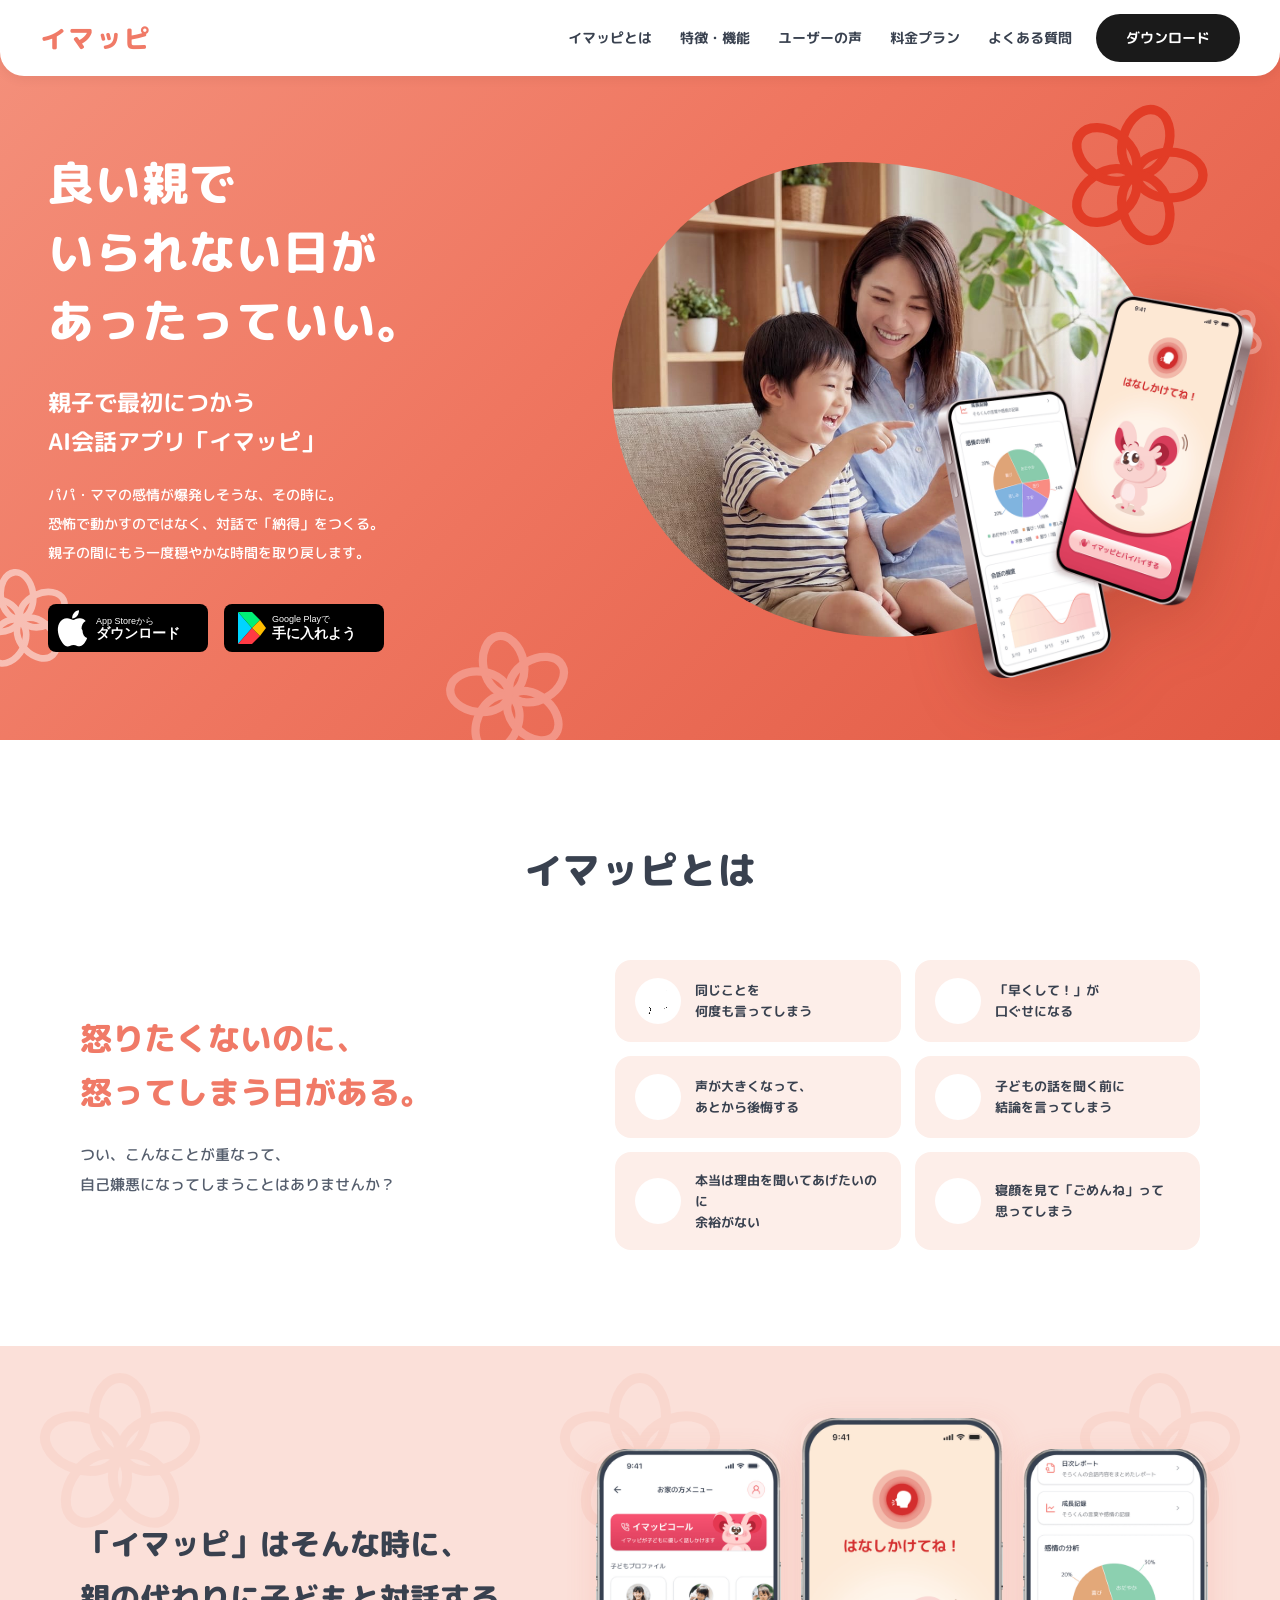
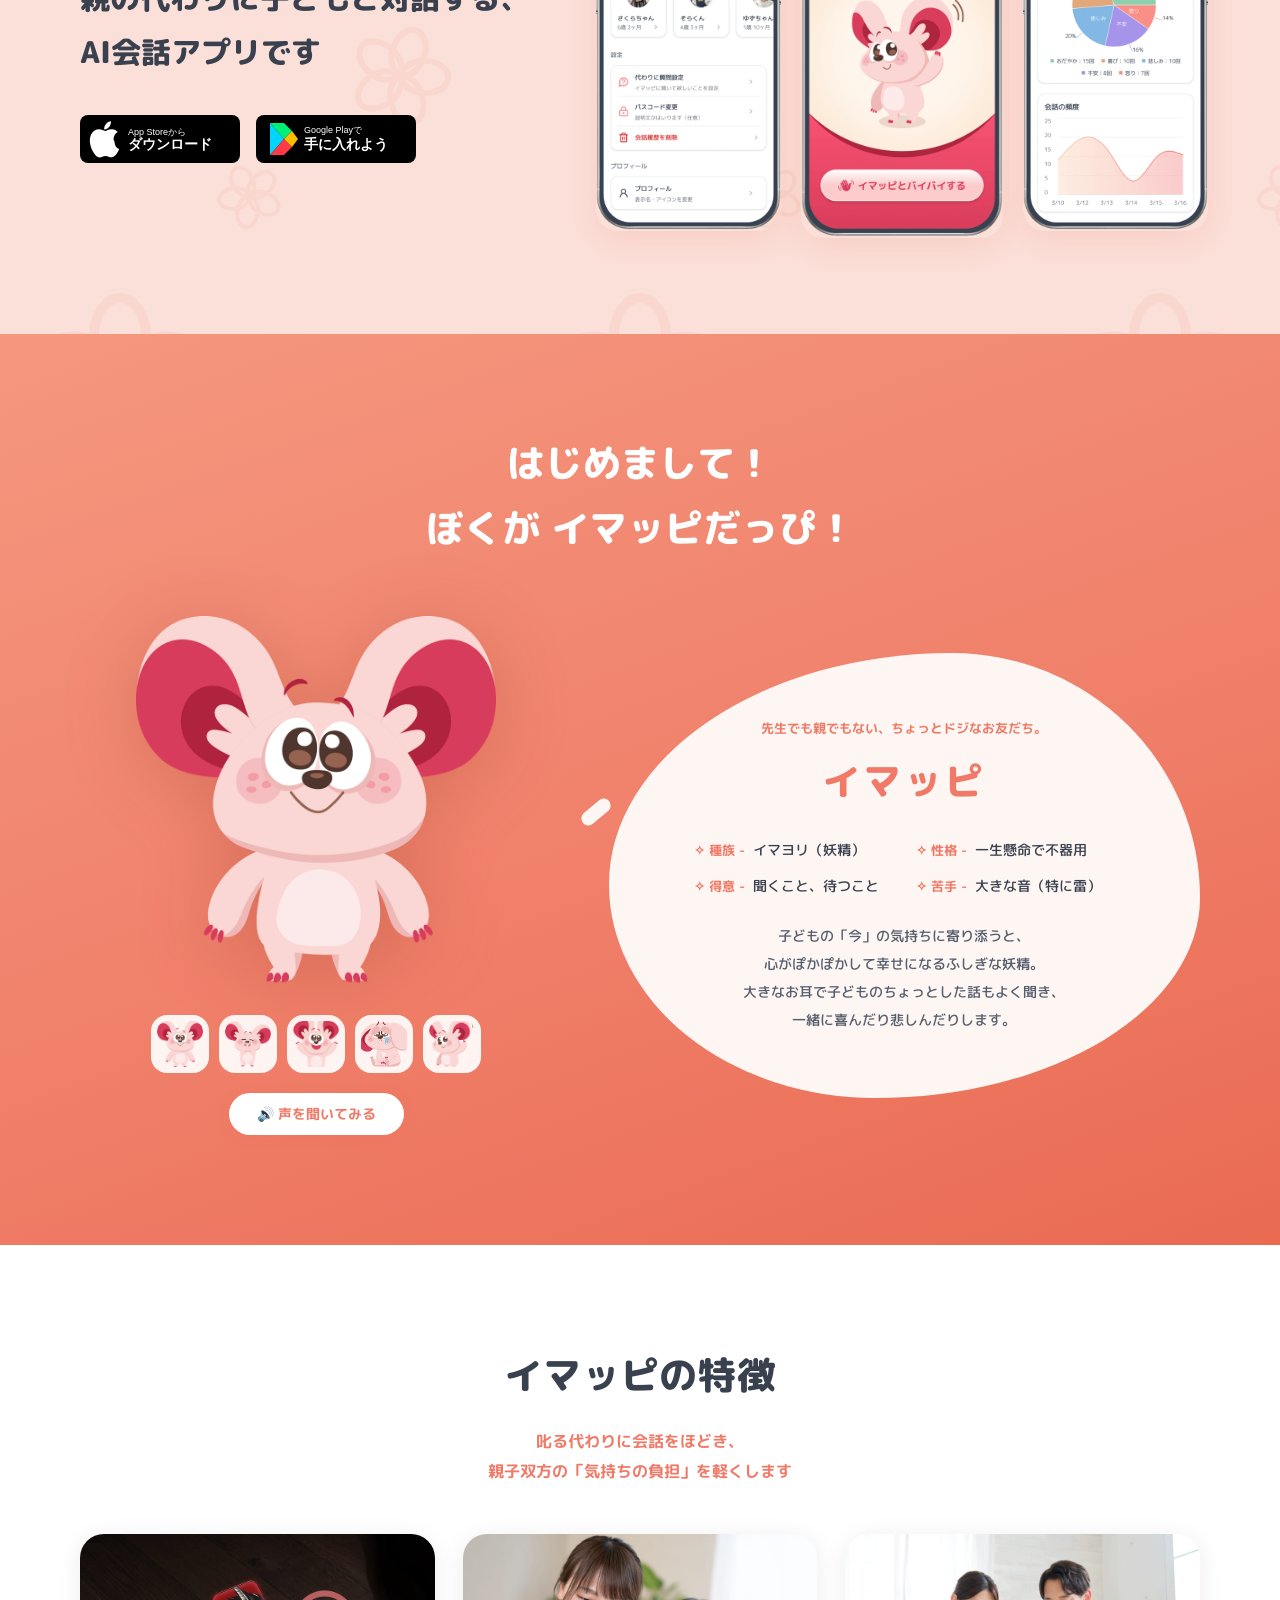
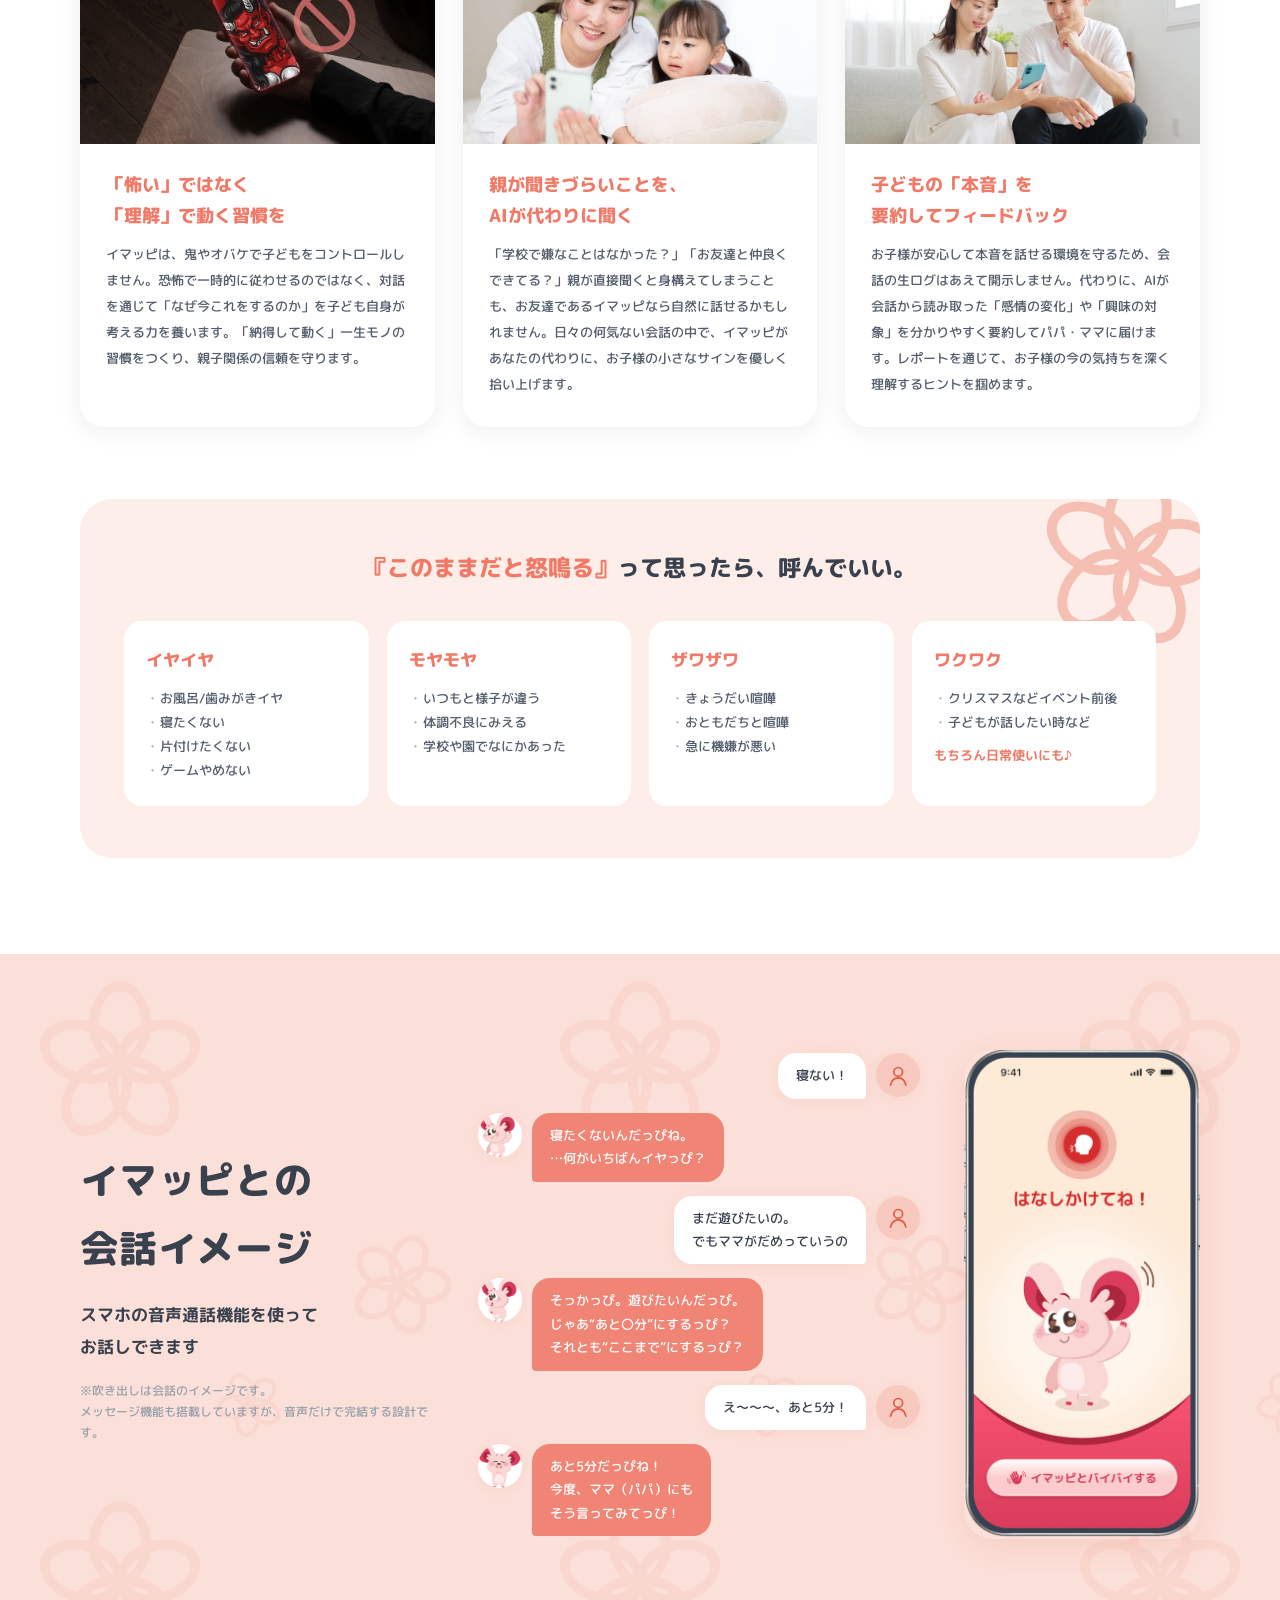
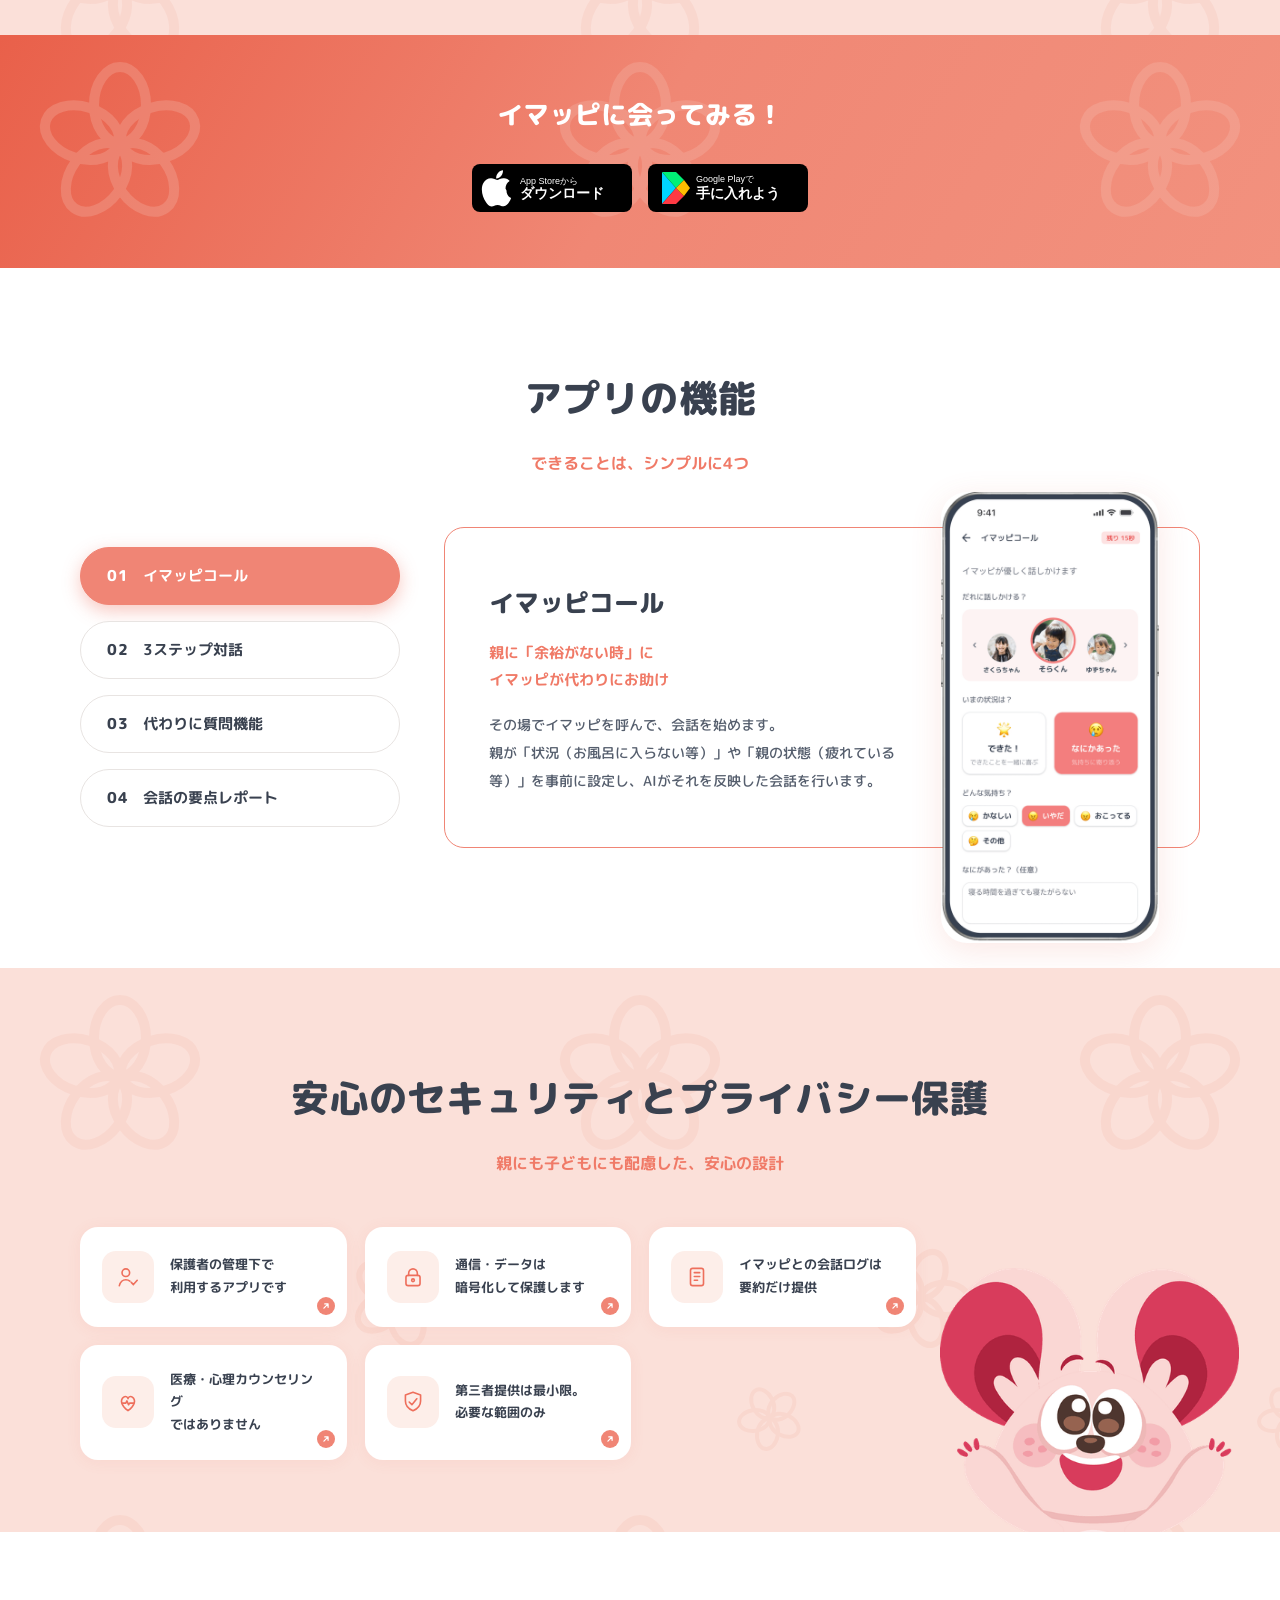
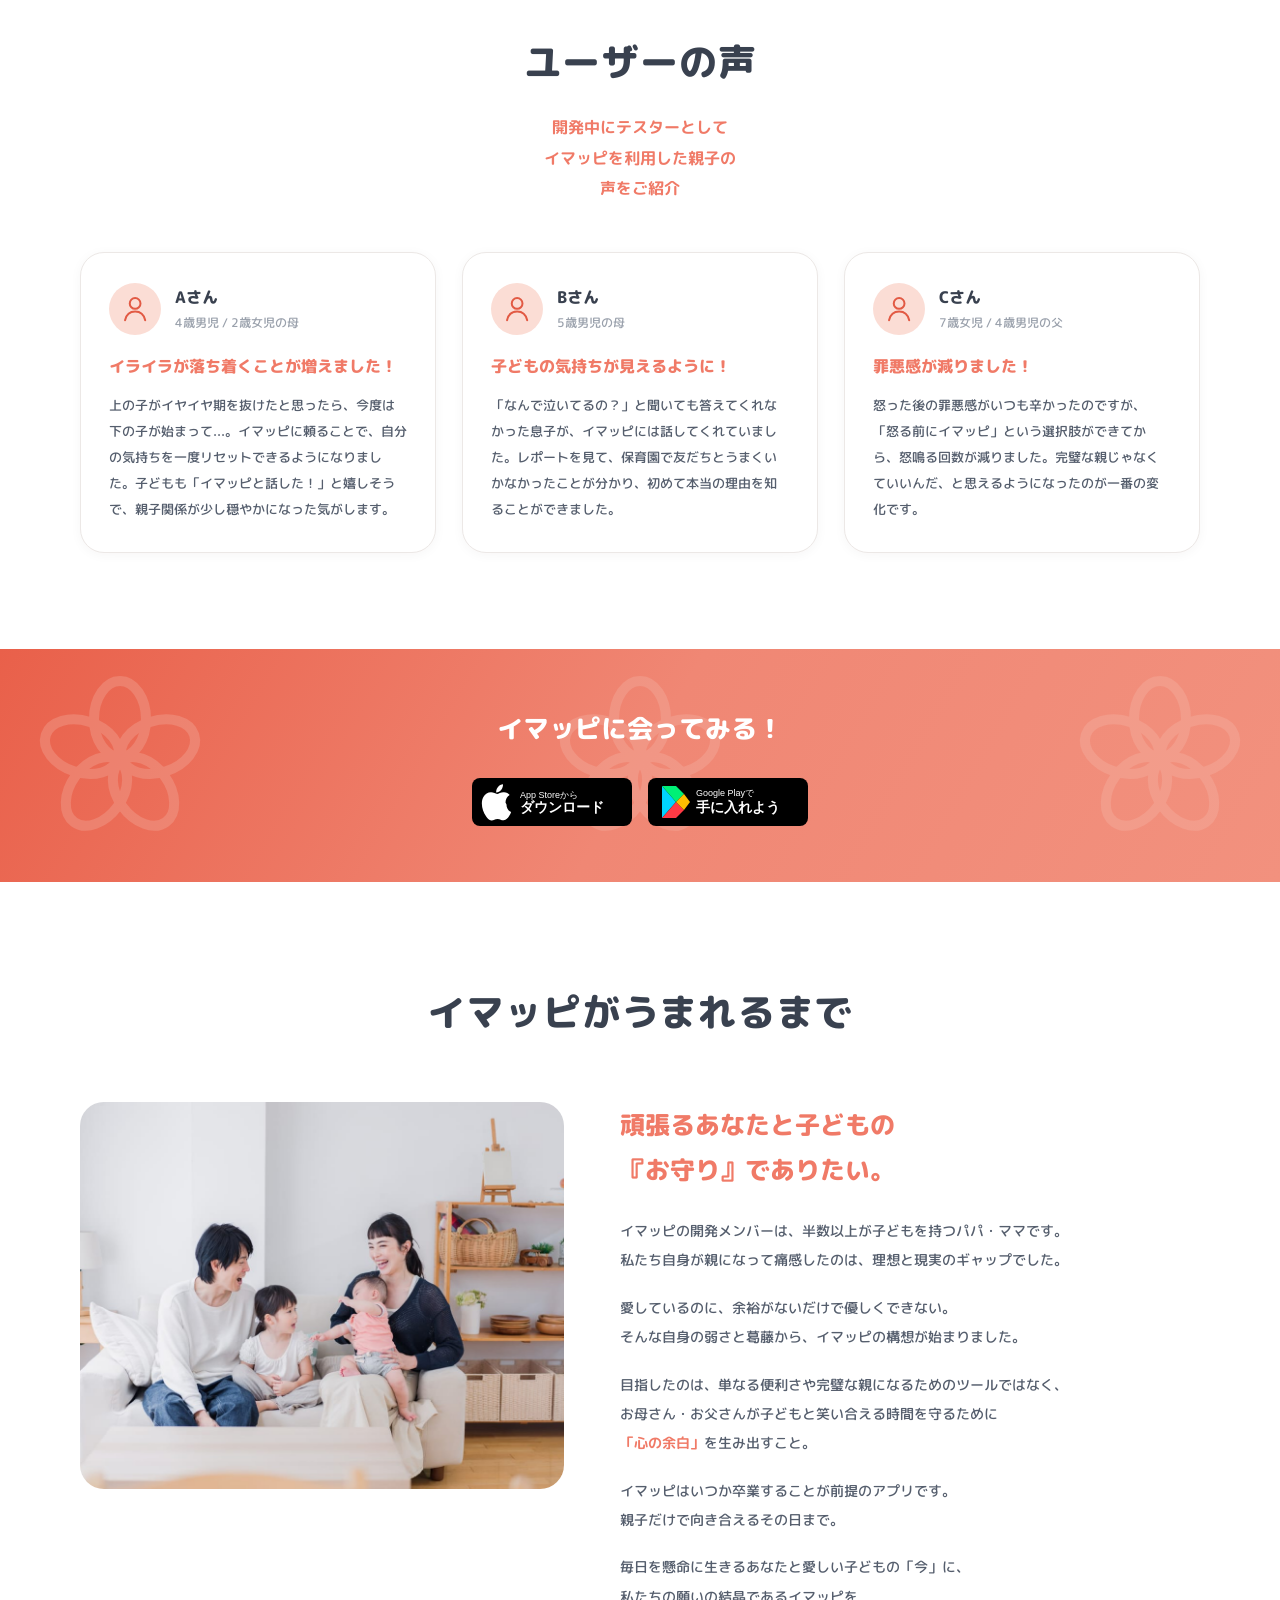
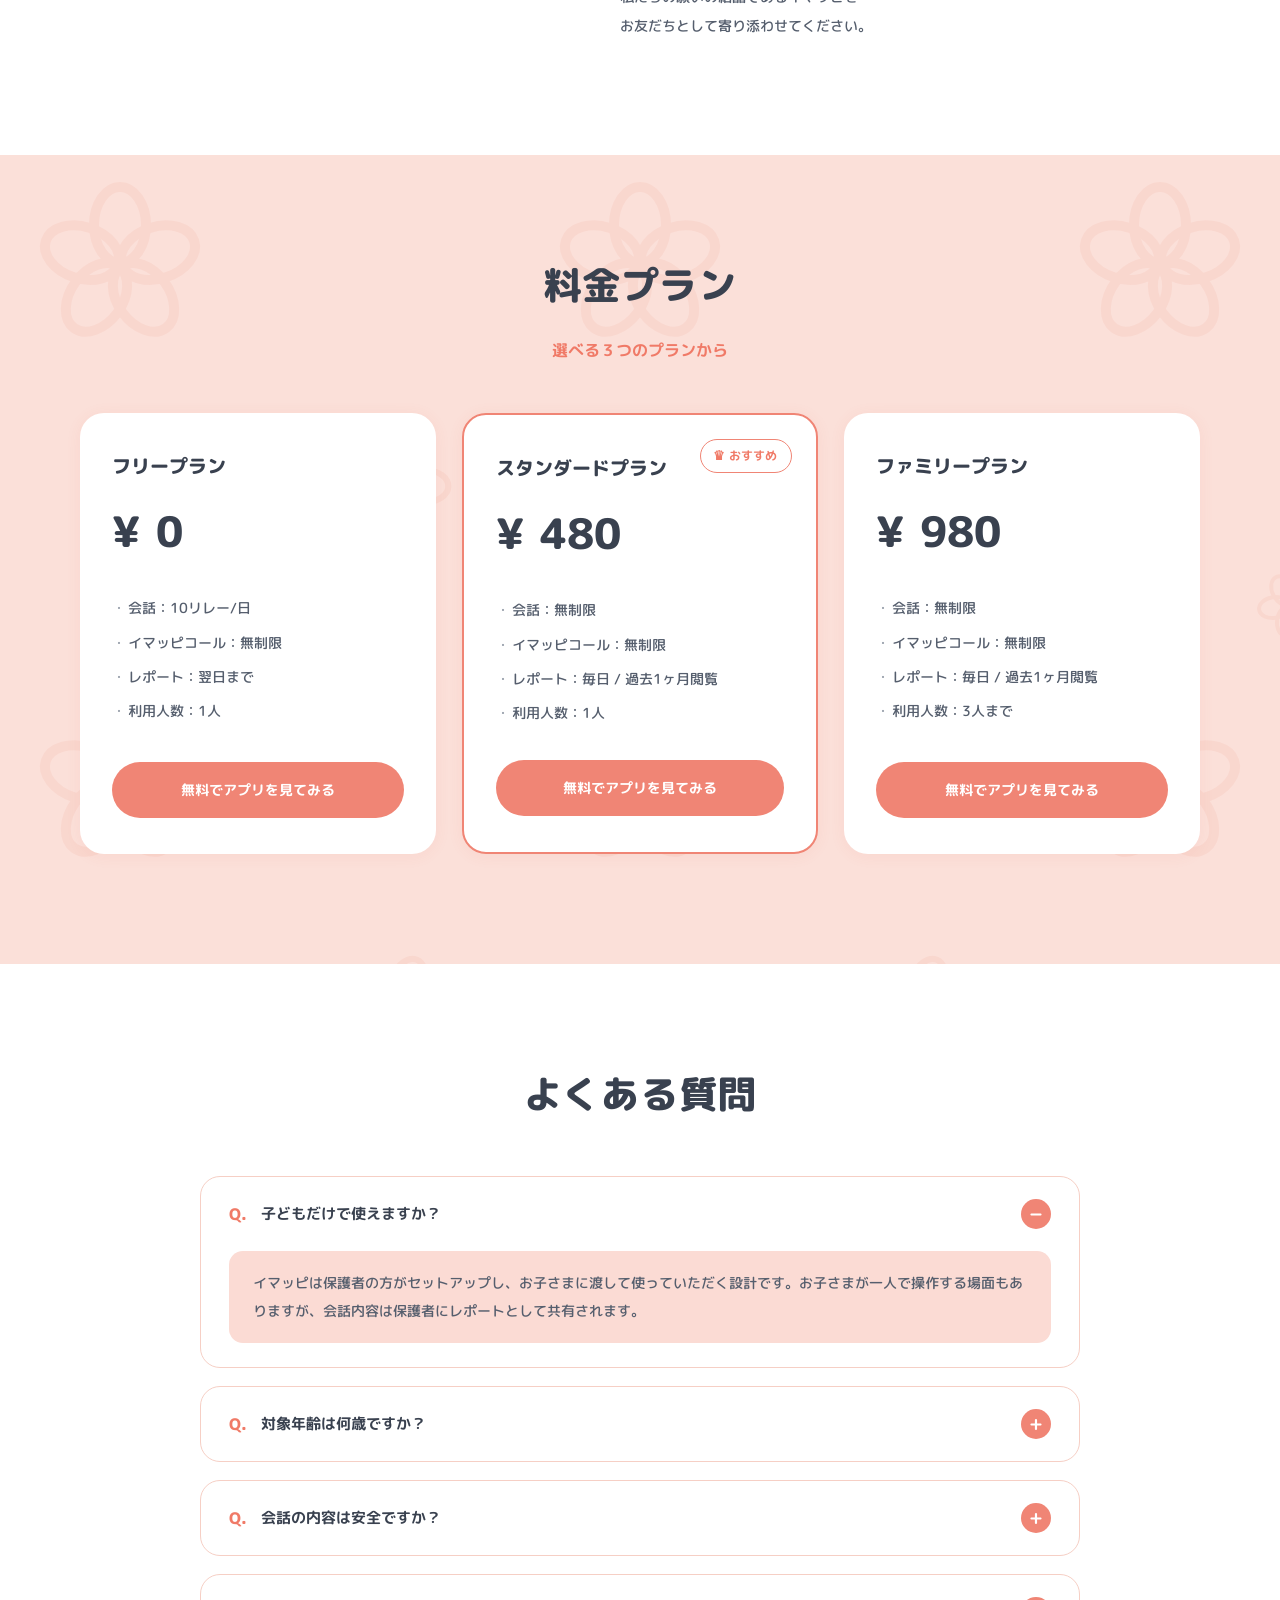
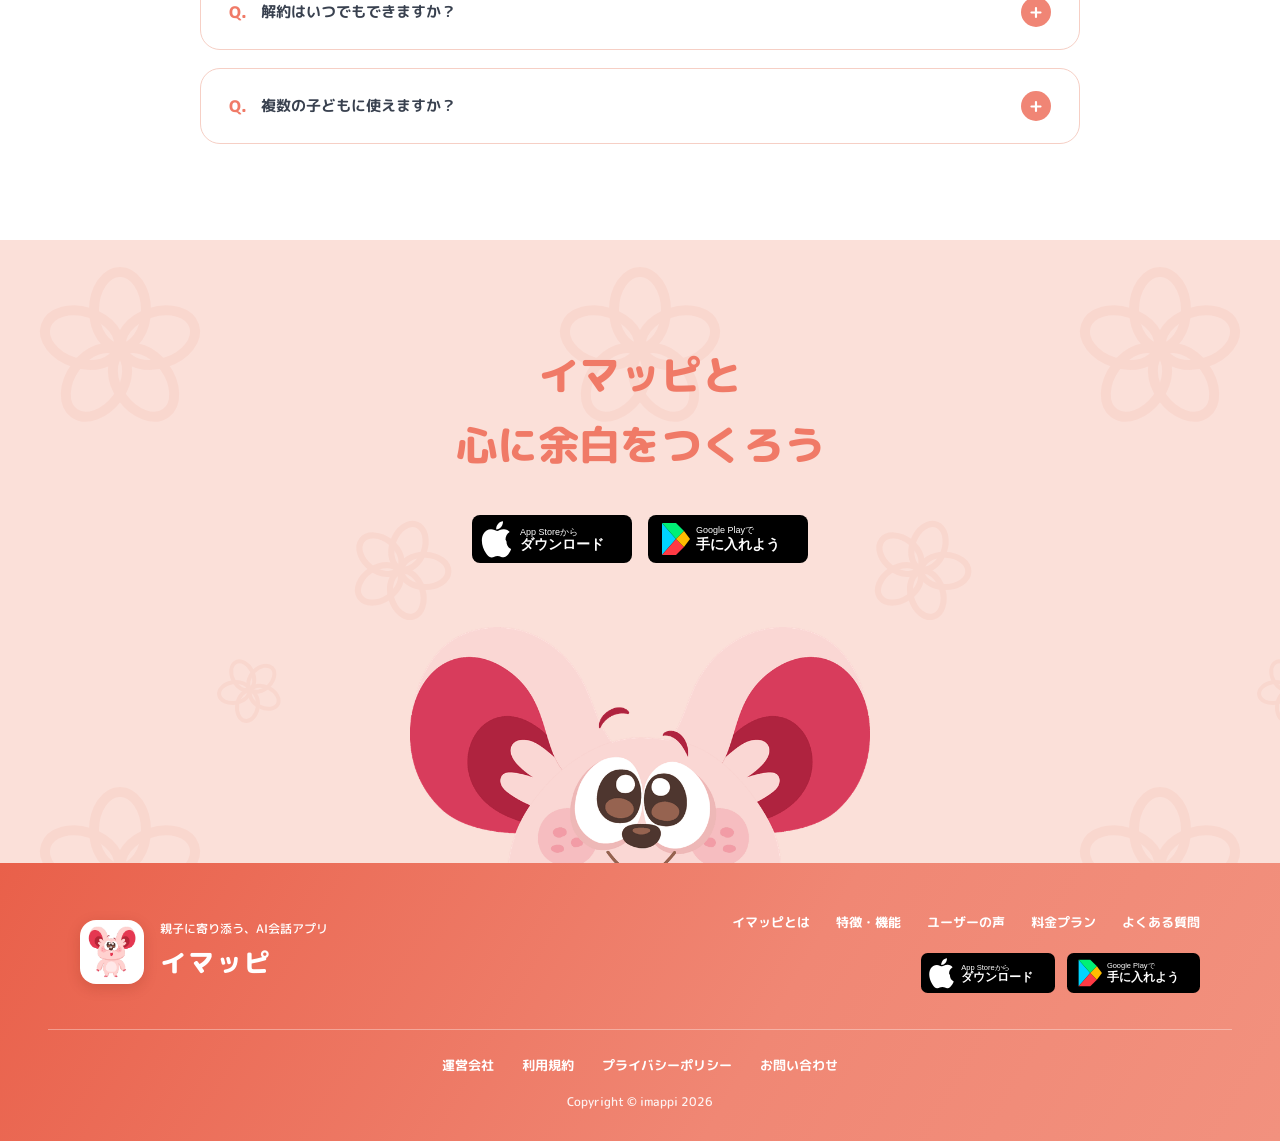
==== index.html @ b6dce4d8 "feat: FigmaデザインどおりにLPを全面再構築 + Drive「LP」素材フォルダを追加 - Drive共有のLP素材一式を LP/ フォルダとして追加（mock 13枚・favicon/OG" ====
<!DOCTYPE html>
<html lang="ja">
<head>
  <meta charset="UTF-8">
  <meta name="viewport" content="width=device-width, initial-scale=1.0">
  <title>イマッピ - 親子のためのAI会話アプリ</title>
  <meta name="description" content="良い親でいられない日があったっていい。イマッピは、親の代わりに子どもと対話するAI会話アプリ。恐怖で動かすのではなく、対話で「納得」をつくり、親子の間に穏やかな時間を取り戻します。">
  <meta name="theme-color" content="#EE6F5C">
  <link rel="canonical" href="https://imappi-prd.web.app/">
  <meta property="og:type" content="website">
  <meta property="og:site_name" content="イマッピ">
  <meta property="og:title" content="イマッピ - 親子のためのAI会話アプリ">
  <meta property="og:description" content="良い親でいられない日があったっていい。イマッピは、親の代わりに子どもと対話するAI会話アプリです。">
  <meta property="og:url" content="https://imappi-prd.web.app/">
  <meta property="og:image" content="https://imappi-prd.web.app/images/ogp.jpg">
  <meta property="og:locale" content="ja_JP">
  <meta name="twitter:card" content="summary_large_image">
  <link rel="icon" href="favicon.ico">
  <link rel="apple-touch-icon" href="images/apple-touch-icon.png">
  <link rel="preconnect" href="https://fonts.googleapis.com">
  <link rel="preconnect" href="https://fonts.gstatic.com" crossorigin>
  <link href="https://fonts.googleapis.com/css2?family=M+PLUS+Rounded+1c:wght@400;500;700;800&display=swap" rel="stylesheet">
  <link rel="stylesheet" href="styles.css">
</head>
<body>

  <!-- ===== HEADER ===== -->
  <header class="header" id="top">
    <div class="header__bar">
      <div class="header__inner">
        <a href="#top" class="logo">イマッピ</a>
        <nav class="nav" id="global-nav">
          <a href="#about">イマッピとは</a>
          <a href="#features">特徴・機能</a>
          <a href="#voices">ユーザーの声</a>
          <a href="#pricing">料金プラン</a>
          <a href="#faq">よくある質問</a>
        </nav>
        <a href="#download" class="btn-download">ダウンロード</a>
        <button class="menu-toggle" aria-label="メニューを開く" aria-expanded="false" aria-controls="global-nav">
          <span></span><span></span><span></span>
        </button>
      </div>
    </div>
  </header>

  <!-- ===== HERO ===== -->
  <section class="hero" id="download">
    <div class="hero-flower hero-flower--1">
      <svg viewBox="0 0 200 200"><g fill="none" stroke="#E23A24" stroke-width="11" transform="translate(100 100) rotate(18)"><ellipse rx="27" ry="39" transform="rotate(0) translate(0 -41)"/><ellipse rx="27" ry="39" transform="rotate(72) translate(0 -41)"/><ellipse rx="27" ry="39" transform="rotate(144) translate(0 -41)"/><ellipse rx="27" ry="39" transform="rotate(216) translate(0 -41)"/><ellipse rx="27" ry="39" transform="rotate(288) translate(0 -41)"/></g></svg>
    </div>
    <div class="hero-flower hero-flower--2">
      <svg viewBox="0 0 200 200"><g fill="none" stroke="#F6AB9E" stroke-width="14" transform="translate(100 100) rotate(40)"><ellipse rx="27" ry="39" transform="rotate(0) translate(0 -41)"/><ellipse rx="27" ry="39" transform="rotate(72) translate(0 -41)"/><ellipse rx="27" ry="39" transform="rotate(144) translate(0 -41)"/><ellipse rx="27" ry="39" transform="rotate(216) translate(0 -41)"/><ellipse rx="27" ry="39" transform="rotate(288) translate(0 -41)"/></g></svg>
    </div>
    <div class="hero-flower hero-flower--3">
      <svg viewBox="0 0 200 200"><g fill="none" stroke="#F5A093" stroke-width="11" transform="translate(100 100) rotate(-12)"><ellipse rx="27" ry="39" transform="rotate(0) translate(0 -41)"/><ellipse rx="27" ry="39" transform="rotate(72) translate(0 -41)"/><ellipse rx="27" ry="39" transform="rotate(144) translate(0 -41)"/><ellipse rx="27" ry="39" transform="rotate(216) translate(0 -41)"/><ellipse rx="27" ry="39" transform="rotate(288) translate(0 -41)"/></g></svg>
    </div>
    <div class="hero-flower hero-flower--4">
      <svg viewBox="0 0 200 200"><g fill="none" stroke="#FFFFFF" stroke-width="11" transform="translate(100 100) rotate(65)"><ellipse rx="27" ry="39" transform="rotate(0) translate(0 -41)"/><ellipse rx="27" ry="39" transform="rotate(72) translate(0 -41)"/><ellipse rx="27" ry="39" transform="rotate(144) translate(0 -41)"/><ellipse rx="27" ry="39" transform="rotate(216) translate(0 -41)"/><ellipse rx="27" ry="39" transform="rotate(288) translate(0 -41)"/></g></svg>
    </div>
    <div class="hero__inner">
      <div class="hero__text">
        <h1 class="hero__catch">良い親で<br>いられない日が<br>あったっていい。</h1>
        <p class="hero__sub-catch">親子で最初につかう<br>AI会話アプリ「イマッピ」</p>
        <p class="hero__desc">パパ・ママの感情が爆発しそうな、その時に。<br>恐怖で動かすのではなく、対話で「納得」をつくる。<br>親子の間にもう一度穏やかな時間を取り戻します。</p>
        <div class="store-badges">
          <a href="#" class="store-badge"><img src="images/appstore.svg" alt="App Storeからダウンロード"></a>
          <a href="#" class="store-badge"><img src="images/googleplay.svg" alt="Google Playで手に入れよう"></a>
        </div>
      </div>
      <div class="hero__visual">
        <img src="images/hero-photo.jpg" alt="スマホを見ながら笑い合う親子" class="hero__photo">
        <img src="images/imappi_hero_mock.png" alt="イマッピのアプリ画面" class="hero__mockup">
      </div>
    </div>
  </section>

  <!-- ===== ABOUT ===== -->
  <section class="about-section" id="about">
    <div class="container">
      <h2 class="section-title">イマッピとは</h2>
      <div class="about-grid">
        <div class="about-left">
          <h3 class="about-catch">怒りたくないのに、<br>怒ってしまう日がある。</h3>
          <p class="about-desc">つい、こんなことが重なって、<br>自己嫌悪になってしまうことはありませんか？</p>
        </div>
        <div class="about-right">
          <div class="pain-cards">
            <div class="pain-card">
              <span class="pain-icon">&#128172;</span>
              <p>同じことを<br>何度も言ってしまう</p>
            </div>
            <div class="pain-card">
              <span class="pain-icon">&#128548;</span>
              <p>「早くして！」が<br>口ぐせになる</p>
            </div>
            <div class="pain-card">
              <span class="pain-icon">&#128557;</span>
              <p>声が大きくなって、<br>あとから後悔する</p>
            </div>
            <div class="pain-card">
              <span class="pain-icon">&#128566;</span>
              <p>子どもの話を聞く前に<br>結論を言ってしまう</p>
            </div>
            <div class="pain-card">
              <span class="pain-icon">&#128546;</span>
              <p>本当は理由を聞いてあげたいのに<br>余裕がない</p>
            </div>
            <div class="pain-card">
              <span class="pain-icon">&#128542;</span>
              <p>寝顔を見て「ごめんね」って<br>思ってしまう</p>
            </div>
          </div>
        </div>
      </div>
    </div>
  </section>

  <!-- ===== APP INTRO ===== -->
  <section class="app-intro flower-bg">
    <div class="container">
      <div class="app-intro__inner">
        <div class="app-intro__text">
          <h3 class="app-intro__catch">「イマッピ」はそんな時に、<br>親の代わりに子どもと対話する、<br>AI会話アプリです</h3>
          <div class="store-badges">
            <a href="#" class="store-badge"><img src="images/appstore.svg" alt="App Storeからダウンロード"></a>
            <a href="#" class="store-badge"><img src="images/googleplay.svg" alt="Google Playで手に入れよう"></a>
          </div>
        </div>
        <div class="app-intro__screens">
          <img src="images/mock-parent-home.png" alt="保護者用ホーム画面" class="app-screen" loading="lazy">
          <img src="images/mock-call-main.png" alt="イマッピとの会話画面" class="app-screen app-screen--mid" loading="lazy">
          <img src="images/mock-report-home.png" alt="レポート一覧画面" class="app-screen" loading="lazy">
        </div>
      </div>
    </div>
  </section>

  <!-- ===== MASCOT ===== -->
  <section class="mascot-section">
    <div class="container">
      <h2 class="mascot-title">はじめまして！<br>ぼくが イマッピだっぴ！</h2>
      <div class="mascot-grid">
        <div class="mascot-left">
          <div class="mascot-image">
            <img src="images/character-large.png" alt="イマッピ" loading="lazy">
          </div>
          <div class="mascot-expressions">
            <img src="images/imappi-illust_default-001.png" alt="いつものイマッピ" loading="lazy">
            <img src="images/imappi-illust_smile_001.png" alt="うれしいイマッピ" loading="lazy">
            <img src="images/imappi-illust_laugh_001.png" alt="大笑いのイマッピ" loading="lazy">
            <img src="images/imappi-illust_sadness_001.png" alt="かなしいイマッピ" loading="lazy">
            <img src="images/imappi-illust_listening_001.png" alt="お話を聞くイマッピ" loading="lazy">
          </div>
          <button class="btn-voice" type="button">&#128266; 声を聞いてみる</button>
        </div>
        <div class="mascot-bubble">
          <p class="mascot-subtitle">先生でも親でもない、ちょっとドジなお友だち。</p>
          <h3 class="mascot-name">イマッピ</h3>
          <div class="mascot-specs">
            <p><span class="spec-label">種族</span> イマヨリ（妖精）</p>
            <p><span class="spec-label">性格</span> 一生懸命で不器用</p>
            <p><span class="spec-label">得意</span> 聞くこと、待つこと</p>
            <p><span class="spec-label">苦手</span> 大きな音（特に雷）</p>
          </div>
          <p class="mascot-desc">子どもの「今」の気持ちに寄り添うと、<br>心がぽかぽかして幸せになるふしぎな妖精。<br>大きなお耳で子どものちょっとした話もよく聞き、<br>一緒に喜んだり悲しんだりします。</p>
        </div>
      </div>
    </div>
  </section>

  <!-- ===== FEATURES ===== -->
  <section class="features-section" id="features">
    <div class="container">
      <h2 class="section-title">イマッピの特徴</h2>
      <p class="section-sub">叱る代わりに会話をほどき、<br>親子双方の「気持ちの負担」を軽くします</p>
      <div class="feature-cards">
        <div class="feature-card">
          <div class="feature-card__img">
            <img src="images/feature-oni-phone.jpg" alt="鬼のアプリ画面に禁止マーク" loading="lazy">
          </div>
          <h3 class="feature-card__title">「怖い」ではなく<br>「理解」で動く習慣を</h3>
          <p class="feature-card__desc">イマッピは、鬼やオバケで子どもをコントロールしません。恐怖で一時的に従わせるのではなく、対話を通じて「なぜ今これをするのか」を子ども自身が考える力を養います。「納得して動く」一生モノの習慣をつくり、親子関係の信頼を守ります。</p>
        </div>
        <div class="feature-card">
          <div class="feature-card__img">
            <img src="images/feature-family.jpg" alt="スマホを一緒に見る親子" loading="lazy">
          </div>
          <h3 class="feature-card__title">親が聞きづらいことを、<br>AIが代わりに聞く</h3>
          <p class="feature-card__desc">「学校で嫌なことはなかった？」「お友達と仲良くできてる？」親が直接聞くと身構えてしまうことも、お友達であるイマッピなら自然に話せるかもしれません。日々の何気ない会話の中で、イマッピがあなたの代わりに、お子様の小さなサインを優しく拾い上げます。</p>
        </div>
        <div class="feature-card">
          <div class="feature-card__img">
            <img src="images/feature-couple.jpg" alt="レポートを確認する夫婦" loading="lazy">
          </div>
          <h3 class="feature-card__title">子どもの「本音」を<br>要約してフィードバック</h3>
          <p class="feature-card__desc">お子様が安心して本音を話せる環境を守るため、会話の生ログはあえて開示しません。代わりに、AIが会話から読み取った「感情の変化」や「興味の対象」を分かりやすく要約してパパ・ママに届けます。レポートを通じて、お子様の今の気持ちを深く理解するヒントを掴めます。</p>
        </div>
      </div>

      <div class="emotions-panel">
        <p class="emotions-lead"><em>『このままだと怒鳴る』</em>って思ったら、呼んでいい。</p>
        <div class="emotion-cards">
          <div class="emotion-card">
            <h4>イヤイヤ</h4>
            <ul>
              <li>お風呂/歯みがきイヤ</li>
              <li>寝たくない</li>
              <li>片付けたくない</li>
              <li>ゲームやめない</li>
            </ul>
          </div>
          <div class="emotion-card">
            <h4>モヤモヤ</h4>
            <ul>
              <li>いつもと様子が違う</li>
              <li>体調不良にみえる</li>
              <li>学校や園でなにかあった</li>
            </ul>
          </div>
          <div class="emotion-card">
            <h4>ザワザワ</h4>
            <ul>
              <li>きょうだい喧嘩</li>
              <li>おともだちと喧嘩</li>
              <li>急に機嫌が悪い</li>
            </ul>
          </div>
          <div class="emotion-card">
            <h4>ワクワク</h4>
            <ul>
              <li>クリスマスなどイベント前後</li>
              <li>子どもが話したい時など</li>
            </ul>
            <p class="emotion-note">もちろん日常使いにも♪</p>
          </div>
        </div>
      </div>
    </div>
  </section>

  <!-- ===== CONVERSATION ===== -->
  <section class="conversation-section flower-bg">
    <div class="container">
      <div class="conversation-grid">
        <div class="conversation-text">
          <h2 class="section-title">イマッピとの<br>会話イメージ</h2>
          <p class="conversation-desc">スマホの音声通話機能を使って<br>お話しできます</p>
          <p class="conversation-note">※吹き出しは会話のイメージです。<br>メッセージ機能も搭載していますが、音声だけで完結する設計です。</p>
        </div>
        <div class="chat" aria-label="イマッピと子どもの会話例">
          <div class="chat-row chat-row--child">
            <p class="chat-bubble chat-bubble--child">寝ない！</p>
            <span class="chat-avatar chat-avatar--child" aria-hidden="true"><svg viewBox="0 0 48 48" fill="none" stroke="#E25A44" stroke-width="3" stroke-linecap="round"><circle cx="24" cy="18" r="8"/><path d="M10 42c2-9 7.5-13 14-13s12 4 14 13"/></svg></span>
          </div>
          <div class="chat-row chat-row--imappi">
            <img class="chat-avatar" src="images/imappi-illust_listening_001.png" alt="" loading="lazy">
            <p class="chat-bubble chat-bubble--imappi">寝たくないんだっぴね。<br>…何がいちばんイヤっぴ？</p>
          </div>
          <div class="chat-row chat-row--child">
            <p class="chat-bubble chat-bubble--child">まだ遊びたいの。<br>でもママがだめっていうの</p>
            <span class="chat-avatar chat-avatar--child" aria-hidden="true"><svg viewBox="0 0 48 48" fill="none" stroke="#E25A44" stroke-width="3" stroke-linecap="round"><circle cx="24" cy="18" r="8"/><path d="M10 42c2-9 7.5-13 14-13s12 4 14 13"/></svg></span>
          </div>
          <div class="chat-row chat-row--imappi">
            <img class="chat-avatar" src="images/imappi-illust_thinking_001.png" alt="" loading="lazy">
            <p class="chat-bubble chat-bubble--imappi">そっかっぴ。遊びたいんだっぴ。<br>じゃあ&ldquo;あと&#12295;分&rdquo;にするっぴ？<br>それとも&ldquo;ここまで&rdquo;にするっぴ？</p>
          </div>
          <div class="chat-row chat-row--child">
            <p class="chat-bubble chat-bubble--child">え〜〜〜、あと5分！</p>
            <span class="chat-avatar chat-avatar--child" aria-hidden="true"><svg viewBox="0 0 48 48" fill="none" stroke="#E25A44" stroke-width="3" stroke-linecap="round"><circle cx="24" cy="18" r="8"/><path d="M10 42c2-9 7.5-13 14-13s12 4 14 13"/></svg></span>
          </div>
          <div class="chat-row chat-row--imappi">
            <img class="chat-avatar" src="images/imappi-illust_smile_001.png" alt="" loading="lazy">
            <p class="chat-bubble chat-bubble--imappi">あと5分だっぴね！<br>今度、ママ（パパ）にも<br>そう言ってみてっぴ！</p>
          </div>
        </div>
        <div class="conversation-phone">
          <img src="images/mock-call-main.png" alt="イマッピとの通話画面" loading="lazy">
        </div>
      </div>
    </div>
  </section>

  <!-- ===== CTA 1 ===== -->
  <section class="cta-section flower-bg">
    <div class="container">
      <h2 class="cta-title">イマッピに会ってみる！</h2>
      <div class="store-badges store-badges--center">
        <a href="#" class="store-badge"><img src="images/appstore.svg" alt="App Storeからダウンロード"></a>
        <a href="#" class="store-badge"><img src="images/googleplay.svg" alt="Google Playで手に入れよう"></a>
      </div>
    </div>
  </section>

  <!-- ===== APP FUNCTIONS ===== -->
  <section class="functions-section">
    <div class="container">
      <h2 class="section-title">アプリの機能</h2>
      <p class="section-sub">できることは、シンプルに4つ</p>
      <div class="functions-grid">
        <div class="functions-nav" role="tablist">
          <button class="function-tab active" data-tab="1"><span class="tab-num">01</span> イマッピコール</button>
          <button class="function-tab" data-tab="2"><span class="tab-num">02</span> 3ステップ対話</button>
          <button class="function-tab" data-tab="3"><span class="tab-num">03</span> 代わりに質問機能</button>
          <button class="function-tab" data-tab="4"><span class="tab-num">04</span> 会話の要点レポート</button>
        </div>
        <div class="functions-content">
          <div class="function-panel active" id="panel-1">
            <h3 class="function-title">イマッピコール</h3>
            <p class="function-subtitle">親に「余裕がない時」に<br>イマッピが代わりにお助け</p>
            <p class="function-desc">その場でイマッピを呼んで、会話を始めます。<br>親が「状況（お風呂に入らない等）」や「親の状態（疲れている等）」を事前に設定し、AIがそれを反映した会話を行います。</p>
          </div>
          <div class="function-panel" id="panel-2">
            <h3 class="function-title">3ステップ対話</h3>
            <p class="function-subtitle">聞く→共感→提案の<br>シンプルな流れ</p>
            <p class="function-desc">イマッピは子どもの話を「聞く」ことから始め、気持ちに「共感」し、最後に穏やかな「提案」をします。無理強いはせず、子どもが自分で考えるきっかけを作ります。</p>
          </div>
          <div class="function-panel" id="panel-3">
            <h3 class="function-title">代わりに質問機能</h3>
            <p class="function-subtitle">親が聞きにくいことも<br>イマッピが代わりに聞く</p>
            <p class="function-desc">「学校で何があったの？」「なんで泣いてるの？」など、親が直接聞くと子どもが構えてしまう質問も、イマッピが友だち感覚で代わりに聞きます。</p>
          </div>
          <div class="function-panel" id="panel-4">
            <h3 class="function-title">会話の要点レポート</h3>
            <p class="function-subtitle">会話のあとに<br>お子さんの気持ちを共有</p>
            <p class="function-desc">イマッピとの会話が終わると、お子さんがどんな気持ちだったか、何を話したかの要点レポートが親に届きます。感情の分析グラフつきで見える化します。</p>
          </div>
          <div class="function-phone">
            <img src="images/mock-call-setting.png" alt="イマッピコールの設定画面" data-panel="1" class="active">
            <img src="images/mock-call-talking.png" alt="イマッピとの対話画面" data-panel="2" loading="lazy">
            <img src="images/mock-question.png" alt="代わりに質問機能の画面" data-panel="3" loading="lazy">
            <img src="images/mock-report-home.png" alt="会話の要点レポート画面" data-panel="4" loading="lazy">
          </div>
        </div>
      </div>
    </div>
  </section>

  <!-- ===== SECURITY ===== -->
  <section class="security-section flower-bg">
    <div class="container">
      <h2 class="section-title">安心のセキュリティとプライバシー保護</h2>
      <p class="section-sub">親にも子どもにも配慮した、安心の設計</p>
      <div class="security-grid">
        <div class="security-cards">
          <div class="security-card">
            <div class="security-icon"><svg viewBox="0 0 48 48" fill="none" stroke="currentColor" stroke-width="3" stroke-linecap="round" stroke-linejoin="round"><circle cx="20" cy="16" r="7"/><path d="M8 40c2-8 6.5-11 12-11 3 0 5.5.9 7.5 2.6"/><path d="M30 34l4 4 7-8"/></svg></div>
            <p>保護者の管理下で<br>利用するアプリです</p>
          </div>
          <div class="security-card">
            <div class="security-icon"><svg viewBox="0 0 48 48" fill="none" stroke="currentColor" stroke-width="3" stroke-linecap="round" stroke-linejoin="round"><rect x="11" y="21" width="26" height="19" rx="4"/><path d="M16 21v-4a8 8 0 0 1 16 0v4"/><circle cx="24" cy="30" r="2.5"/></svg></div>
            <p>通信・データは<br>暗号化して保護します</p>
          </div>
          <div class="security-card">
            <div class="security-icon"><svg viewBox="0 0 48 48" fill="none" stroke="currentColor" stroke-width="3" stroke-linecap="round" stroke-linejoin="round"><rect x="12" y="8" width="24" height="32" rx="4"/><path d="M19 16h10M19 23h10M19 30h6"/></svg></div>
            <p>イマッピとの会話ログは<br>要約だけ提供</p>
          </div>
          <div class="security-card">
            <div class="security-icon"><svg viewBox="0 0 48 48" fill="none" stroke="currentColor" stroke-width="3" stroke-linecap="round" stroke-linejoin="round"><path d="M24 40C11 31 9 20 16 15c4.5-3 8 1 8 3 0-2 3.5-6 8-3 7 5 5 16-8 25Z"/><path d="M14 26h6l2-4 3 7 2-3h7"/></svg></div>
            <p>医療・心理カウンセリング<br>ではありません</p>
          </div>
          <div class="security-card">
            <div class="security-icon"><svg viewBox="0 0 48 48" fill="none" stroke="currentColor" stroke-width="3" stroke-linecap="round" stroke-linejoin="round"><path d="M24 6l14 5v11c0 9-5.5 14.5-14 18-8.5-3.5-14-9-14-18V11Z"/><path d="M17 24l5 5 9-11"/></svg></div>
            <p>第三者提供は最小限。<br>必要な範囲のみ</p>
          </div>
        </div>
        <div class="security-character">
          <img src="images/imappi-illust_laugh_001.png" alt="笑っているイマッピ" loading="lazy">
        </div>
      </div>
    </div>
  </section>

  <!-- ===== USER VOICES ===== -->
  <section class="voices-section" id="voices">
    <div class="container">
      <h2 class="section-title">ユーザーの声</h2>
      <p class="section-sub">開発中にテスターとして<br>イマッピを利用した親子の<br>声をご紹介</p>
      <div class="voice-cards">
        <div class="voice-card">
          <div class="voice-card__header">
            <div class="voice-avatar" aria-hidden="true"><svg viewBox="0 0 48 48" fill="none" stroke="#E25A44" stroke-width="3" stroke-linecap="round"><circle cx="24" cy="17" r="8"/><path d="M9 42c2-9 8-13 15-13s13 4 15 13"/></svg></div>
            <div>
              <p class="voice-name">Aさん</p>
              <p class="voice-role">4歳男児 / 2歳女児の母</p>
            </div>
          </div>
          <h4 class="voice-card__title">イライラが落ち着くことが増えました！</h4>
          <p class="voice-card__text">上の子がイヤイヤ期を抜けたと思ったら、今度は下の子が始まって...。イマッピに頼ることで、自分の気持ちを一度リセットできるようになりました。子どもも「イマッピと話した！」と嬉しそうで、親子関係が少し穏やかになった気がします。</p>
        </div>
        <div class="voice-card">
          <div class="voice-card__header">
            <div class="voice-avatar" aria-hidden="true"><svg viewBox="0 0 48 48" fill="none" stroke="#E25A44" stroke-width="3" stroke-linecap="round"><circle cx="24" cy="17" r="8"/><path d="M9 42c2-9 8-13 15-13s13 4 15 13"/></svg></div>
            <div>
              <p class="voice-name">Bさん</p>
              <p class="voice-role">5歳男児の母</p>
            </div>
          </div>
          <h4 class="voice-card__title">子どもの気持ちが見えるように！</h4>
          <p class="voice-card__text">「なんで泣いてるの？」と聞いても答えてくれなかった息子が、イマッピには話してくれていました。レポートを見て、保育園で友だちとうまくいかなかったことが分かり、初めて本当の理由を知ることができました。</p>
        </div>
        <div class="voice-card">
          <div class="voice-card__header">
            <div class="voice-avatar" aria-hidden="true"><svg viewBox="0 0 48 48" fill="none" stroke="#E25A44" stroke-width="3" stroke-linecap="round"><circle cx="24" cy="17" r="8"/><path d="M9 42c2-9 8-13 15-13s13 4 15 13"/></svg></div>
            <div>
              <p class="voice-name">Cさん</p>
              <p class="voice-role">7歳女児 / 4歳男児の父</p>
            </div>
          </div>
          <h4 class="voice-card__title">罪悪感が減りました！</h4>
          <p class="voice-card__text">怒った後の罪悪感がいつも辛かったのですが、「怒る前にイマッピ」という選択肢ができてから、怒鳴る回数が減りました。完璧な親じゃなくていいんだ、と思えるようになったのが一番の変化です。</p>
        </div>
      </div>
    </div>
  </section>

  <!-- ===== CTA 2 ===== -->
  <section class="cta-section flower-bg">
    <div class="container">
      <h2 class="cta-title">イマッピに会ってみる！</h2>
      <div class="store-badges store-badges--center">
        <a href="#" class="store-badge"><img src="images/appstore.svg" alt="App Storeからダウンロード"></a>
        <a href="#" class="store-badge"><img src="images/googleplay.svg" alt="Google Playで手に入れよう"></a>
      </div>
    </div>
  </section>

  <!-- ===== STORY ===== -->
  <section class="story-section">
    <div class="container">
      <h2 class="section-title">イマッピがうまれるまで</h2>
      <div class="story-grid">
        <div class="story-image">
          <img src="images/story-sofa.jpg" alt="ソファでくつろぐ家族" loading="lazy">
        </div>
        <div class="story-text">
          <h3 class="story-catch">頑張るあなたと子どもの<br>『お守り』でありたい。</h3>
          <p>イマッピの開発メンバーは、半数以上が子どもを持つパパ・ママです。<br>私たち自身が親になって痛感したのは、理想と現実のギャップでした。</p>
          <p>愛しているのに、余裕がないだけで優しくできない。<br>そんな自身の弱さと葛藤から、イマッピの構想が始まりました。</p>
          <p>目指したのは、単なる便利さや完璧な親になるためのツールではなく、<br>お母さん・お父さんが子どもと笑い合える時間を守るために<br><em>「心の余白」</em>を生み出すこと。</p>
          <p>イマッピはいつか卒業することが前提のアプリです。<br>親子だけで向き合えるその日まで。</p>
          <p>毎日を懸命に生きるあなたと愛しい子どもの「今」に、<br>私たちの願いの結晶であるイマッピを<br>お友だちとして寄り添わせてください。</p>
        </div>
      </div>
    </div>
  </section>

  <!-- ===== PRICING ===== -->
  <section class="pricing-section flower-bg" id="pricing">
    <div class="container">
      <h2 class="section-title">料金プラン</h2>
      <p class="section-sub">選べる３つのプランから</p>
      <div class="pricing-cards">
        <div class="pricing-card">
          <h3 class="pricing-card__name">フリープラン</h3>
          <p class="pricing-card__price">&yen; 0</p>
          <ul class="pricing-card__features">
            <li>会話：10リレー/日</li>
            <li>イマッピコール：無制限</li>
            <li>レポート：翌日まで</li>
            <li>利用人数：1人</li>
          </ul>
          <a href="#download" class="pricing-card__btn">無料でアプリを見てみる</a>
        </div>
        <div class="pricing-card pricing-card--popular">
          <span class="pricing-badge">おすすめ</span>
          <h3 class="pricing-card__name">スタンダードプラン</h3>
          <p class="pricing-card__price">&yen; 480</p>
          <ul class="pricing-card__features">
            <li>会話：無制限</li>
            <li>イマッピコール：無制限</li>
            <li>レポート：毎日 / 過去1ヶ月閲覧</li>
            <li>利用人数：1人</li>
          </ul>
          <a href="#download" class="pricing-card__btn">無料でアプリを見てみる</a>
        </div>
        <div class="pricing-card">
          <h3 class="pricing-card__name">ファミリープラン</h3>
          <p class="pricing-card__price">&yen; 980</p>
          <ul class="pricing-card__features">
            <li>会話：無制限</li>
            <li>イマッピコール：無制限</li>
            <li>レポート：毎日 / 過去1ヶ月閲覧</li>
            <li>利用人数：3人まで</li>
          </ul>
          <a href="#download" class="pricing-card__btn">無料でアプリを見てみる</a>
        </div>
      </div>
    </div>
  </section>

  <!-- ===== FAQ ===== -->
  <section class="faq-section" id="faq">
    <div class="container">
      <h2 class="section-title">よくある質問</h2>
      <div class="faq-list">
        <details class="faq-item" open>
          <summary class="faq-question"><span class="faq-q">Q.</span> 子どもだけで使えますか？</summary>
          <p class="faq-answer">イマッピは保護者の方がセットアップし、お子さまに渡して使っていただく設計です。お子さまが一人で操作する場面もありますが、会話内容は保護者にレポートとして共有されます。</p>
        </details>
        <details class="faq-item">
          <summary class="faq-question"><span class="faq-q">Q.</span> 対象年齢は何歳ですか？</summary>
          <p class="faq-answer">主に3歳〜10歳程度のお子さまを想定しています。音声での会話が中心のため、ある程度の会話ができるお子さまであればご利用いただけます。</p>
        </details>
        <details class="faq-item">
          <summary class="faq-question"><span class="faq-q">Q.</span> 会話の内容は安全ですか？</summary>
          <p class="faq-answer">はい。イマッピのAIは子ども向けに特化した安全設計がされており、不適切な内容が含まれないよう厳重にフィルタリングされています。また、すべての会話データは暗号化して保護されます。</p>
        </details>
        <details class="faq-item">
          <summary class="faq-question"><span class="faq-q">Q.</span> 解約はいつでもできますか？</summary>
          <p class="faq-answer">はい、いつでも解約可能です。アプリ内の設定画面から簡単に手続きできます。解約後もフリープランとしてご利用いただけます。</p>
        </details>
        <details class="faq-item">
          <summary class="faq-question"><span class="faq-q">Q.</span> 複数の子どもに使えますか？</summary>
          <p class="faq-answer">ファミリープランでは、3人までのお子さまを同時に登録できます。それぞれのお子さまに合わせた対話を行い、個別のレポートをお届けします。</p>
        </details>
      </div>
    </div>
  </section>

  <!-- ===== FINAL CTA ===== -->
  <section class="final-cta flower-bg">
    <div class="container">
      <h2 class="final-cta__title">イマッピと<br>心に余白をつくろう</h2>
      <div class="store-badges store-badges--center">
        <a href="#" class="store-badge"><img src="images/appstore.svg" alt="App Storeからダウンロード"></a>
        <a href="#" class="store-badge"><img src="images/googleplay.svg" alt="Google Playで手に入れよう"></a>
      </div>
      <div class="final-cta__character">
        <img src="images/character-large.png" alt="イマッピ">
      </div>
    </div>
  </section>

  <!-- ===== FOOTER ===== -->
  <footer class="footer">
    <div class="footer__inner">
      <div class="footer__logo">
        <img src="images/character-main.png" alt="イマッピのアプリアイコン" class="footer__logo-icon">
        <div>
          <p class="footer__tagline">親子に寄り添う、AI会話アプリ</p>
          <p class="footer__brand">イマッピ</p>
        </div>
      </div>
      <div class="footer__right">
        <nav class="footer__nav">
          <a href="#about">イマッピとは</a>
          <a href="#features">特徴・機能</a>
          <a href="#voices">ユーザーの声</a>
          <a href="#pricing">料金プラン</a>
          <a href="#faq">よくある質問</a>
        </nav>
        <div class="footer__badges">
          <a href="#" class="store-badge store-badge--small"><img src="images/appstore.svg" alt="App Storeからダウンロード"></a>
          <a href="#" class="store-badge store-badge--small"><img src="images/googleplay.svg" alt="Google Playで手に入れよう"></a>
        </div>
      </div>
    </div>
    <div class="footer__bottom">
      <div class="footer__links">
        <a href="company.html">運営会社</a>
        <a href="terms.html">利用規約</a>
        <a href="privacy.html">プライバシーポリシー</a>
        <a href="mailto:info@hikaso.com">お問い合わせ</a>
      </div>
      <p class="footer__copyright">Copyright &copy; imappi 2026</p>
    </div>
  </footer>

  <script src="script.js"></script>
</body>
</html>
---- styles.css ----
/* ===== RESET & BASE ===== */
*, *::before, *::after { box-sizing: border-box; margin: 0; padding: 0; }
html { scroll-behavior: smooth; }
body {
  font-family: 'M PLUS Rounded 1c', 'Hiragino Maru Gothic ProN', 'Hiragino Kaku Gothic ProN', 'Noto Sans JP', sans-serif;
  color: var(--navy);
  background: #fff;
  line-height: 1.8;
  overflow-x: hidden;
  font-weight: 500;
}
img { max-width: 100%; height: auto; display: block; }
a { text-decoration: none; color: inherit; }
ul { list-style: none; }
button { cursor: pointer; border: none; background: none; font-family: inherit; }

/* ===== VARIABLES ===== */
:root {
  --coral: #F08575;
  --coral-strong: #EE6F5C;
  --coral-deep: #E25A44;
  --coral-text: #F07A67;
  --navy: #39414F;
  --body-text: #555E6D;
  --gray-text: #9AA1AC;
  --pink-bg: #FBE0D9;
  --pink-panel: #FDEEE9;
  --pink-soft: #FEF6F3;
  --pink-answer: #FBDBD4;
  --pink-border: #F6CFC5;
  --radius: 24px;
  --radius-sm: 12px;
  --shadow: 0 2px 16px rgba(226, 90, 68, .07);
  --shadow-lg: 0 8px 32px rgba(226, 90, 68, .14);
}

/* ===== FLOWER DECORATION ===== */
.flower-bg {
  position: relative;
}
.flower-bg > * { position: relative; z-index: 1; }
.flower-bg::before {
  content: '';
  position: absolute;
  inset: 0;
  z-index: 0;
  background-image: url("data:image/svg+xml,%3Csvg xmlns='http://www.w3.org/2000/svg' width='520' height='520' viewBox='0 0 520 520'%3E%3Cg fill='none' stroke='%23F5BFB2' stroke-width='10' opacity='.55'%3E%3Cg transform='translate(120 110)'%3E%3Cellipse rx='26' ry='38' transform='rotate(0) translate(0 -40)'/%3E%3Cellipse rx='26' ry='38' transform='rotate(72) translate(0 -40)'/%3E%3Cellipse rx='26' ry='38' transform='rotate(144) translate(0 -40)'/%3E%3Cellipse rx='26' ry='38' transform='rotate(216) translate(0 -40)'/%3E%3Cellipse rx='26' ry='38' transform='rotate(288) translate(0 -40)'/%3E%3C/g%3E%3Cg transform='translate(400 330) scale(.62)'%3E%3Cellipse rx='26' ry='38' transform='rotate(20) translate(0 -40)'/%3E%3Cellipse rx='26' ry='38' transform='rotate(92) translate(0 -40)'/%3E%3Cellipse rx='26' ry='38' transform='rotate(164) translate(0 -40)'/%3E%3Cellipse rx='26' ry='38' transform='rotate(236) translate(0 -40)'/%3E%3Cellipse rx='26' ry='38' transform='rotate(308) translate(0 -40)'/%3E%3C/g%3E%3Cg transform='translate(250 450) scale(.4)'%3E%3Cellipse rx='26' ry='38' transform='rotate(45) translate(0 -40)'/%3E%3Cellipse rx='26' ry='38' transform='rotate(117) translate(0 -40)'/%3E%3Cellipse rx='26' ry='38' transform='rotate(189) translate(0 -40)'/%3E%3Cellipse rx='26' ry='38' transform='rotate(261) translate(0 -40)'/%3E%3Cellipse rx='26' ry='38' transform='rotate(333) translate(0 -40)'/%3E%3C/g%3E%3C/g%3E%3C/svg%3E");
  background-size: 520px;
  opacity: .5;
  pointer-events: none;
}

/* ===== UTILITY ===== */
.container {
  max-width: 1184px;
  margin: 0 auto;
  padding: 0 32px;
}

.section-title {
  font-size: clamp(26px, 3vw, 38px);
  font-weight: 800;
  text-align: center;
  color: var(--navy);
  margin-bottom: 16px;
  letter-spacing: .02em;
}

.section-sub {
  font-size: clamp(14px, 1.5vw, 16px);
  font-weight: 700;
  text-align: center;
  color: var(--coral-text);
  margin-bottom: 48px;
  line-height: 1.9;
}

.store-badges {
  display: flex;
  gap: 16px;
  align-items: center;
  flex-wrap: wrap;
}
.store-badges--center { justify-content: center; }
.store-badge img {
  height: 48px;
  width: auto;
}
.store-badge--small img {
  height: 40px;
}
.store-badge {
  transition: transform .2s;
}
.store-badge:hover { transform: translateY(-2px); }

/* ===== HEADER ===== */
.header {
  position: sticky;
  top: 0;
  z-index: 100;
  background: transparent;
}
.header__bar {
  background: #fff;
  border-radius: 0 0 24px 24px;
  box-shadow: 0 2px 12px rgba(60, 30, 20, .08);
}
.header__inner {
  display: flex;
  align-items: center;
  justify-content: space-between;
  height: 76px;
  padding: 0 40px;
  max-width: 1440px;
  margin: 0 auto;
  gap: 24px;
}
.logo {
  font-size: 26px;
  font-weight: 800;
  color: var(--coral-text);
  letter-spacing: .08em;
}
.nav {
  display: flex;
  gap: 28px;
  margin-left: auto;
}
.nav a {
  font-size: 14px;
  font-weight: 700;
  color: var(--navy);
  transition: color .2s;
}
.nav a:hover { color: var(--coral-text); }
.btn-download {
  display: inline-block;
  background: #1A1A1A;
  color: #fff;
  border-radius: 999px;
  padding: 11px 30px;
  font-size: 14px;
  font-weight: 700;
  transition: opacity .2s;
}
.btn-download:hover { opacity: .8; }
.menu-toggle {
  display: none;
  flex-direction: column;
  justify-content: center;
  gap: 5px;
  width: 40px;
  height: 40px;
  padding: 8px;
}
.menu-toggle span {
  display: block;
  width: 100%;
  height: 2px;
  background: var(--navy);
  border-radius: 2px;
  transition: transform .25s, opacity .25s;
}
.menu-toggle--open span:nth-child(1) { transform: translateY(7px) rotate(45deg); }
.menu-toggle--open span:nth-child(2) { opacity: 0; }
.menu-toggle--open span:nth-child(3) { transform: translateY(-7px) rotate(-45deg); }

/* ===== HERO ===== */
.hero {
  background: linear-gradient(135deg, #F4917C 0%, #EF7660 45%, #E25A44 100%);
  position: relative;
  overflow: hidden;
  margin-top: -76px;
  padding-top: 76px;
}
.hero__inner {
  display: grid;
  grid-template-columns: 1fr 1.15fr;
  gap: 24px;
  align-items: center;
  max-width: 1280px;
  margin: 0 auto;
  padding: 72px 48px 88px;
  position: relative;
  z-index: 1;
}
.hero__text { color: #fff; }
.hero__catch {
  font-size: clamp(30px, 3.6vw, 50px);
  font-weight: 800;
  line-height: 1.5;
  margin-bottom: 28px;
  letter-spacing: .02em;
}
.hero__sub-catch {
  font-size: clamp(17px, 1.8vw, 23px);
  font-weight: 700;
  margin-bottom: 18px;
  line-height: 1.7;
}
.hero__desc {
  font-size: 14px;
  line-height: 2.1;
  margin-bottom: 36px;
  font-weight: 500;
}
.hero__visual {
  position: relative;
  min-height: 420px;
}
.hero__photo {
  width: 88%;
  aspect-ratio: 1.15;
  object-fit: cover;
  border-radius: 43% 57% 49% 51% / 47% 46% 54% 53%;
}
.hero__mockup {
  position: absolute;
  right: -4%;
  bottom: -10%;
  width: 52%;
  filter: drop-shadow(0 12px 32px rgba(120, 30, 15, .28));
}
.hero-flower {
  position: absolute;
  pointer-events: none;
}
.hero-flower svg { display: block; width: 100%; height: 100%; }
.hero-flower--1 { top: 90px; right: 60px; width: 170px; opacity: .95; }
.hero-flower--2 { top: 300px; right: 12px; width: 72px; opacity: .8; }
.hero-flower--3 { bottom: -30px; left: 34%; width: 150px; opacity: .8; }
.hero-flower--4 { bottom: 60px; left: -40px; width: 120px; opacity: .5; }

/* ===== ABOUT ===== */
.about-section {
  padding: 96px 0;
  background: #fff;
}
.about-grid {
  display: grid;
  grid-template-columns: 1fr 1.2fr;
  gap: 48px;
  align-items: center;
  margin-top: 56px;
}
.about-catch {
  font-size: clamp(22px, 2.5vw, 32px);
  font-weight: 800;
  color: var(--coral-text);
  line-height: 1.7;
  margin-bottom: 20px;
}
.about-desc {
  font-size: 15px;
  color: var(--body-text);
  line-height: 2;
}
.pain-cards {
  display: grid;
  grid-template-columns: 1fr 1fr;
  gap: 14px;
}
.pain-card {
  display: flex;
  align-items: center;
  gap: 14px;
  background: var(--pink-panel);
  border-radius: 16px;
  padding: 18px 20px;
}
.pain-icon {
  font-size: 24px;
  flex-shrink: 0;
  width: 46px;
  height: 46px;
  background: var(--coral);
  border-radius: 50%;
  display: flex;
  align-items: center;
  justify-content: center;
  filter: grayscale(1) brightness(10);
}
.pain-card p {
  font-size: 13px;
  font-weight: 700;
  color: var(--navy);
  line-height: 1.6;
}

/* ===== APP INTRO ===== */
.app-intro {
  padding: 96px 0;
  background: var(--pink-bg);
}
.app-intro__inner {
  display: grid;
  grid-template-columns: 1fr 1.25fr;
  gap: 48px;
  align-items: center;
}
.app-intro__catch {
  font-size: clamp(21px, 2.4vw, 30px);
  font-weight: 800;
  line-height: 1.8;
  margin-bottom: 36px;
  color: var(--navy);
}
.app-intro__screens {
  display: flex;
  gap: 20px;
  align-items: center;
  justify-content: center;
}
.app-screen {
  width: 31%;
  border-radius: 22px;
  box-shadow: var(--shadow-lg);
}
.app-screen--mid {
  width: 34%;
  margin-top: -24px;
}

/* ===== MASCOT ===== */
.mascot-section {
  padding: 96px 0 110px;
  background: linear-gradient(160deg, #F5977F 0%, #F0806A 55%, #EA6A52 100%);
  color: #fff;
  overflow: hidden;
}
.mascot-title {
  font-size: clamp(25px, 3vw, 40px);
  font-weight: 800;
  margin-bottom: 56px;
  line-height: 1.7;
  text-align: center;
}
.mascot-grid {
  display: grid;
  grid-template-columns: 1fr 1.25fr;
  gap: 56px;
  align-items: center;
}
.mascot-left {
  text-align: center;
}
.mascot-image img {
  max-width: min(360px, 88%);
  margin: 0 auto;
  filter: drop-shadow(0 10px 36px rgba(120, 30, 15, .2));
}
.mascot-expressions {
  display: flex;
  gap: 10px;
  margin-top: 28px;
  justify-content: center;
  flex-wrap: wrap;
}
.mascot-expressions img {
  width: 58px;
  height: 58px;
  border-radius: 16px;
  object-fit: cover;
  background: rgba(255, 255, 255, .92);
  padding: 6px;
}
.btn-voice {
  margin-top: 20px;
  background: #fff;
  color: var(--coral-text);
  font-weight: 700;
  font-size: 14px;
  padding: 11px 28px;
  border-radius: 999px;
  box-shadow: var(--shadow);
  transition: transform .2s;
}
.btn-voice:hover { transform: translateY(-2px); }
.mascot-bubble {
  background: var(--pink-soft);
  border-radius: 58% 42% 55% 45% / 52% 55% 45% 48%;
  padding: 64px 60px;
  color: var(--navy);
  position: relative;
  text-align: center;
}
.mascot-bubble::before {
  content: '';
  position: absolute;
  left: -30px;
  top: 34%;
  width: 34px;
  height: 14px;
  background: var(--pink-soft);
  border-radius: 999px;
  transform: rotate(-40deg);
}
.mascot-subtitle {
  font-size: 13px;
  font-weight: 700;
  color: var(--coral-text);
  margin-bottom: 6px;
}
.mascot-name {
  font-size: 38px;
  font-weight: 800;
  color: var(--coral-text);
  margin-bottom: 22px;
  letter-spacing: .08em;
}
.mascot-specs {
  display: grid;
  grid-template-columns: 1fr 1fr;
  gap: 10px 24px;
  margin-bottom: 24px;
  font-size: 14px;
  text-align: left;
  max-width: 420px;
  margin-left: auto;
  margin-right: auto;
}
.mascot-specs p { white-space: nowrap; }
.spec-label {
  display: inline-block;
  font-weight: 700;
  color: var(--coral-text);
  margin-right: 4px;
  font-size: 13px;
}
.spec-label::before {
  content: '✧ ';
}
.spec-label::after {
  content: ' -';
}
.mascot-desc {
  font-size: 14px;
  line-height: 2;
  color: var(--body-text);
}

/* ===== FEATURES ===== */
.features-section {
  padding: 96px 0;
  background: #fff;
}
.feature-cards {
  display: grid;
  grid-template-columns: repeat(3, 1fr);
  gap: 28px;
  margin-bottom: 72px;
}
.feature-card {
  background: #fff;
  border-radius: var(--radius);
  overflow: hidden;
  box-shadow: 0 4px 24px rgba(60, 30, 20, .08);
}
.feature-card__img {
  height: 210px;
  overflow: hidden;
}
.feature-card__img img {
  width: 100%;
  height: 100%;
  object-fit: cover;
}
.feature-card__title {
  font-size: 18px;
  font-weight: 800;
  color: var(--coral-text);
  padding: 26px 26px 10px;
  line-height: 1.7;
}
.feature-card__desc {
  font-size: 13px;
  color: var(--body-text);
  padding: 0 26px 30px;
  line-height: 2;
}
.emotions-panel {
  background: var(--pink-panel);
  border-radius: 32px;
  padding: 48px 44px 52px;
  position: relative;
  overflow: hidden;
}
.emotions-panel > * { position: relative; z-index: 1; }
.emotions-panel::after {
  content: '';
  position: absolute;
  right: -40px;
  top: -50px;
  width: 220px;
  height: 220px;
  background-image: url("data:image/svg+xml,%3Csvg xmlns='http://www.w3.org/2000/svg' viewBox='0 0 200 200'%3E%3Cg fill='none' stroke='%23F1A091' stroke-width='9' transform='translate(100 100)'%3E%3Cellipse rx='26' ry='38' transform='rotate(10) translate(0 -40)'/%3E%3Cellipse rx='26' ry='38' transform='rotate(82) translate(0 -40)'/%3E%3Cellipse rx='26' ry='38' transform='rotate(154) translate(0 -40)'/%3E%3Cellipse rx='26' ry='38' transform='rotate(226) translate(0 -40)'/%3E%3Cellipse rx='26' ry='38' transform='rotate(298) translate(0 -40)'/%3E%3C/g%3E%3C/svg%3E");
  background-size: contain;
  background-repeat: no-repeat;
  opacity: .6;
}
.emotions-lead {
  text-align: center;
  font-size: clamp(17px, 2vw, 23px);
  font-weight: 800;
  color: var(--navy);
  margin-bottom: 32px;
}
.emotions-lead em {
  font-style: normal;
  color: var(--coral-text);
}
.emotion-cards {
  display: grid;
  grid-template-columns: repeat(4, 1fr);
  gap: 18px;
}
.emotion-card {
  background: #fff;
  border-radius: 18px;
  padding: 24px 22px;
}
.emotion-card h4 {
  font-size: 17px;
  font-weight: 800;
  color: var(--coral-text);
  margin-bottom: 12px;
}
.emotion-card li {
  font-size: 12.5px;
  line-height: 1.9;
  position: relative;
  padding-left: 14px;
  color: var(--body-text);
}
.emotion-card li::before {
  content: '・';
  position: absolute;
  left: 0;
  color: var(--gray-text);
}
.emotion-note {
  font-size: 12.5px;
  font-weight: 700;
  color: var(--coral-text);
  margin-top: 10px;
}

/* ===== CONVERSATION ===== */
.conversation-section {
  padding: 96px 0;
  background: var(--pink-bg);
}
.conversation-grid {
  display: grid;
  grid-template-columns: 1fr 1.25fr auto;
  gap: 44px;
  align-items: center;
}
.conversation-text .section-title {
  text-align: left;
}
.conversation-desc {
  font-size: 17px;
  font-weight: 700;
  margin-top: 12px;
  margin-bottom: 18px;
  line-height: 1.9;
  color: var(--navy);
}
.conversation-note {
  font-size: 11.5px;
  color: var(--gray-text);
  line-height: 1.8;
}

/* Chat bubbles */
.chat {
  display: flex;
  flex-direction: column;
  gap: 14px;
}
.chat-row {
  display: flex;
  align-items: flex-start;
  gap: 10px;
}
.chat-row--child {
  justify-content: flex-end;
}
.chat-avatar {
  width: 44px;
  height: 44px;
  border-radius: 50%;
  background: #fff;
  object-fit: contain;
  flex-shrink: 0;
  box-shadow: var(--shadow);
}
.chat-avatar--child {
  display: flex;
  align-items: center;
  justify-content: center;
  background: #F8C9BE;
  overflow: hidden;
}
.chat-avatar--child svg { width: 60%; height: 60%; }
.chat-bubble {
  padding: 11px 18px;
  font-size: 13px;
  line-height: 1.8;
  max-width: 330px;
  font-weight: 500;
}
.chat-bubble--child {
  background: #fff;
  border-radius: 18px 18px 4px 18px;
  box-shadow: var(--shadow);
  color: var(--navy);
}
.chat-bubble--imappi {
  background: var(--coral);
  color: #fff;
  border-radius: 18px 18px 18px 4px;
}
.conversation-phone {
  width: 236px;
  margin: 0 auto;
}
.conversation-phone img {
  border-radius: 28px;
  box-shadow: var(--shadow-lg);
}

/* ===== CTA BAND ===== */
.cta-section {
  padding: 56px 0;
  background: linear-gradient(120deg, #E9604A 0%, #F08774 50%, #F2917E 100%);
  text-align: center;
  position: relative;
  overflow: hidden;
}
.cta-section .container { position: relative; z-index: 1; }
.cta-title {
  font-size: clamp(19px, 2.2vw, 26px);
  font-weight: 800;
  color: #fff;
  margin-bottom: 26px;
}

/* ===== FUNCTIONS ===== */
.functions-section {
  padding: 96px 0 120px;
  background: #fff;
}
.functions-grid {
  display: grid;
  grid-template-columns: 320px 1fr;
  gap: 44px;
  align-items: center;
  margin-top: 8px;
}
.functions-nav {
  display: flex;
  flex-direction: column;
  gap: 16px;
}
.function-tab {
  display: flex;
  align-items: center;
  gap: 14px;
  padding: 17px 26px;
  font-size: 15px;
  font-weight: 700;
  color: var(--navy);
  text-align: left;
  background: #fff;
  border: 1px solid #E8E4E2;
  border-radius: 999px;
  transition: all .25s;
}
.function-tab:hover {
  border-color: var(--coral);
  color: var(--coral-text);
}
.function-tab.active {
  color: #fff;
  background: var(--coral);
  border-color: var(--coral);
  box-shadow: 0 6px 18px rgba(240, 133, 117, .45);
}
.tab-num {
  font-weight: 800;
  letter-spacing: .05em;
}
.functions-content {
  position: relative;
  background: #fff;
  border: 1.5px solid var(--coral);
  border-radius: 20px;
  padding: 52px 300px 52px 44px;
  min-height: 300px;
}
.function-panel {
  display: none;
}
.function-panel.active {
  display: block;
}
.function-title {
  font-size: 25px;
  font-weight: 800;
  color: var(--navy);
  margin-bottom: 14px;
}
.function-subtitle {
  font-size: 15px;
  font-weight: 700;
  color: var(--coral-text);
  margin-bottom: 18px;
  line-height: 1.8;
}
.function-desc {
  font-size: 14px;
  color: var(--body-text);
  line-height: 2;
}
.function-phone {
  position: absolute;
  right: 40px;
  top: -36px;
  width: 218px;
}
.function-phone img {
  border-radius: 26px;
  box-shadow: var(--shadow-lg);
  display: none;
}
.function-phone img.active { display: block; }

/* ===== SECURITY ===== */
.security-section {
  padding: 96px 0 0;
  background: var(--pink-bg);
  overflow: hidden;
}
.security-grid {
  display: grid;
  grid-template-columns: 1fr 260px;
  gap: 24px;
  align-items: end;
}
.security-cards {
  display: grid;
  grid-template-columns: repeat(3, 1fr);
  gap: 18px;
  padding-bottom: 72px;
}
.security-card {
  position: relative;
  display: flex;
  align-items: center;
  gap: 16px;
  background: #fff;
  border-radius: 18px;
  padding: 24px 22px;
  box-shadow: var(--shadow);
}
.security-icon {
  width: 52px;
  height: 52px;
  border-radius: 14px;
  background: var(--pink-panel);
  display: flex;
  align-items: center;
  justify-content: center;
  flex-shrink: 0;
  color: var(--coral-strong);
}
.security-icon svg { width: 26px; height: 26px; }
.security-card p {
  font-size: 12.5px;
  font-weight: 700;
  line-height: 1.8;
  color: var(--navy);
}
.security-card::after {
  content: '';
  position: absolute;
  right: 12px;
  bottom: 12px;
  width: 18px;
  height: 18px;
  border-radius: 50%;
  background: var(--coral) url("data:image/svg+xml,%3Csvg xmlns='http://www.w3.org/2000/svg' viewBox='0 0 24 24' fill='none' stroke='white' stroke-width='3' stroke-linecap='round' stroke-linejoin='round'%3E%3Cpath d='M7 17L17 7M9 7h8v8'/%3E%3C/svg%3E") center/10px no-repeat;
}
.security-character {
  align-self: end;
}
.security-character img {
  width: 115%;
  max-width: none;
  display: block;
  margin-bottom: -110px;
}

/* ===== VOICES ===== */
.voices-section {
  padding: 96px 0;
  background: #fff;
}
.voice-cards {
  display: grid;
  grid-template-columns: repeat(3, 1fr);
  gap: 26px;
}
.voice-card {
  background: #fff;
  border: 1px solid #ECE8E6;
  border-radius: var(--radius);
  padding: 30px 28px;
  box-shadow: 0 2px 12px rgba(60, 30, 20, .04);
}
.voice-card__header {
  display: flex;
  align-items: center;
  gap: 14px;
  margin-bottom: 18px;
}
.voice-avatar {
  width: 52px;
  height: 52px;
  border-radius: 50%;
  background: #FBDDD5;
  display: flex;
  align-items: center;
  justify-content: center;
  overflow: hidden;
  flex-shrink: 0;
}
.voice-avatar svg { width: 62%; height: 62%; }
.voice-name {
  font-size: 16px;
  font-weight: 800;
  color: var(--navy);
}
.voice-role {
  font-size: 12px;
  color: var(--gray-text);
}
.voice-card__title {
  font-size: 16px;
  font-weight: 800;
  color: var(--coral-text);
  margin-bottom: 12px;
  line-height: 1.7;
}
.voice-card__text {
  font-size: 13px;
  color: var(--body-text);
  line-height: 2;
}

/* ===== STORY ===== */
.story-section {
  padding: 96px 0;
  background: #fff;
  position: relative;
  overflow: hidden;
}
.story-grid {
  display: grid;
  grid-template-columns: 1fr 1.2fr;
  gap: 56px;
  align-items: start;
  margin-top: 56px;
  position: relative;
  z-index: 1;
}
.story-image img {
  border-radius: var(--radius);
  width: 100%;
  object-fit: cover;
  aspect-ratio: 1.25;
}
.story-catch {
  font-size: clamp(19px, 2.1vw, 25px);
  font-weight: 800;
  color: var(--coral-text);
  margin-bottom: 24px;
  line-height: 1.8;
}
.story-text p {
  font-size: 14px;
  color: var(--body-text);
  line-height: 2.1;
  margin-bottom: 18px;
}
.story-text em {
  font-style: normal;
  font-weight: 700;
  color: var(--coral-text);
}

/* ===== PRICING ===== */
.pricing-section {
  padding: 96px 0 110px;
  background: var(--pink-bg);
}
.pricing-cards {
  display: grid;
  grid-template-columns: repeat(3, 1fr);
  gap: 26px;
}
.pricing-card {
  background: #fff;
  border-radius: var(--radius);
  padding: 36px 32px;
  position: relative;
  box-shadow: var(--shadow);
  display: flex;
  flex-direction: column;
}
.pricing-card--popular {
  border: 2px solid var(--coral);
}
.pricing-badge {
  position: absolute;
  top: 24px;
  right: 24px;
  background: #fff;
  border: 1.5px solid var(--coral);
  color: var(--coral-text);
  font-size: 12px;
  font-weight: 700;
  padding: 4px 14px 4px 12px;
  border-radius: 999px;
  display: flex;
  align-items: center;
  gap: 4px;
}
.pricing-badge::before {
  content: '♛';
  font-size: 13px;
}
.pricing-card__name {
  font-size: 19px;
  font-weight: 800;
  color: var(--navy);
  margin-bottom: 10px;
}
.pricing-card__price {
  font-size: 42px;
  font-weight: 800;
  color: var(--navy);
  margin-bottom: 22px;
  font-variant-numeric: tabular-nums;
}
.pricing-card__price::first-letter {
  margin-right: 4px;
}
.pricing-card__features {
  text-align: left;
  margin-bottom: 30px;
  flex-grow: 1;
}
.pricing-card__features li {
  font-size: 13.5px;
  padding: 5px 0 5px 16px;
  position: relative;
  color: var(--body-text);
}
.pricing-card__features li::before {
  content: '・';
  position: absolute;
  left: 0;
  color: var(--gray-text);
}
.pricing-card__btn {
  display: block;
  background: var(--coral);
  color: #fff;
  font-size: 14px;
  font-weight: 700;
  padding: 15px 20px;
  border-radius: 999px;
  text-align: center;
  transition: opacity .2s, transform .2s;
}
.pricing-card__btn:hover { opacity: .9; transform: translateY(-2px); }

/* ===== FAQ ===== */
.faq-section {
  padding: 96px 0;
  background: #fff;
}
.faq-list {
  max-width: 880px;
  margin: 48px auto 0;
  display: flex;
  flex-direction: column;
  gap: 18px;
}
.faq-item {
  background: #fff;
  border: 1.5px solid var(--pink-border);
  border-radius: 20px;
  padding: 0 28px;
}
.faq-question {
  display: flex;
  align-items: center;
  gap: 14px;
  padding: 22px 0;
  font-size: 15px;
  font-weight: 700;
  color: var(--navy);
  cursor: pointer;
  list-style: none;
}
.faq-question::-webkit-details-marker { display: none; }
.faq-q {
  color: var(--coral-text);
  font-size: 16px;
  font-weight: 800;
  flex-shrink: 0;
}
.faq-question::after {
  content: '+';
  margin-left: auto;
  width: 30px;
  height: 30px;
  border-radius: 50%;
  background: var(--coral);
  flex-shrink: 0;
  display: flex;
  align-items: center;
  justify-content: center;
  color: #fff;
  font-size: 19px;
  font-weight: 700;
  line-height: 1;
}
details[open] .faq-question::after {
  content: '−';
}
.faq-answer {
  font-size: 14px;
  color: var(--body-text);
  line-height: 2;
  background: var(--pink-answer);
  padding: 18px 24px;
  border-radius: 14px;
  margin-bottom: 24px;
}

/* ===== FINAL CTA ===== */
.final-cta {
  padding: 100px 0 0;
  background: var(--pink-bg);
  text-align: center;
  overflow: hidden;
}
.final-cta__title {
  font-size: clamp(26px, 3.2vw, 42px);
  font-weight: 800;
  color: var(--coral-text);
  margin-bottom: 36px;
  line-height: 1.7;
}
.final-cta__character {
  margin: 64px auto -4px;
  max-width: 460px;
  height: 240px;
  overflow: hidden;
  display: flex;
  justify-content: center;
}
.final-cta__character img {
  width: 100%;
  object-fit: cover;
  object-position: top;
}

/* ===== FOOTER ===== */
.footer {
  background: linear-gradient(120deg, #E9604A 0%, #F08774 60%, #F2917E 100%);
  color: #fff;
  padding: 48px 0 0;
}
.footer__inner {
  max-width: 1184px;
  margin: 0 auto;
  padding: 0 32px 36px;
  display: flex;
  align-items: center;
  justify-content: space-between;
  flex-wrap: wrap;
  gap: 28px;
}
.footer__logo {
  display: flex;
  align-items: center;
  gap: 16px;
}
.footer__logo-icon {
  width: 64px;
  height: 64px;
  border-radius: 16px;
  background: #fff;
  padding: 6px;
  box-shadow: 0 4px 14px rgba(120, 30, 15, .2);
}
.footer__tagline {
  font-size: 12px;
  font-weight: 500;
}
.footer__brand {
  font-size: 26px;
  font-weight: 800;
  letter-spacing: .08em;
}
.footer__right {
  display: flex;
  flex-direction: column;
  align-items: flex-end;
  gap: 18px;
}
.footer__nav {
  display: flex;
  gap: 26px;
  flex-wrap: wrap;
}
.footer__nav a {
  font-size: 13px;
  font-weight: 700;
  transition: opacity .2s;
}
.footer__nav a:hover { opacity: .8; }
.footer__badges {
  display: flex;
  gap: 12px;
}
.footer__bottom {
  border-top: 1px solid rgba(255, 255, 255, .35);
  max-width: 1184px;
  margin: 0 auto;
  padding: 24px 32px 28px;
  text-align: center;
  font-size: 12px;
}
.footer__links {
  display: flex;
  gap: 28px;
  justify-content: center;
  margin-bottom: 14px;
  flex-wrap: wrap;
}
.footer__links a {
  font-weight: 700;
  font-size: 13px;
  transition: opacity .2s;
}
.footer__links a:hover { opacity: .8; }
.footer__copyright {
  opacity: .9;
}

/* ===== SCROLL REVEAL ===== */
.reveal {
  opacity: 0;
  transform: translateY(24px);
  transition: opacity .6s ease, transform .6s ease;
}
.reveal--visible {
  opacity: 1;
  transform: none;
}
@media (prefers-reduced-motion: reduce) {
  .reveal {
    opacity: 1;
    transform: none;
    transition: none;
  }
}

/* ===== RESPONSIVE ===== */
@media (max-width: 1024px) {
  .hero__inner {
    grid-template-columns: 1fr;
    text-align: center;
    padding: 56px 40px 72px;
    gap: 48px;
  }
  .hero__visual { justify-content: center; max-width: 560px; margin: 0 auto; width: 100%; }
  .hero__photo { width: 82%; margin: 0 auto; }
  .hero__mockup { right: 0; }
  .store-badges { justify-content: center; }
  .about-grid { grid-template-columns: 1fr; }
  .app-intro__inner { grid-template-columns: 1fr; text-align: center; }
  .mascot-grid { grid-template-columns: 1fr; }
  .mascot-bubble { border-radius: 40px; padding: 48px 36px; }
  .mascot-bubble::before { display: none; }
  .conversation-grid { grid-template-columns: 1fr; }
  .conversation-text { text-align: center; }
  .conversation-text .section-title { text-align: center; }
  .chat { max-width: 500px; margin: 0 auto; width: 100%; }
  .functions-grid { grid-template-columns: 1fr; }
  .functions-content { padding: 44px 36px; }
  .function-phone { position: static; width: 218px; margin: 32px auto 0; }
  .security-grid { grid-template-columns: 1fr; }
  .security-cards { grid-template-columns: repeat(2, 1fr); padding-bottom: 0; }
  .security-character { margin: 24px auto 0; width: 220px; }
  .story-grid { grid-template-columns: 1fr; }
  .contact-grid { grid-template-columns: 1fr; }
}

@media (max-width: 768px) {
  .nav {
    display: none;
    position: absolute;
    top: 76px;
    left: 12px;
    right: 12px;
    flex-direction: column;
    gap: 0;
    background: #fff;
    border-radius: 20px;
    box-shadow: var(--shadow-lg);
    padding: 8px 0;
    margin-left: 0;
  }
  .nav.nav--open { display: flex; }
  .nav a {
    padding: 14px 26px;
    font-size: 15px;
    border-bottom: 1px solid var(--pink-panel);
  }
  .nav a:last-child { border-bottom: none; }
  .menu-toggle { display: flex; }
  .btn-download {
    margin-left: auto;
    padding: 9px 20px;
    font-size: 13px;
  }
  .header__inner { padding: 0 20px; gap: 12px; }
  .hero__inner { padding: 40px 24px 64px; }
  .hero-flower--1 { width: 110px; top: 40px; right: 20px; }
  .hero-flower--3 { width: 100px; }
  .feature-cards { grid-template-columns: 1fr; }
  .emotions-panel { padding: 36px 24px; border-radius: 24px; }
  .emotion-cards { grid-template-columns: 1fr 1fr; }
  .voice-cards { grid-template-columns: 1fr; }
  .pricing-cards { grid-template-columns: 1fr; }
  .faq-item { padding: 0 20px; }
  .footer__inner { flex-direction: column; text-align: center; }
  .footer__right { align-items: center; }
  .footer__nav { justify-content: center; }
}

@media (max-width: 480px) {
  .pain-cards { grid-template-columns: 1fr; }
  .emotion-cards { grid-template-columns: 1fr; }
  .security-cards { grid-template-columns: 1fr; }
  .app-intro__screens { flex-wrap: wrap; }
  .app-screen { width: 46%; }
  .app-screen--mid { width: 54%; margin-top: 0; }
  .conversation-phone { width: 200px; }
}
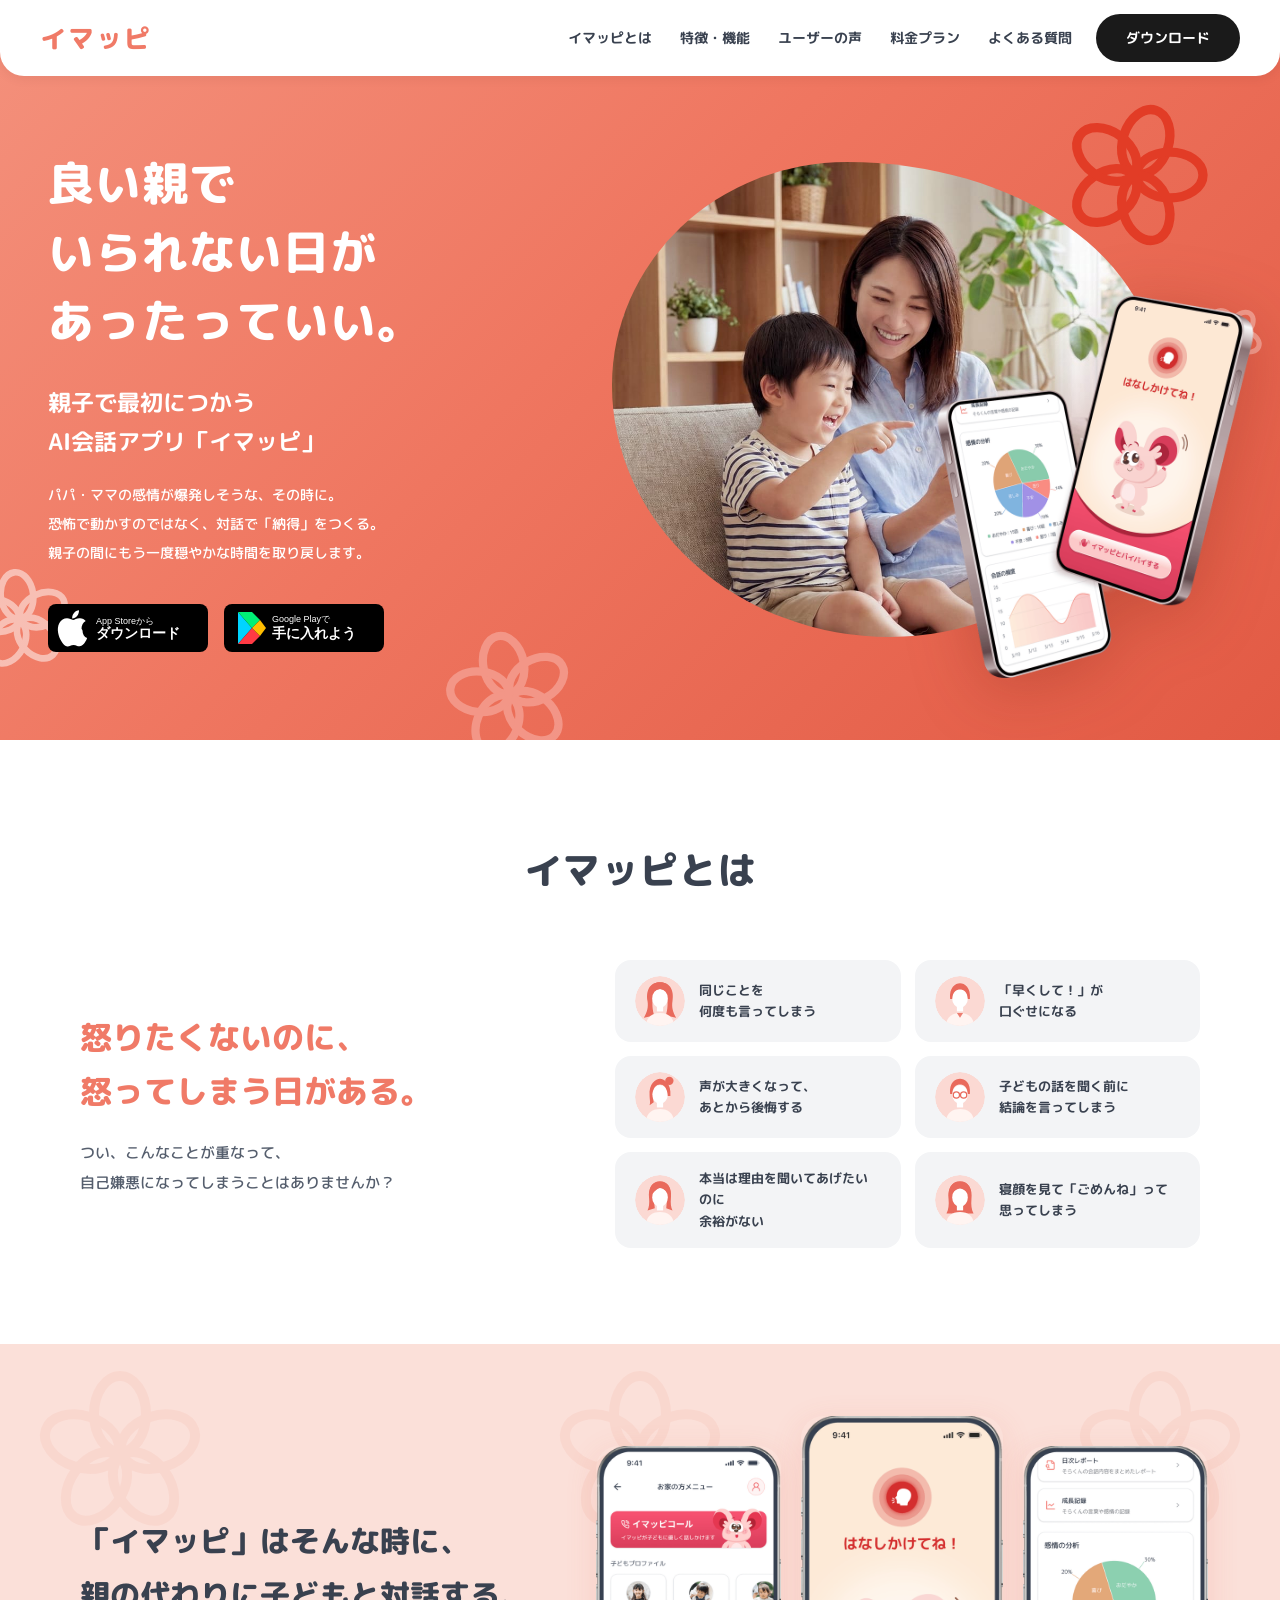
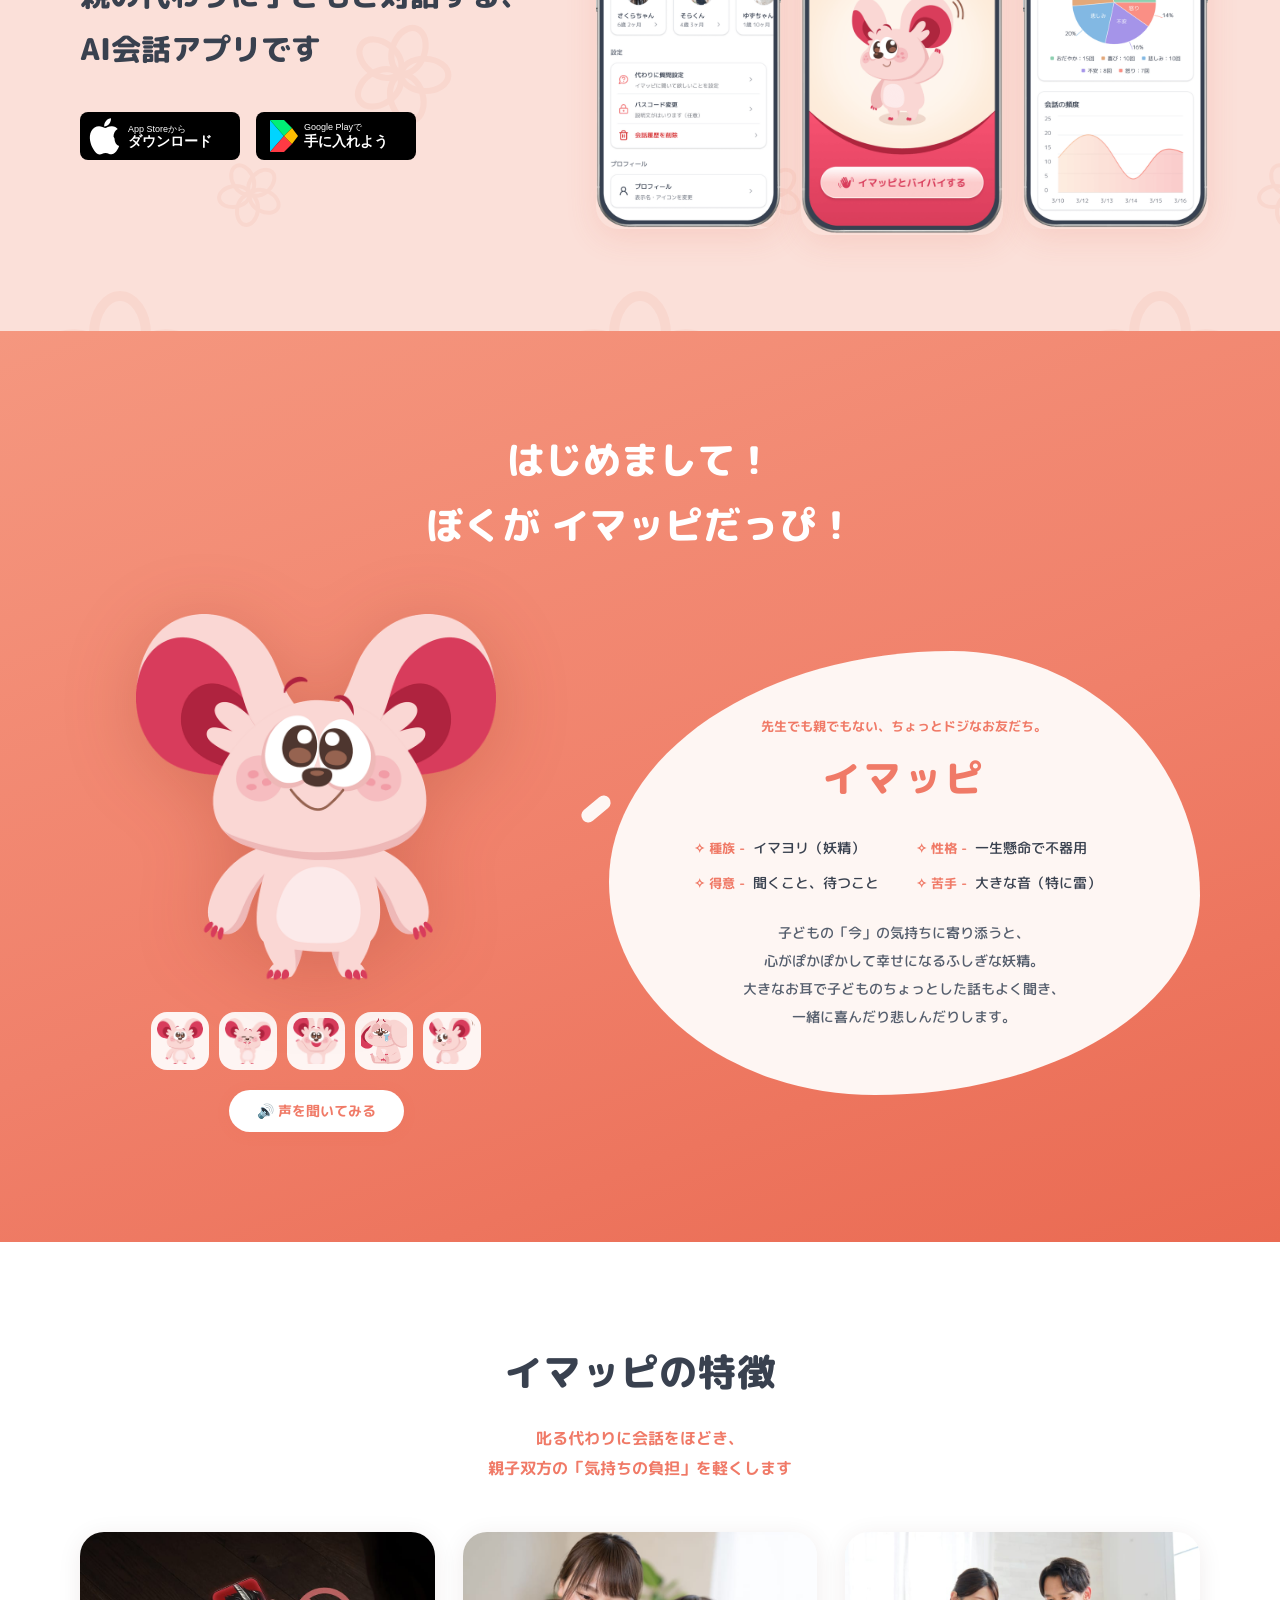
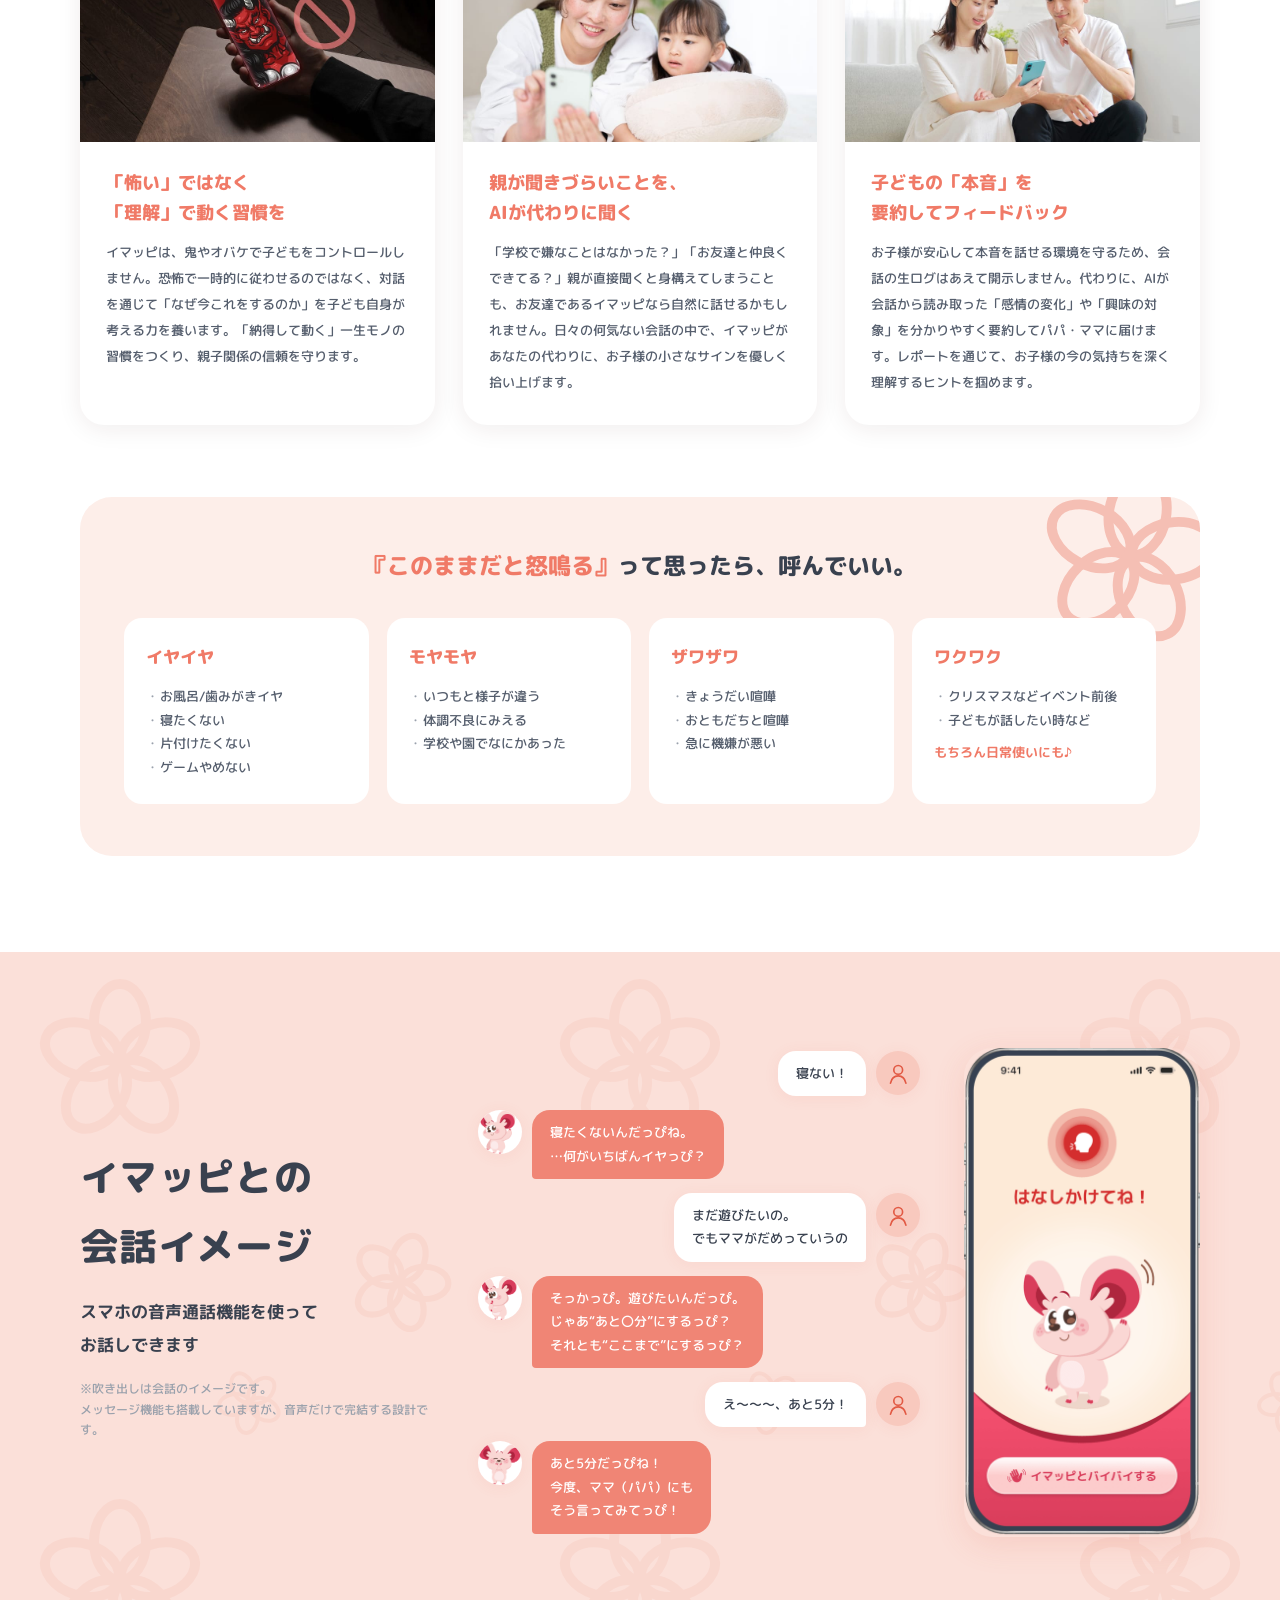
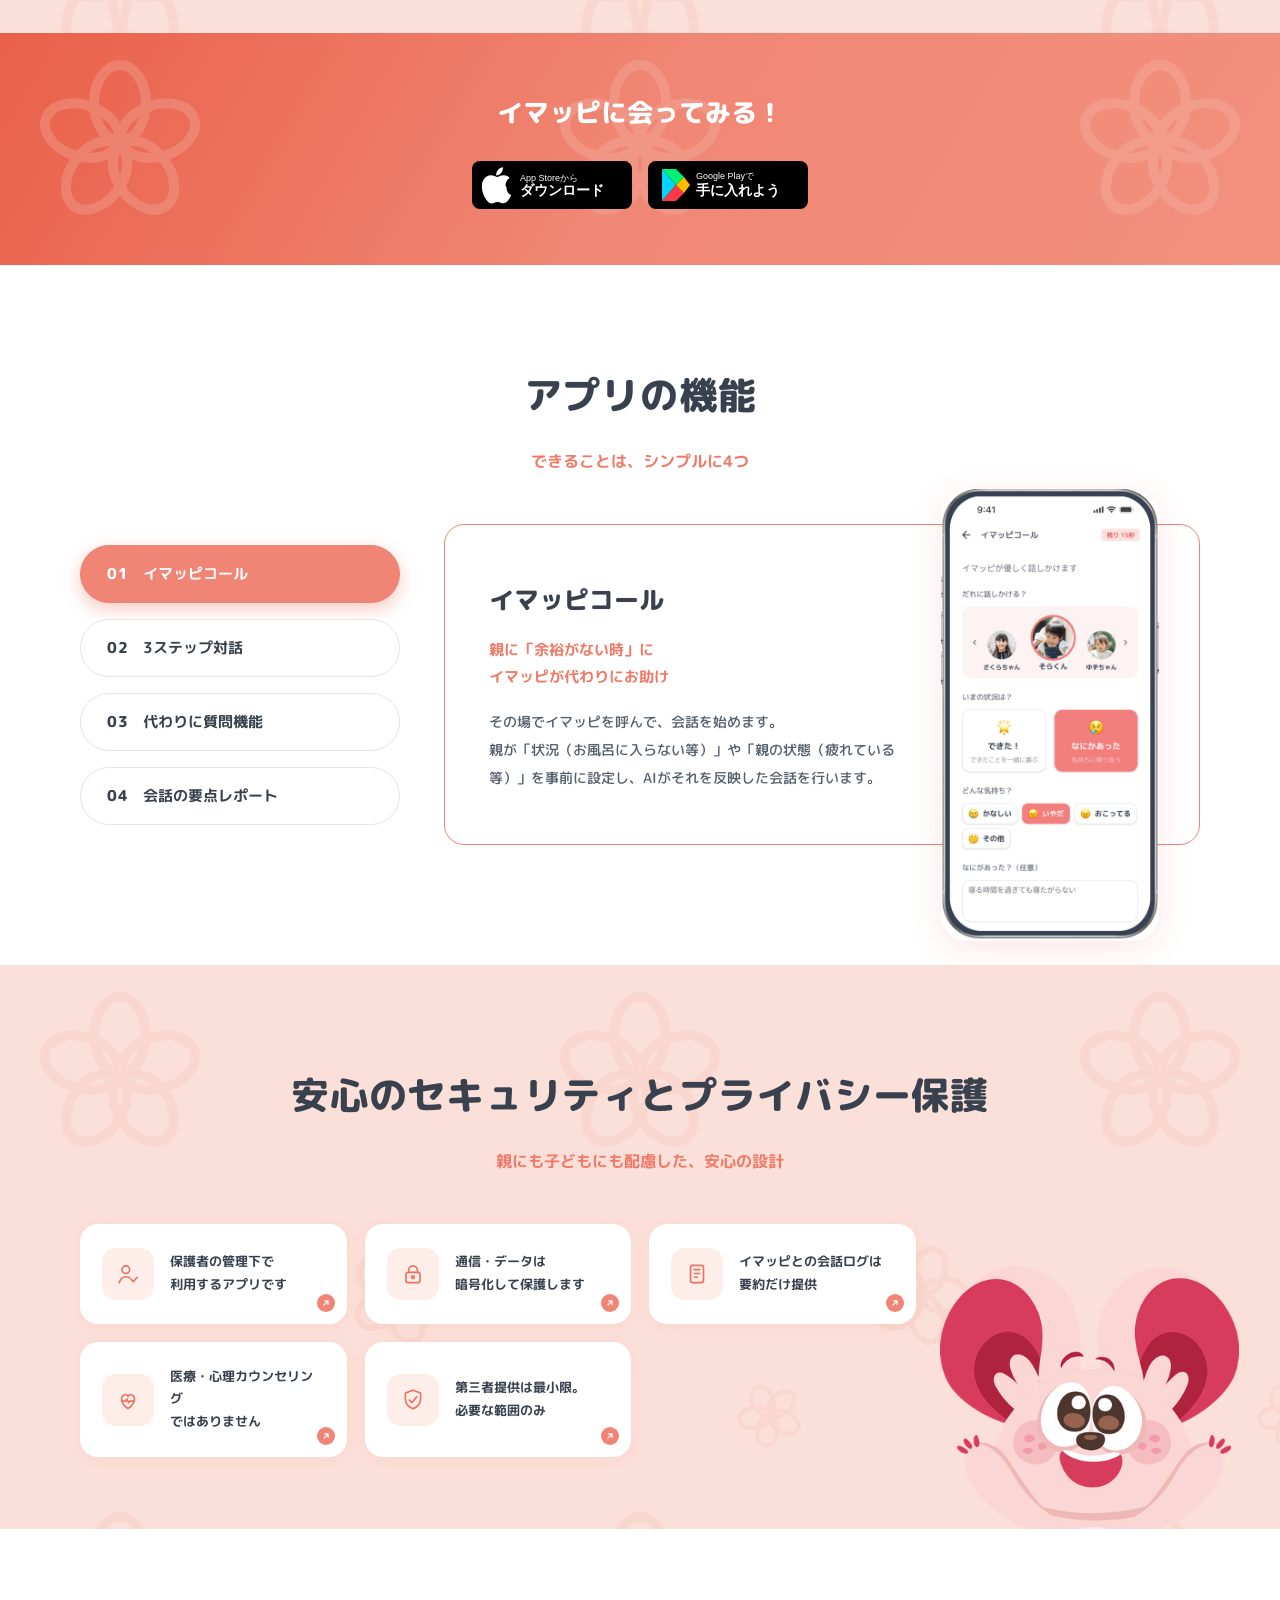
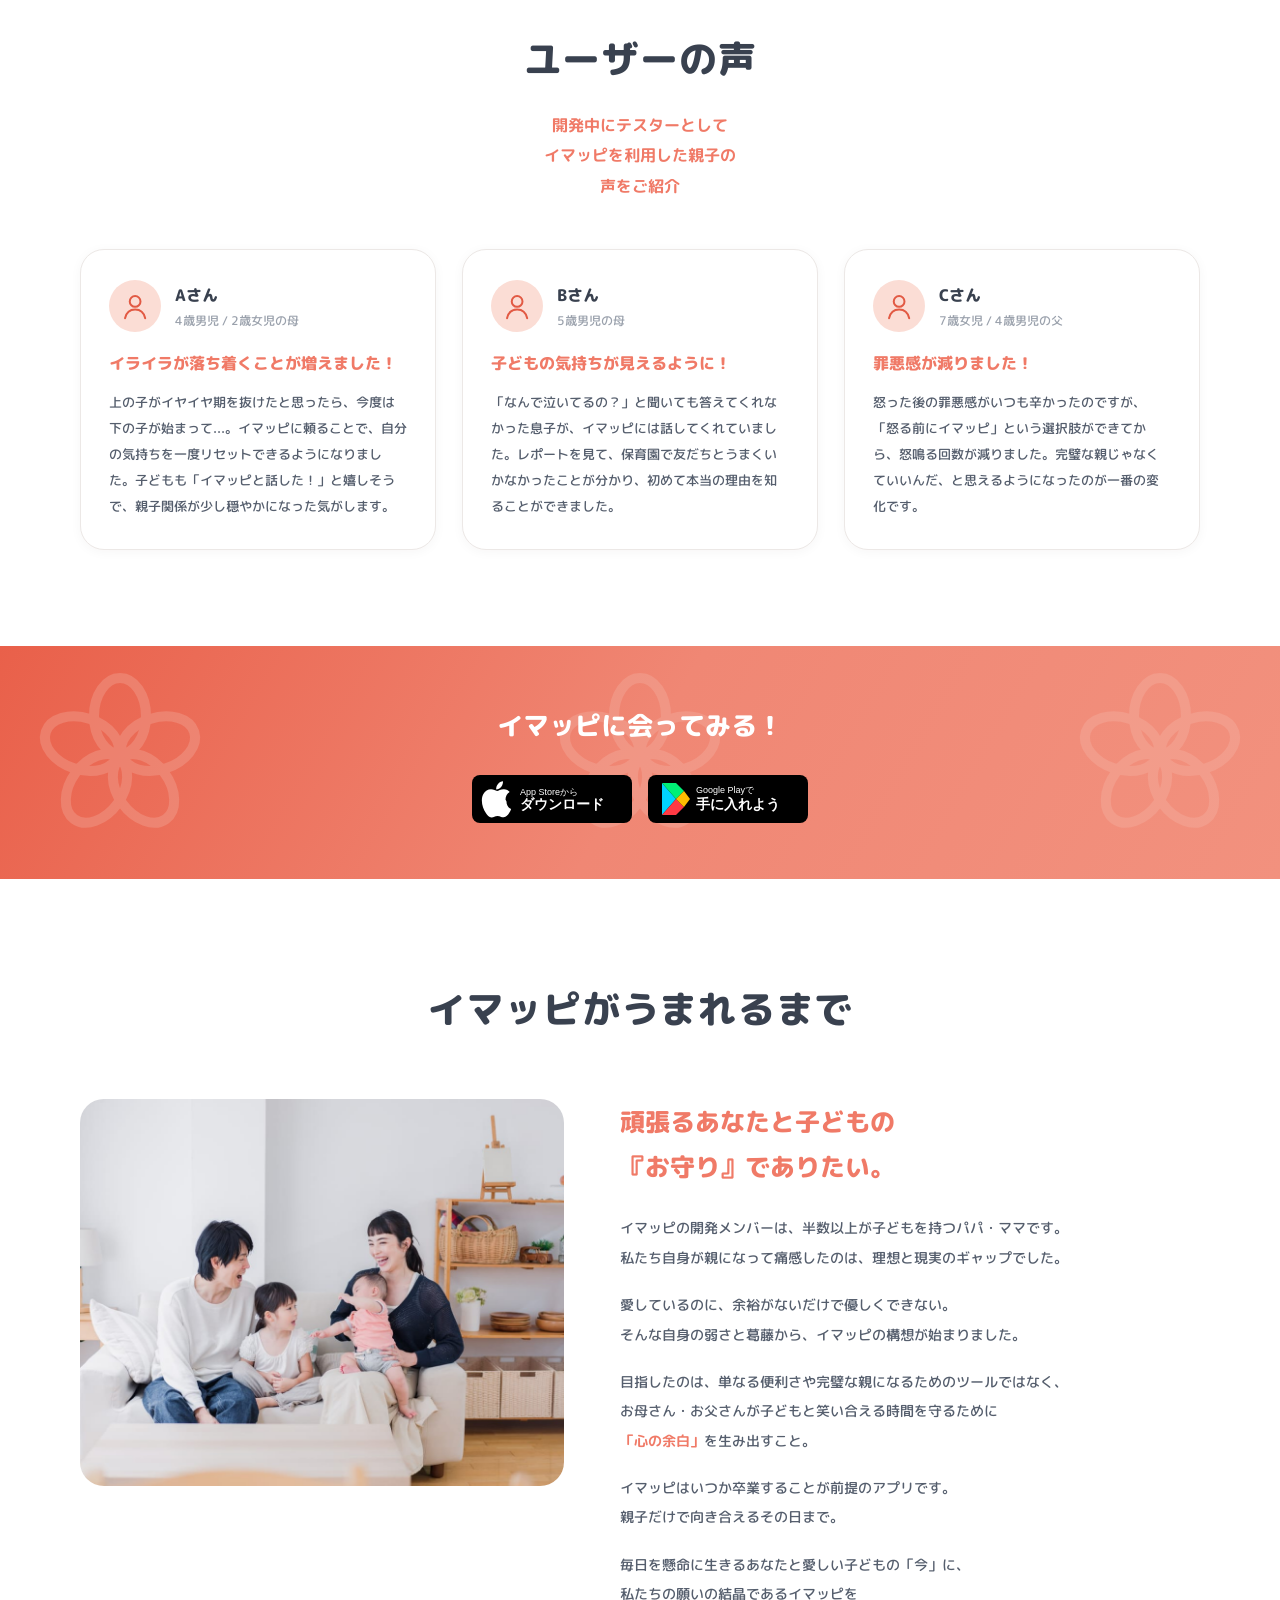
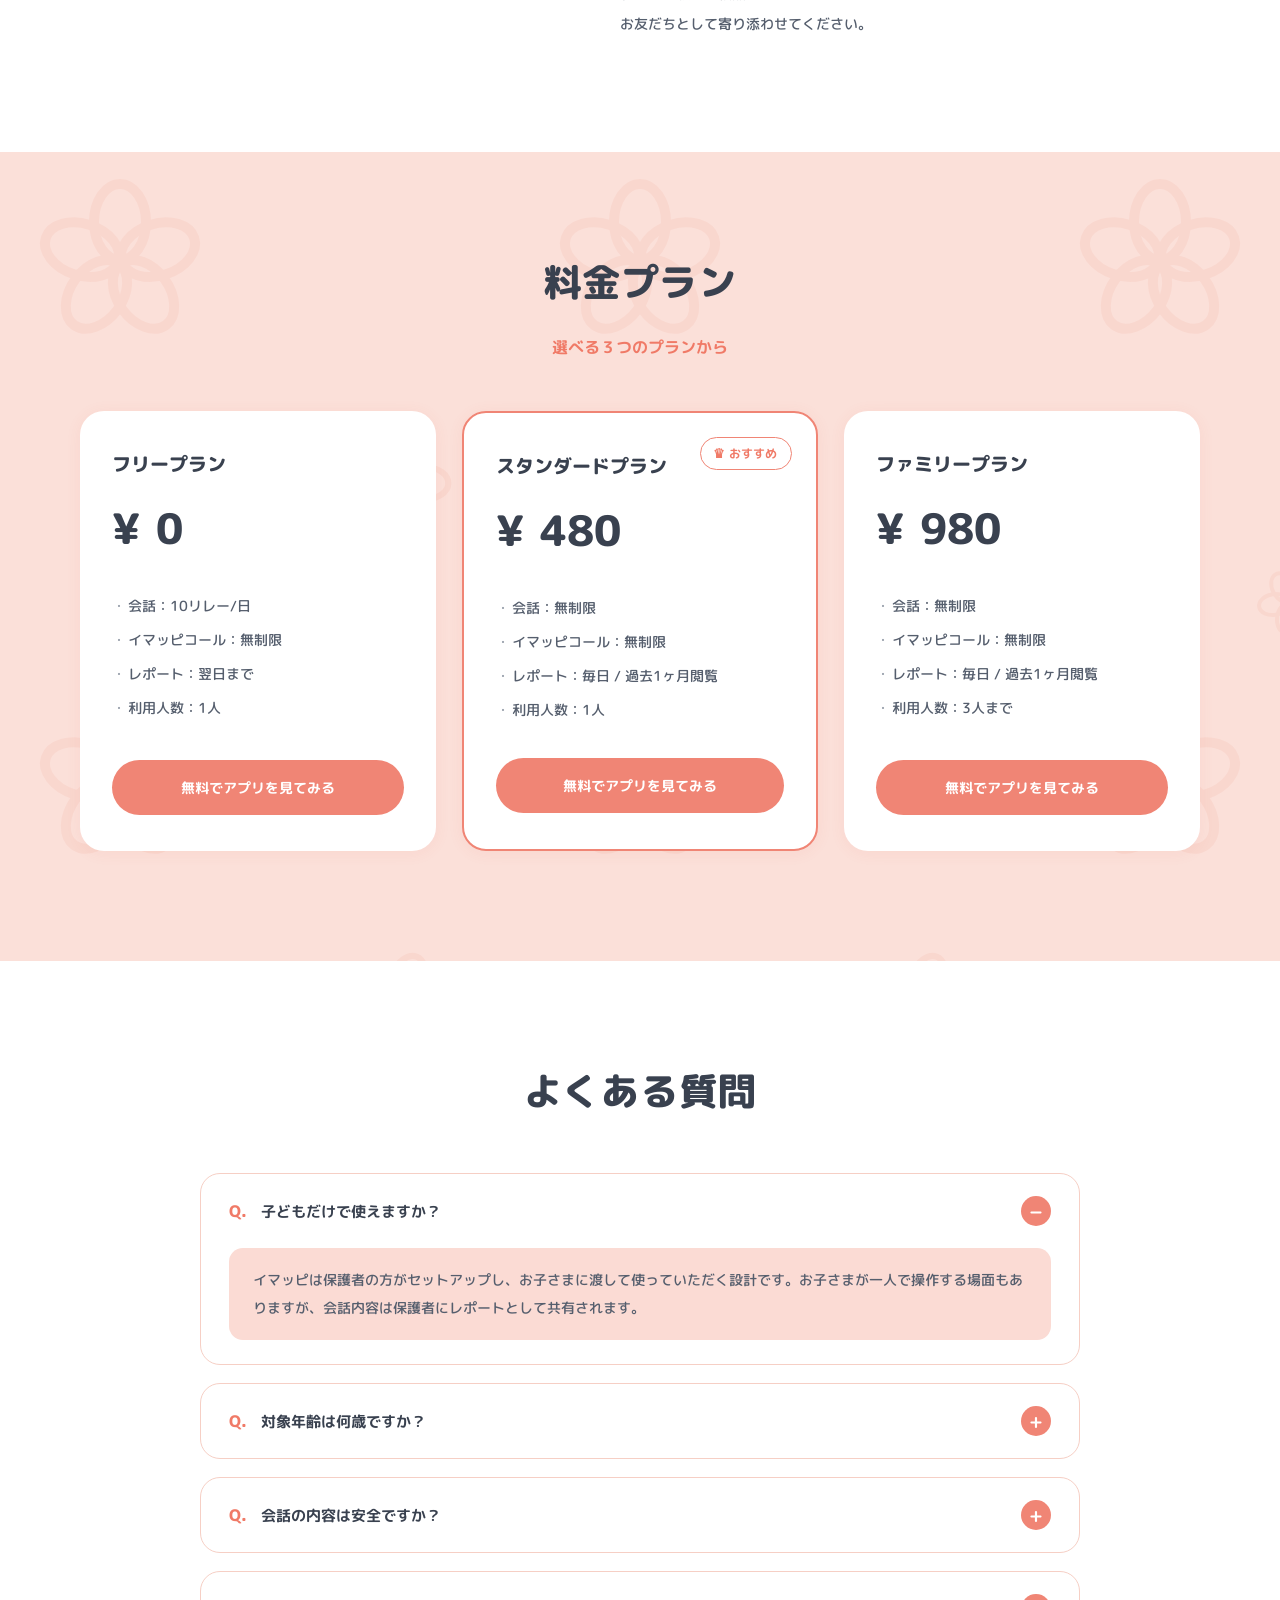
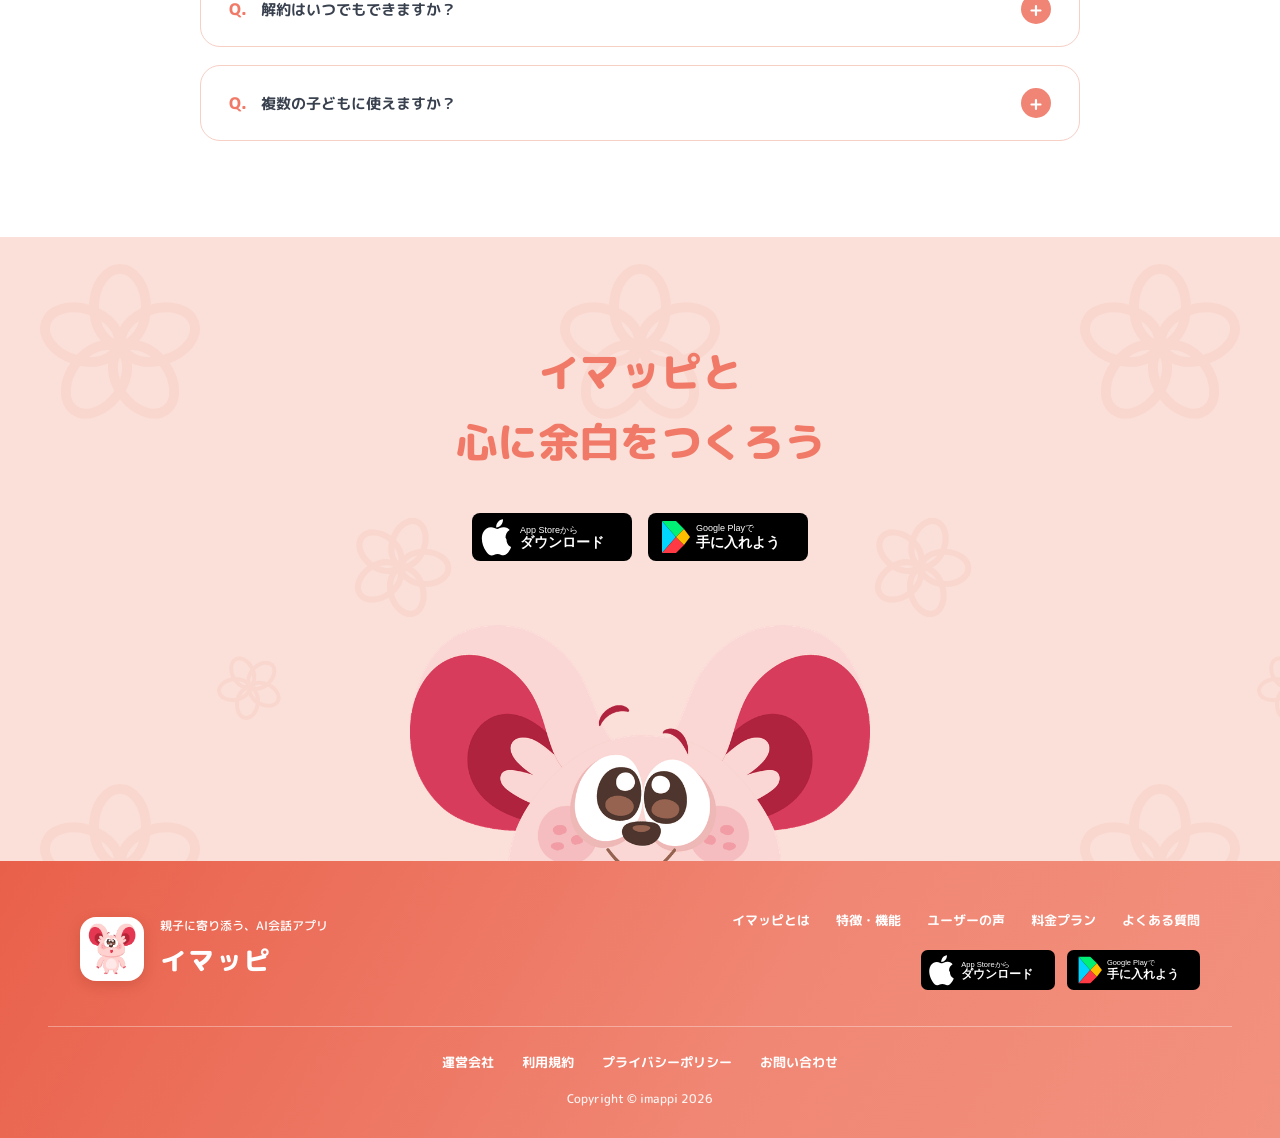
==== commit f7edef11: "feat: 「イマッピとは」の6カードにデザイン準拠のアバターアイコンを追加 - Figmaデザインのフラットな親アバター（ピンク円+コーラルの髪）に合わせたSVGアイコンを6種生成 - カード背景を" ====
--- a/index.html
+++ b/index.html
@@ -87,27 +87,27 @@
         <div class="about-right">
           <div class="pain-cards">
             <div class="pain-card">
-              <span class="pain-icon">&#128172;</span>
+              <img class="pain-icon" src="images/avatar-1.svg" alt="">
               <p>同じことを<br>何度も言ってしまう</p>
             </div>
             <div class="pain-card">
-              <span class="pain-icon">&#128548;</span>
+              <img class="pain-icon" src="images/avatar-2.svg" alt="">
               <p>「早くして！」が<br>口ぐせになる</p>
             </div>
             <div class="pain-card">
-              <span class="pain-icon">&#128557;</span>
+              <img class="pain-icon" src="images/avatar-3.svg" alt="">
               <p>声が大きくなって、<br>あとから後悔する</p>
             </div>
             <div class="pain-card">
-              <span class="pain-icon">&#128566;</span>
+              <img class="pain-icon" src="images/avatar-4.svg" alt="">
               <p>子どもの話を聞く前に<br>結論を言ってしまう</p>
             </div>
             <div class="pain-card">
-              <span class="pain-icon">&#128546;</span>
+              <img class="pain-icon" src="images/avatar-5.svg" alt="">
               <p>本当は理由を聞いてあげたいのに<br>余裕がない</p>
             </div>
             <div class="pain-card">
-              <span class="pain-icon">&#128542;</span>
+              <img class="pain-icon" src="images/avatar-6.svg" alt="">
               <p>寝顔を見て「ごめんね」って<br>思ってしまう</p>
             </div>
           </div>
--- a/styles.css
+++ b/styles.css
@@ -265,27 +265,21 @@
   display: flex;
   align-items: center;
   gap: 14px;
-  background: var(--pink-panel);
+  background: #F3F4F6;
   border-radius: 16px;
-  padding: 18px 20px;
+  padding: 16px 20px;
 }
 .pain-icon {
-  font-size: 24px;
   flex-shrink: 0;
-  width: 46px;
-  height: 46px;
-  background: var(--coral);
+  width: 50px;
+  height: 50px;
   border-radius: 50%;
-  display: flex;
-  align-items: center;
-  justify-content: center;
-  filter: grayscale(1) brightness(10);
 }
 .pain-card p {
-  font-size: 13px;
-  font-weight: 700;
-  color: var(--navy);
-  line-height: 1.6;
+  font-size: 12.5px;
+  font-weight: 700;
+  color: var(--navy);
+  line-height: 1.7;
 }
 
 /* ===== APP INTRO ===== */
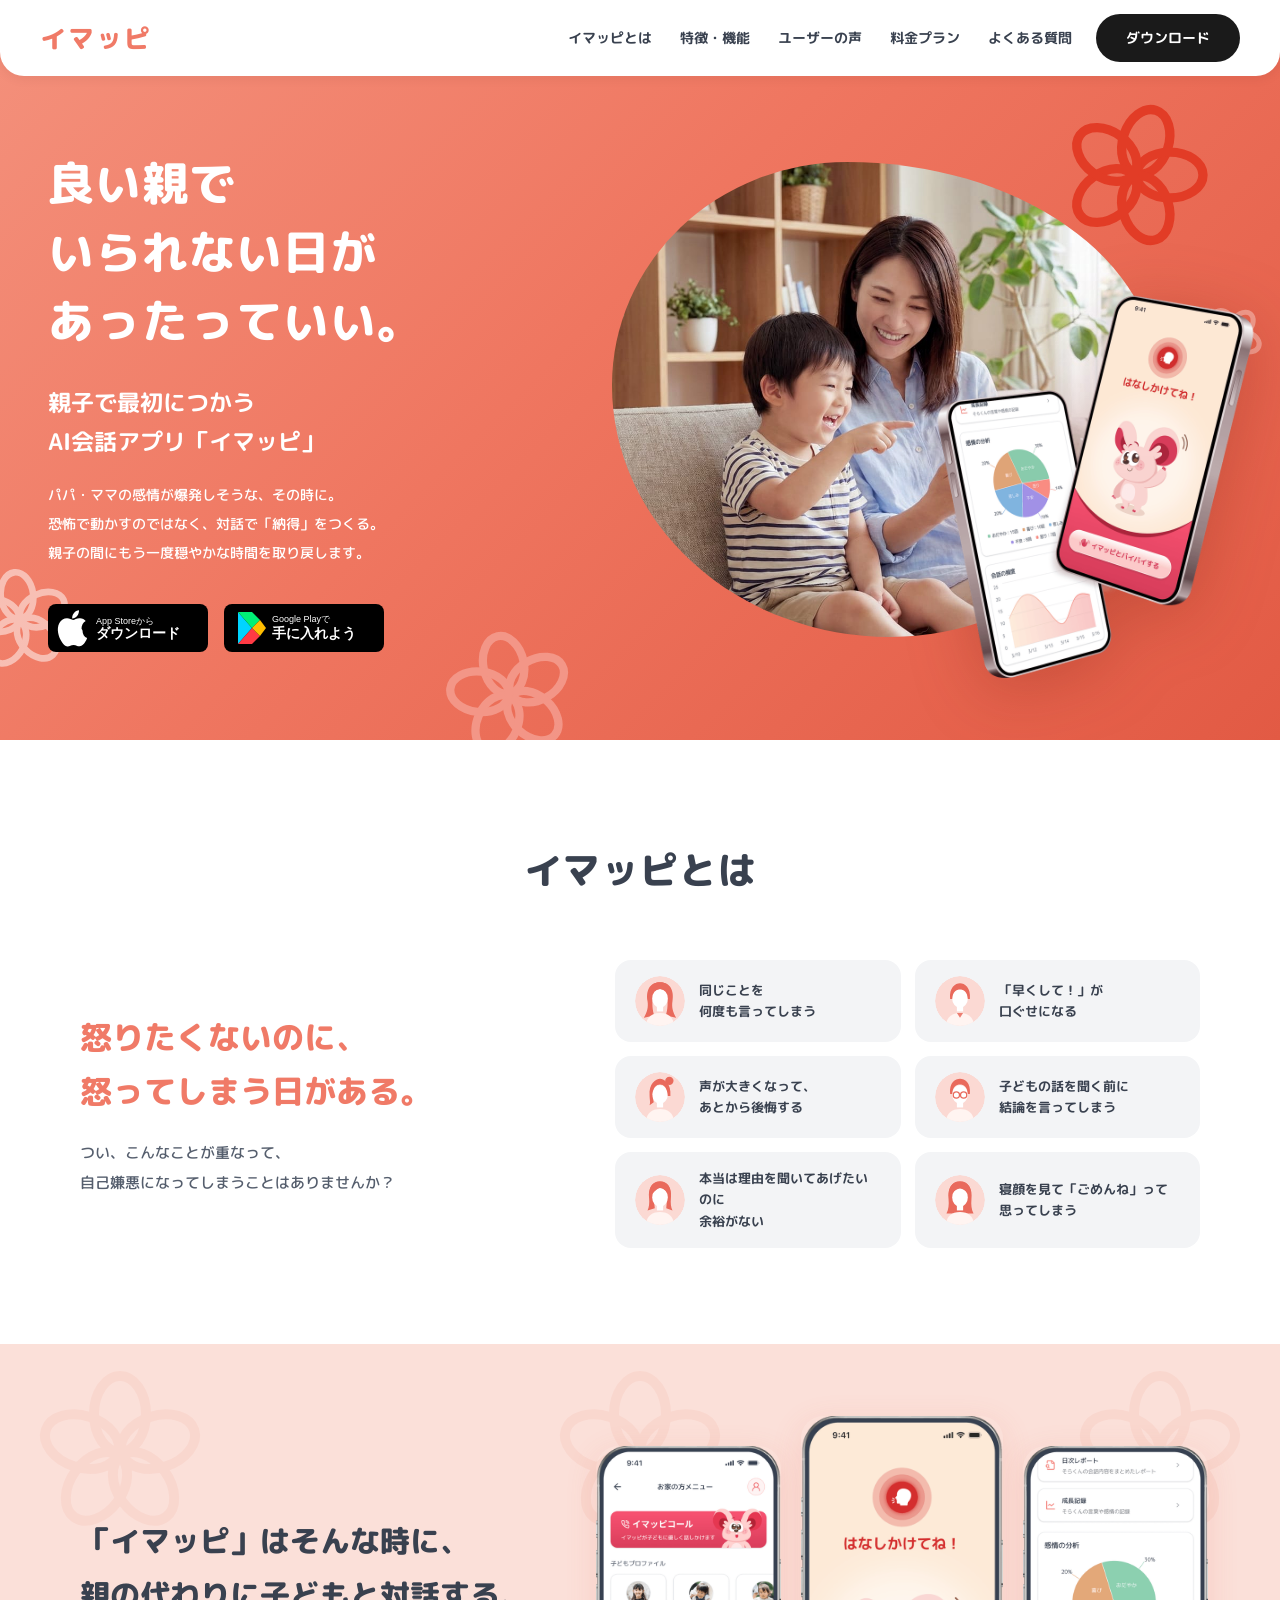
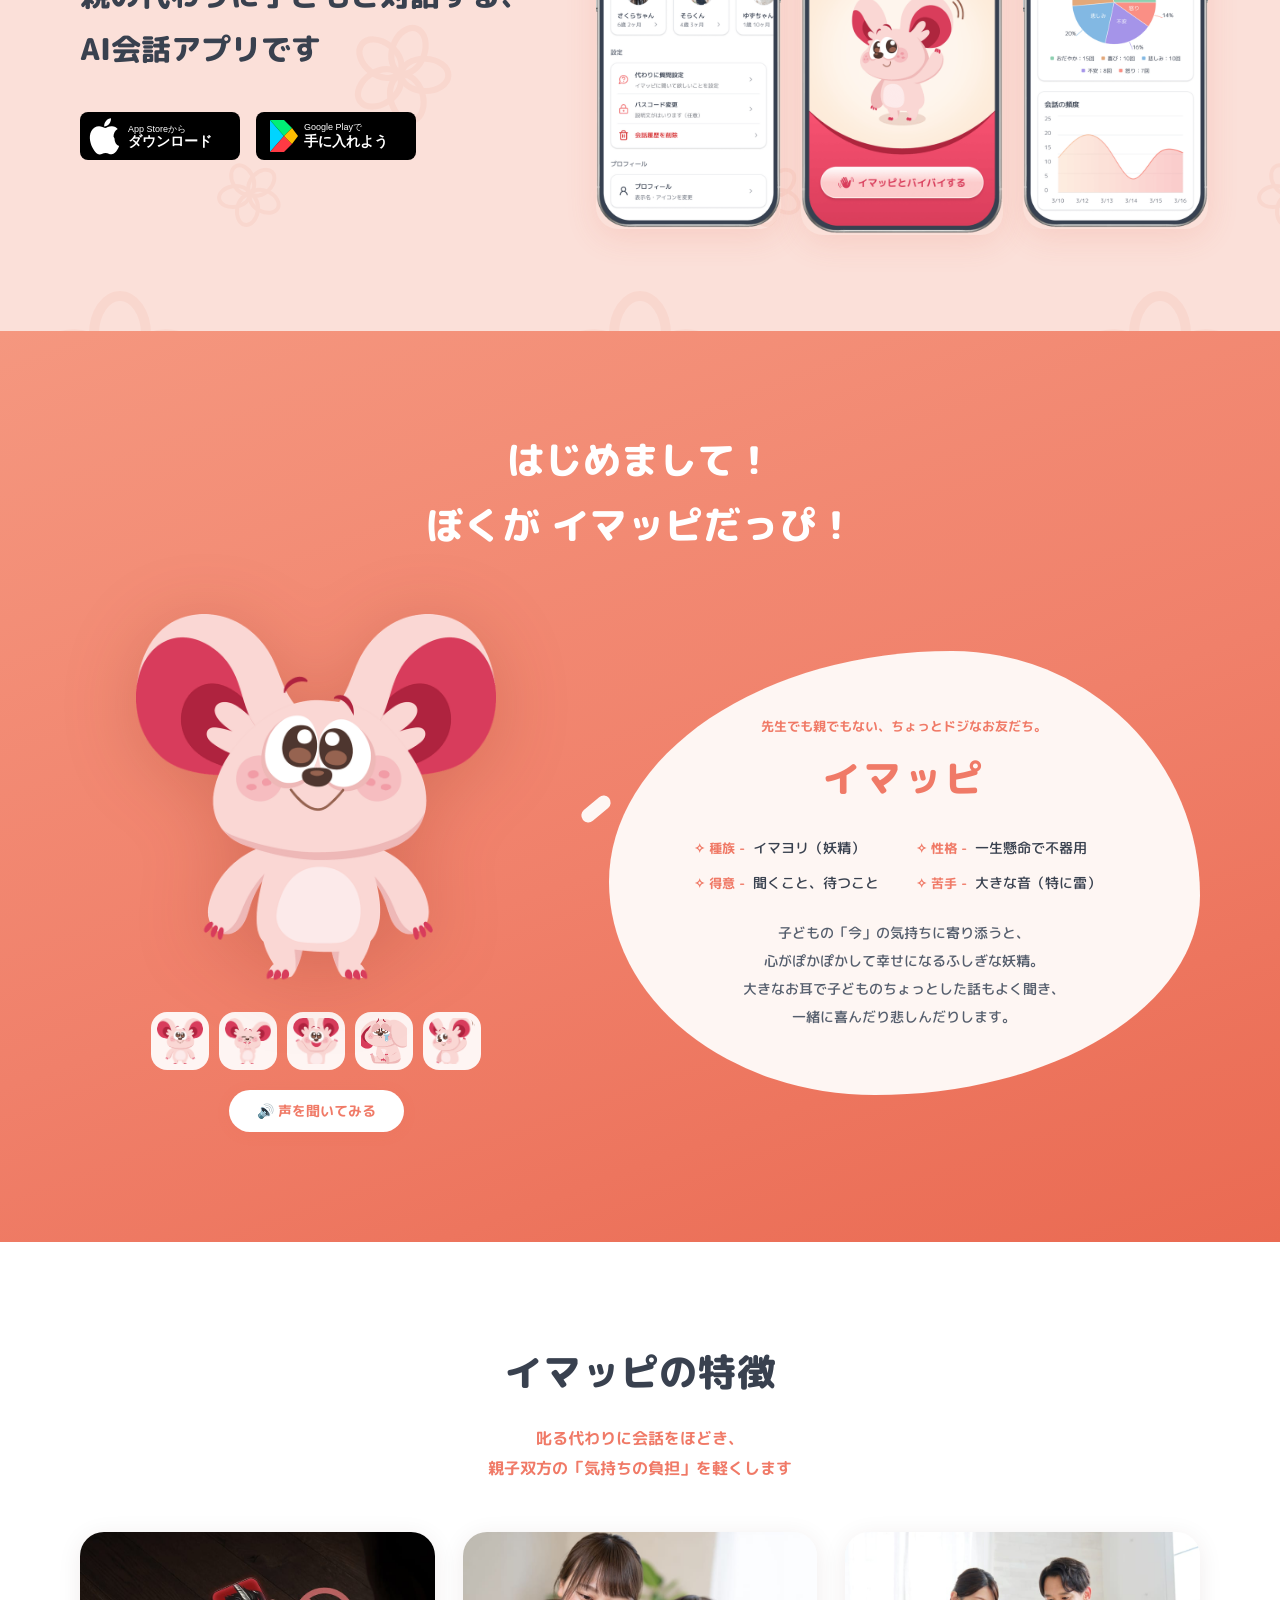
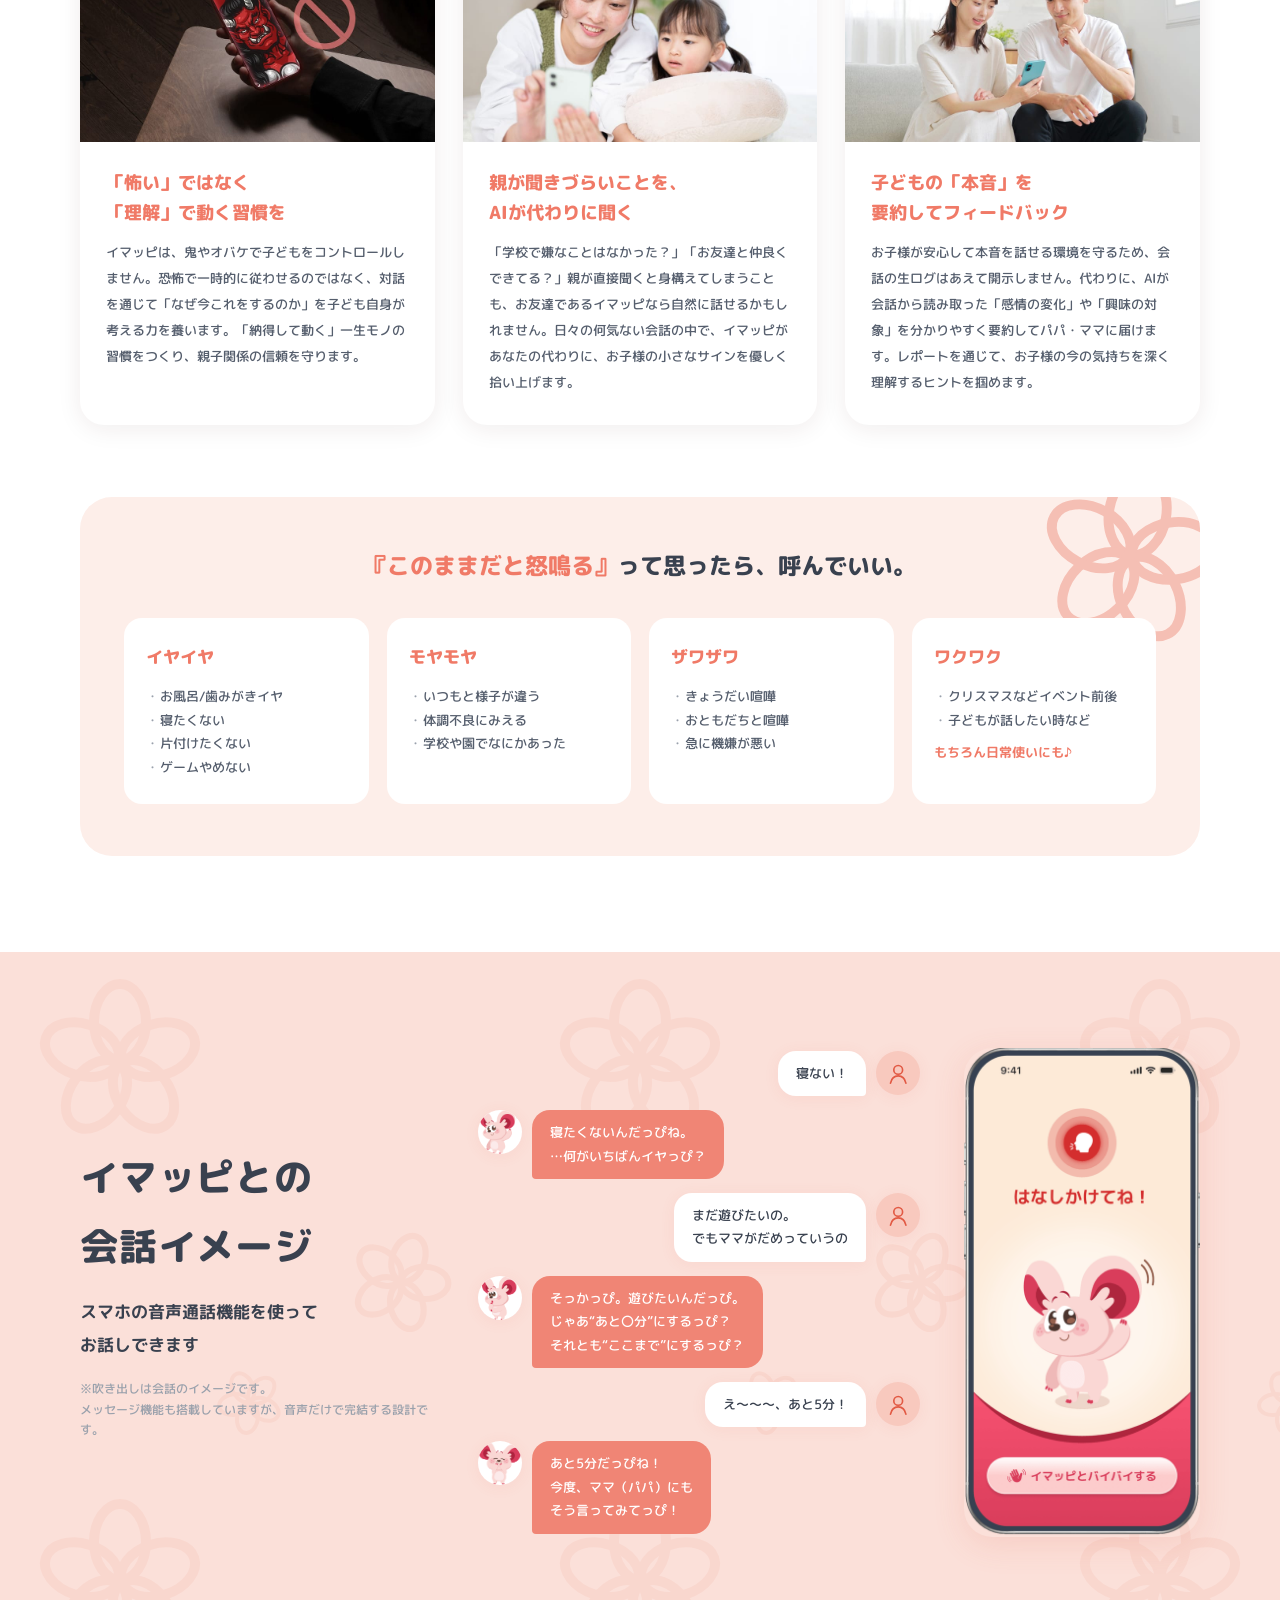
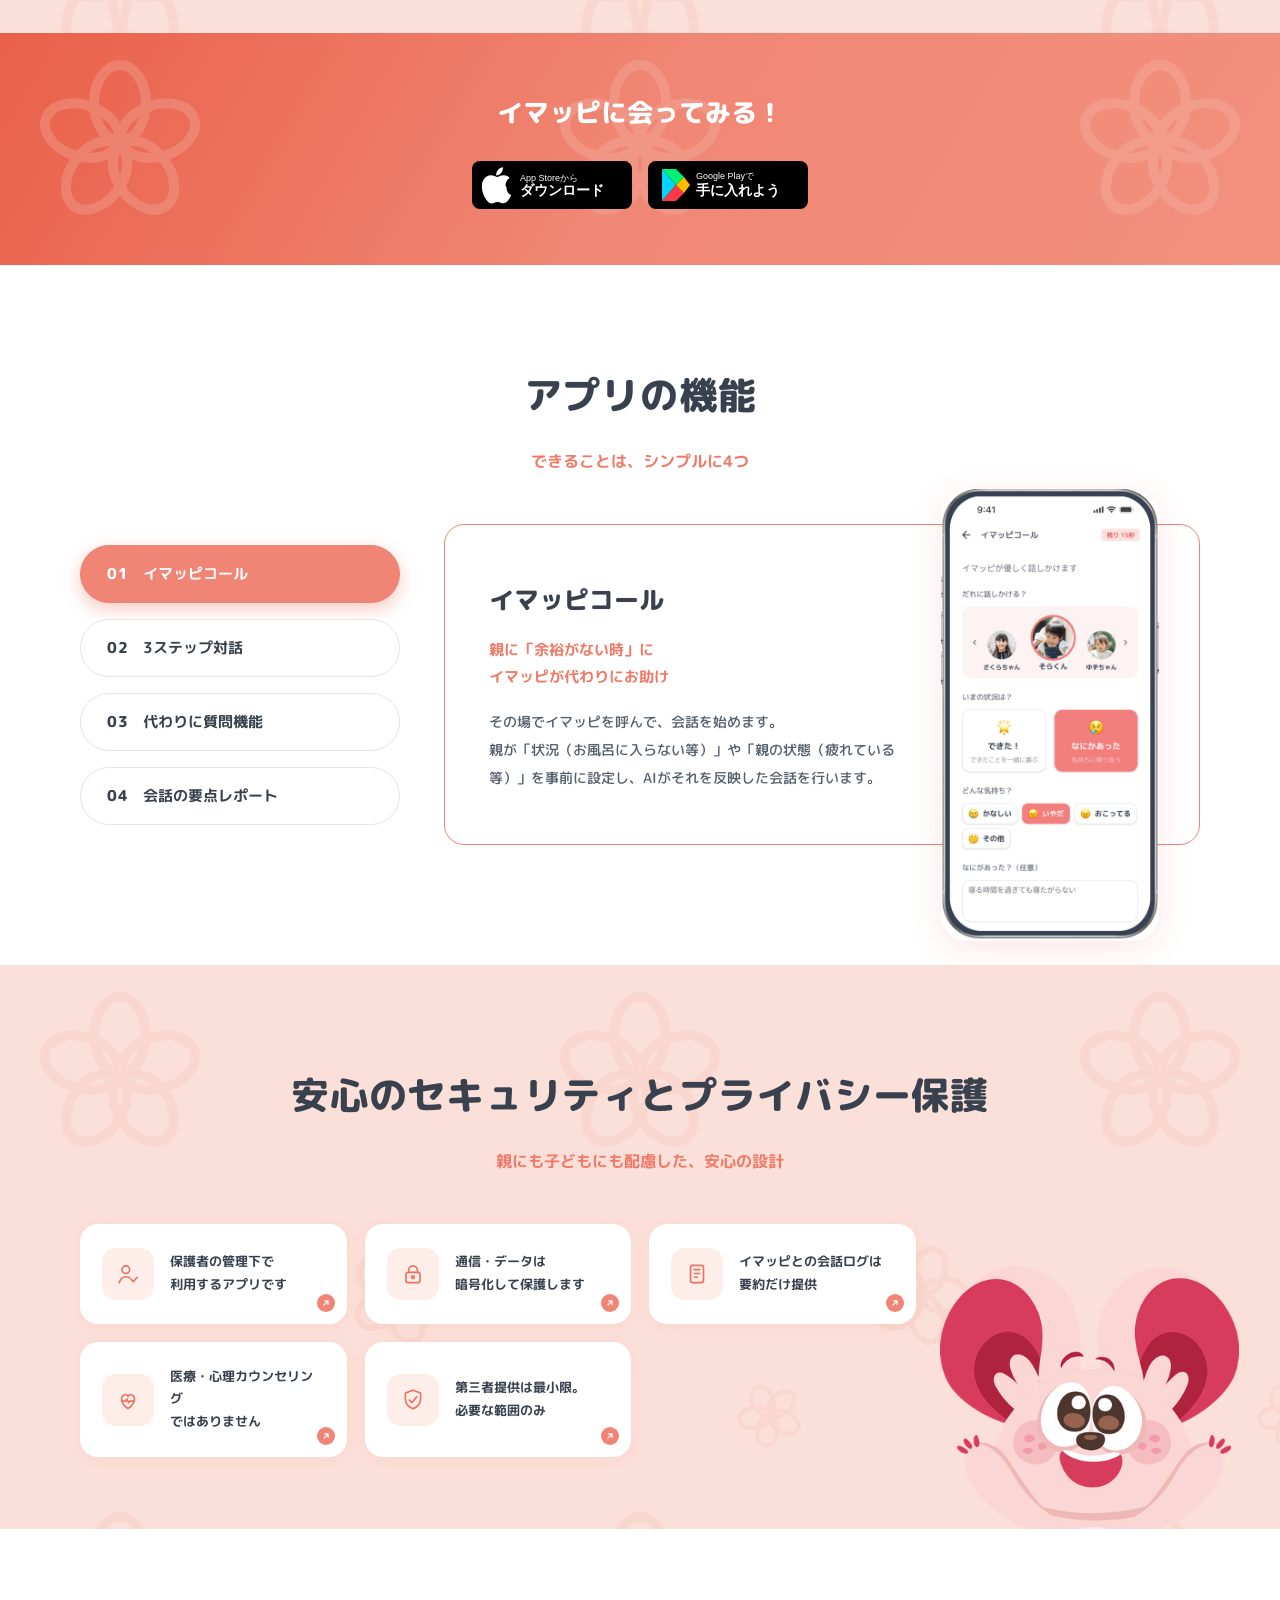
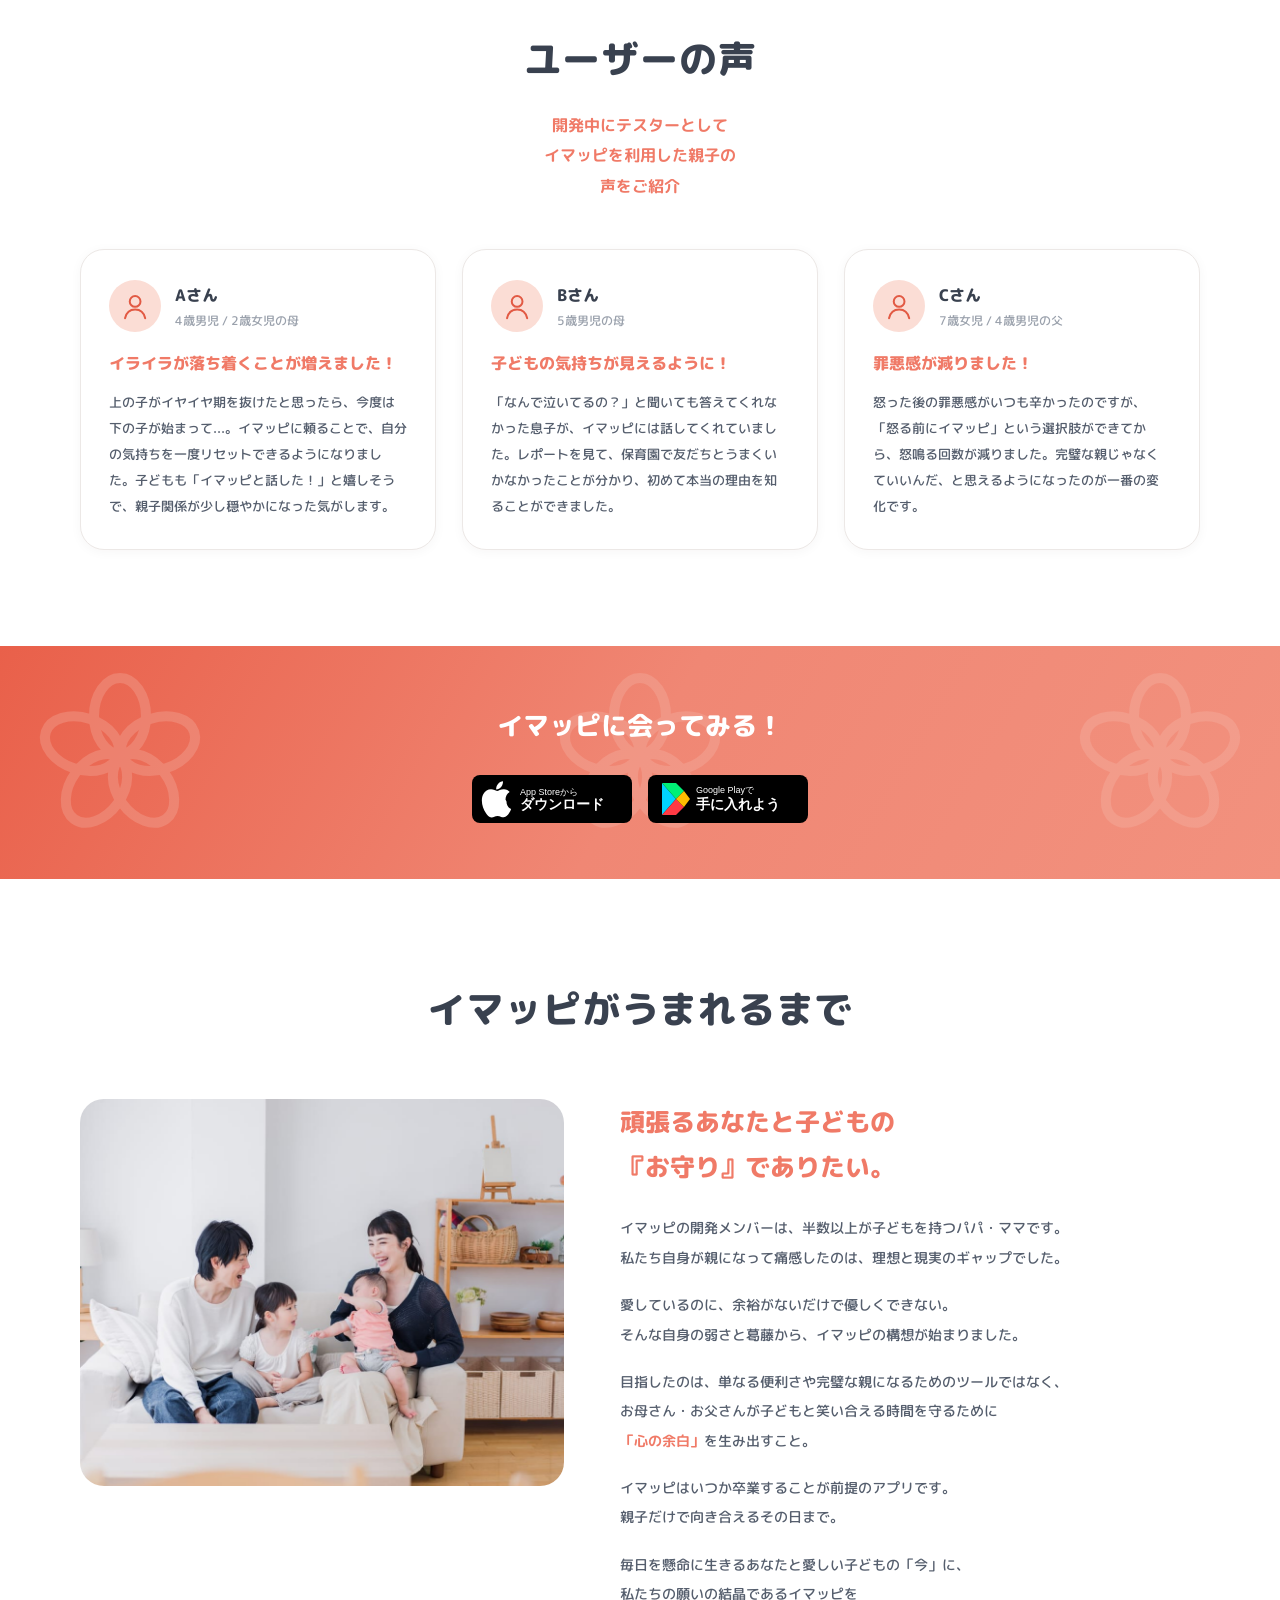
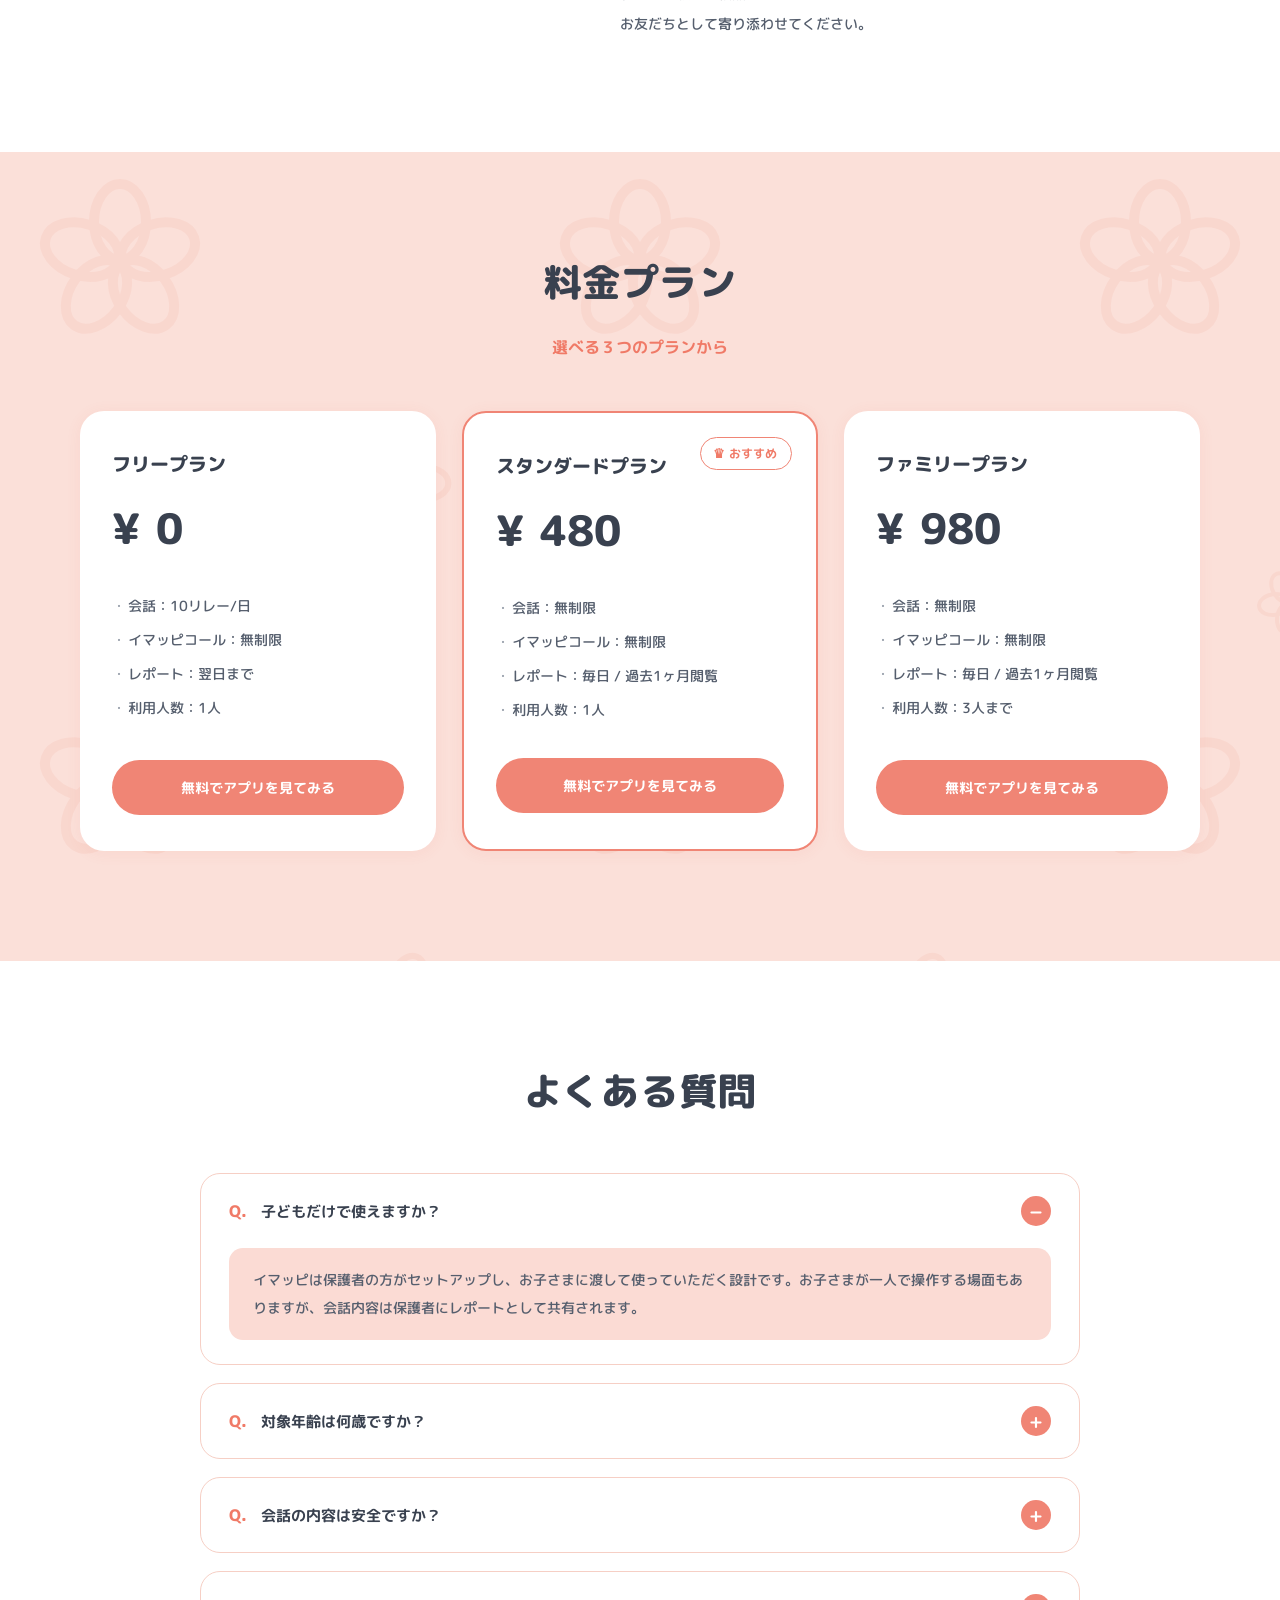
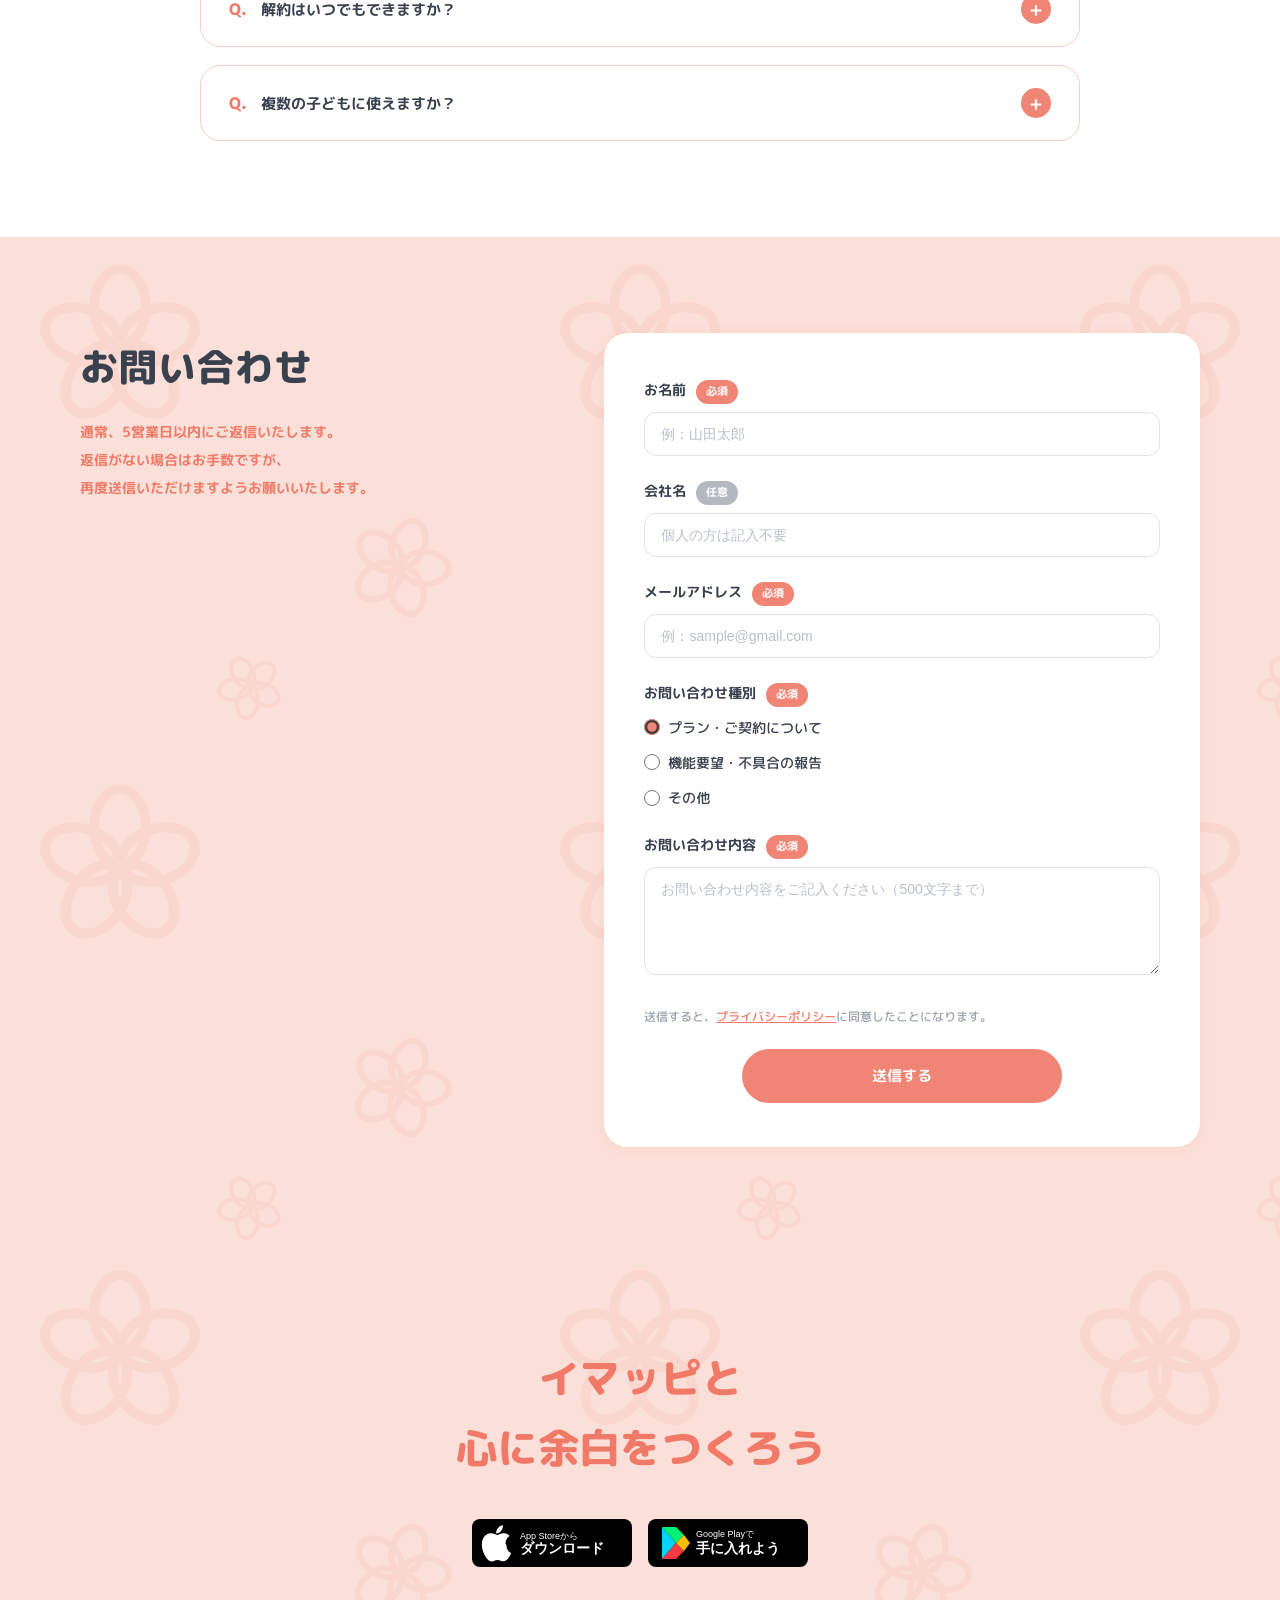
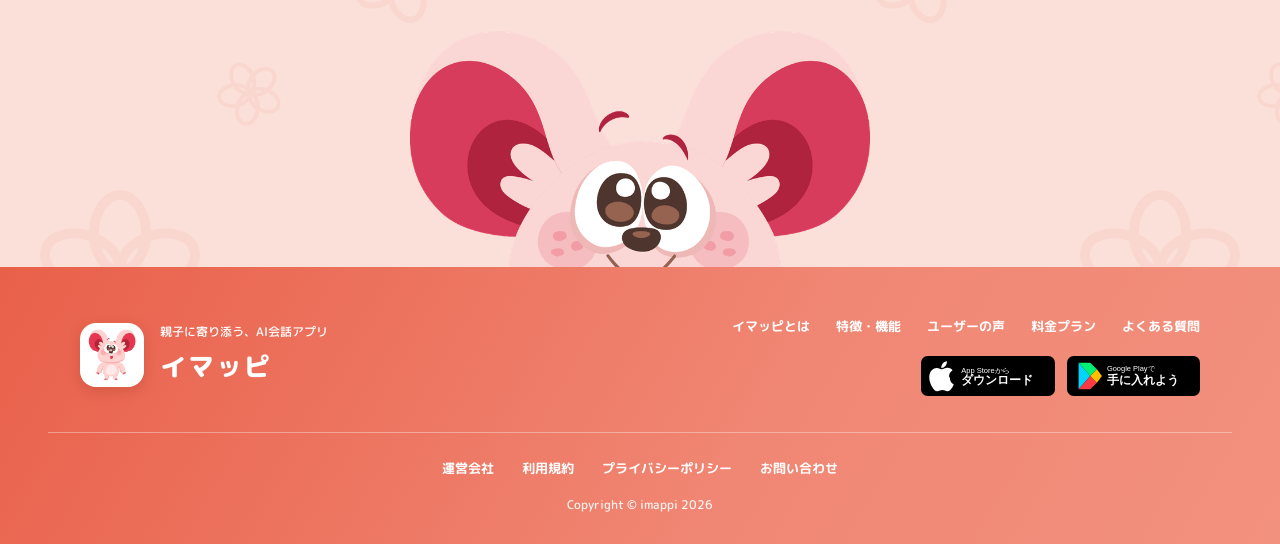
==== commit 86e4551b: "feat: お問い合わせセクション追加 + マスコット表情切り替え - よくある質問の下にお問い合わせセクションを追加（フォームは新デザイントークンで作成、mailto送信） - フッターのお問い合わ" ====
--- a/index.html
+++ b/index.html
@@ -518,6 +518,47 @@
     </div>
   </section>
 
+  <!-- ===== CONTACT ===== -->
+  <section class="contact-section flower-bg" id="contact">
+    <div class="container">
+      <div class="contact-grid">
+        <div class="contact-info">
+          <h2 class="section-title contact-title">お問い合わせ</h2>
+          <p class="contact-desc">通常、5営業日以内にご返信いたします。<br>返信がない場合はお手数ですが、<br>再度送信いただけますようお願いいたします。</p>
+        </div>
+        <form class="contact-form" id="contact-form">
+          <div class="form-group">
+            <label for="contact-name">お名前 <span class="required">必須</span></label>
+            <input type="text" id="contact-name" name="name" placeholder="例：山田太郎" required>
+          </div>
+          <div class="form-group">
+            <label for="contact-company">会社名 <span class="optional">任意</span></label>
+            <input type="text" id="contact-company" name="company" placeholder="個人の方は記入不要">
+          </div>
+          <div class="form-group">
+            <label for="contact-email">メールアドレス <span class="required">必須</span></label>
+            <input type="email" id="contact-email" name="email" placeholder="例：sample@gmail.com" required>
+          </div>
+          <div class="form-group">
+            <label>お問い合わせ種別 <span class="required">必須</span></label>
+            <div class="radio-group">
+              <label><input type="radio" name="type" value="プラン・ご契約について" checked> プラン・ご契約について</label>
+              <label><input type="radio" name="type" value="機能要望・不具合の報告"> 機能要望・不具合の報告</label>
+              <label><input type="radio" name="type" value="その他"> その他</label>
+            </div>
+          </div>
+          <div class="form-group">
+            <label for="contact-message">お問い合わせ内容 <span class="required">必須</span></label>
+            <textarea id="contact-message" name="message" rows="5" maxlength="500" placeholder="お問い合わせ内容をご記入ください（500文字まで）" required></textarea>
+          </div>
+          <p class="form-note">送信すると、<a href="privacy.html">プライバシーポリシー</a>に同意したことになります。</p>
+          <button type="submit" class="btn-submit">送信する</button>
+          <p class="form-status" id="form-status" role="status"></p>
+        </form>
+      </div>
+    </div>
+  </section>
+
   <!-- ===== FINAL CTA ===== -->
   <section class="final-cta flower-bg">
     <div class="container">
@@ -561,7 +602,7 @@
         <a href="company.html">運営会社</a>
         <a href="terms.html">利用規約</a>
         <a href="privacy.html">プライバシーポリシー</a>
-        <a href="mailto:info@hikaso.com">お問い合わせ</a>
+        <a href="#contact">お問い合わせ</a>
       </div>
       <p class="footer__copyright">Copyright &copy; imappi 2026</p>
     </div>
--- a/styles.css
+++ b/styles.css
@@ -358,6 +358,14 @@
   object-fit: cover;
   background: rgba(255, 255, 255, .92);
   padding: 6px;
+  cursor: pointer;
+  transition: transform .2s, box-shadow .2s;
+}
+.mascot-expressions img:hover {
+  transform: translateY(-4px);
+}
+.mascot-expressions img.active {
+  box-shadow: 0 0 0 3px #fff, 0 6px 16px rgba(120, 30, 15, .25);
 }
 .btn-voice {
   margin-top: 20px;
@@ -1047,6 +1055,129 @@
   border-radius: 14px;
   margin-bottom: 24px;
 }
+
+/* ===== CONTACT ===== */
+.contact-section {
+  padding: 96px 0;
+  background: var(--pink-bg);
+}
+.contact-grid {
+  display: grid;
+  grid-template-columns: 1fr 1.25fr;
+  gap: 48px;
+  align-items: start;
+}
+.contact-title {
+  text-align: left;
+}
+.contact-desc {
+  font-size: 14px;
+  font-weight: 700;
+  color: var(--coral-text);
+  line-height: 2;
+  margin-top: 12px;
+}
+.contact-form {
+  background: #fff;
+  border-radius: var(--radius);
+  padding: 44px 40px;
+  box-shadow: var(--shadow);
+}
+.form-group {
+  margin-bottom: 22px;
+}
+.form-group label {
+  display: block;
+  font-size: 14px;
+  font-weight: 700;
+  color: var(--navy);
+  margin-bottom: 8px;
+}
+.required,
+.optional {
+  display: inline-block;
+  font-size: 11px;
+  font-weight: 700;
+  padding: 2px 10px;
+  border-radius: 999px;
+  margin-left: 6px;
+  background: var(--coral);
+  color: #fff;
+}
+.optional {
+  background: #B4B9C1;
+}
+.form-group input[type="text"],
+.form-group input[type="email"],
+.form-group textarea {
+  width: 100%;
+  padding: 13px 16px;
+  border: 1px solid #E8E2DF;
+  border-radius: 12px;
+  font-size: 14px;
+  font-family: inherit;
+  color: var(--navy);
+  transition: border-color .2s;
+}
+.form-group input::placeholder,
+.form-group textarea::placeholder {
+  color: #B9BFC8;
+}
+.form-group input:focus,
+.form-group textarea:focus {
+  outline: none;
+  border-color: var(--coral);
+}
+.radio-group {
+  display: flex;
+  flex-direction: column;
+  gap: 10px;
+}
+.radio-group label {
+  display: flex;
+  align-items: center;
+  gap: 8px;
+  font-weight: 500;
+  margin-bottom: 0;
+  cursor: pointer;
+}
+.radio-group input[type="radio"] {
+  accent-color: var(--coral);
+  width: 16px;
+  height: 16px;
+}
+.form-note {
+  font-size: 12px;
+  color: var(--gray-text);
+  margin-bottom: 22px;
+}
+.form-note a {
+  color: var(--coral-text);
+  text-decoration: underline;
+}
+.btn-submit {
+  display: block;
+  width: 100%;
+  max-width: 320px;
+  margin: 0 auto;
+  background: var(--coral);
+  color: #fff;
+  font-size: 15px;
+  font-weight: 700;
+  padding: 16px;
+  border-radius: 999px;
+  transition: opacity .2s, transform .2s;
+}
+.btn-submit:hover { opacity: .9; transform: translateY(-2px); }
+.form-status {
+  font-size: 13px;
+  color: var(--coral-text);
+  font-weight: 700;
+  text-align: center;
+  margin-top: 16px;
+  line-height: 1.7;
+}
+.form-status:empty { display: none; }
 
 /* ===== FINAL CTA ===== */
 .final-cta {
@@ -1207,6 +1338,8 @@
   .security-character { margin: 24px auto 0; width: 220px; }
   .story-grid { grid-template-columns: 1fr; }
   .contact-grid { grid-template-columns: 1fr; }
+  .contact-title { text-align: center; }
+  .contact-desc { text-align: center; }
 }
 
 @media (max-width: 768px) {
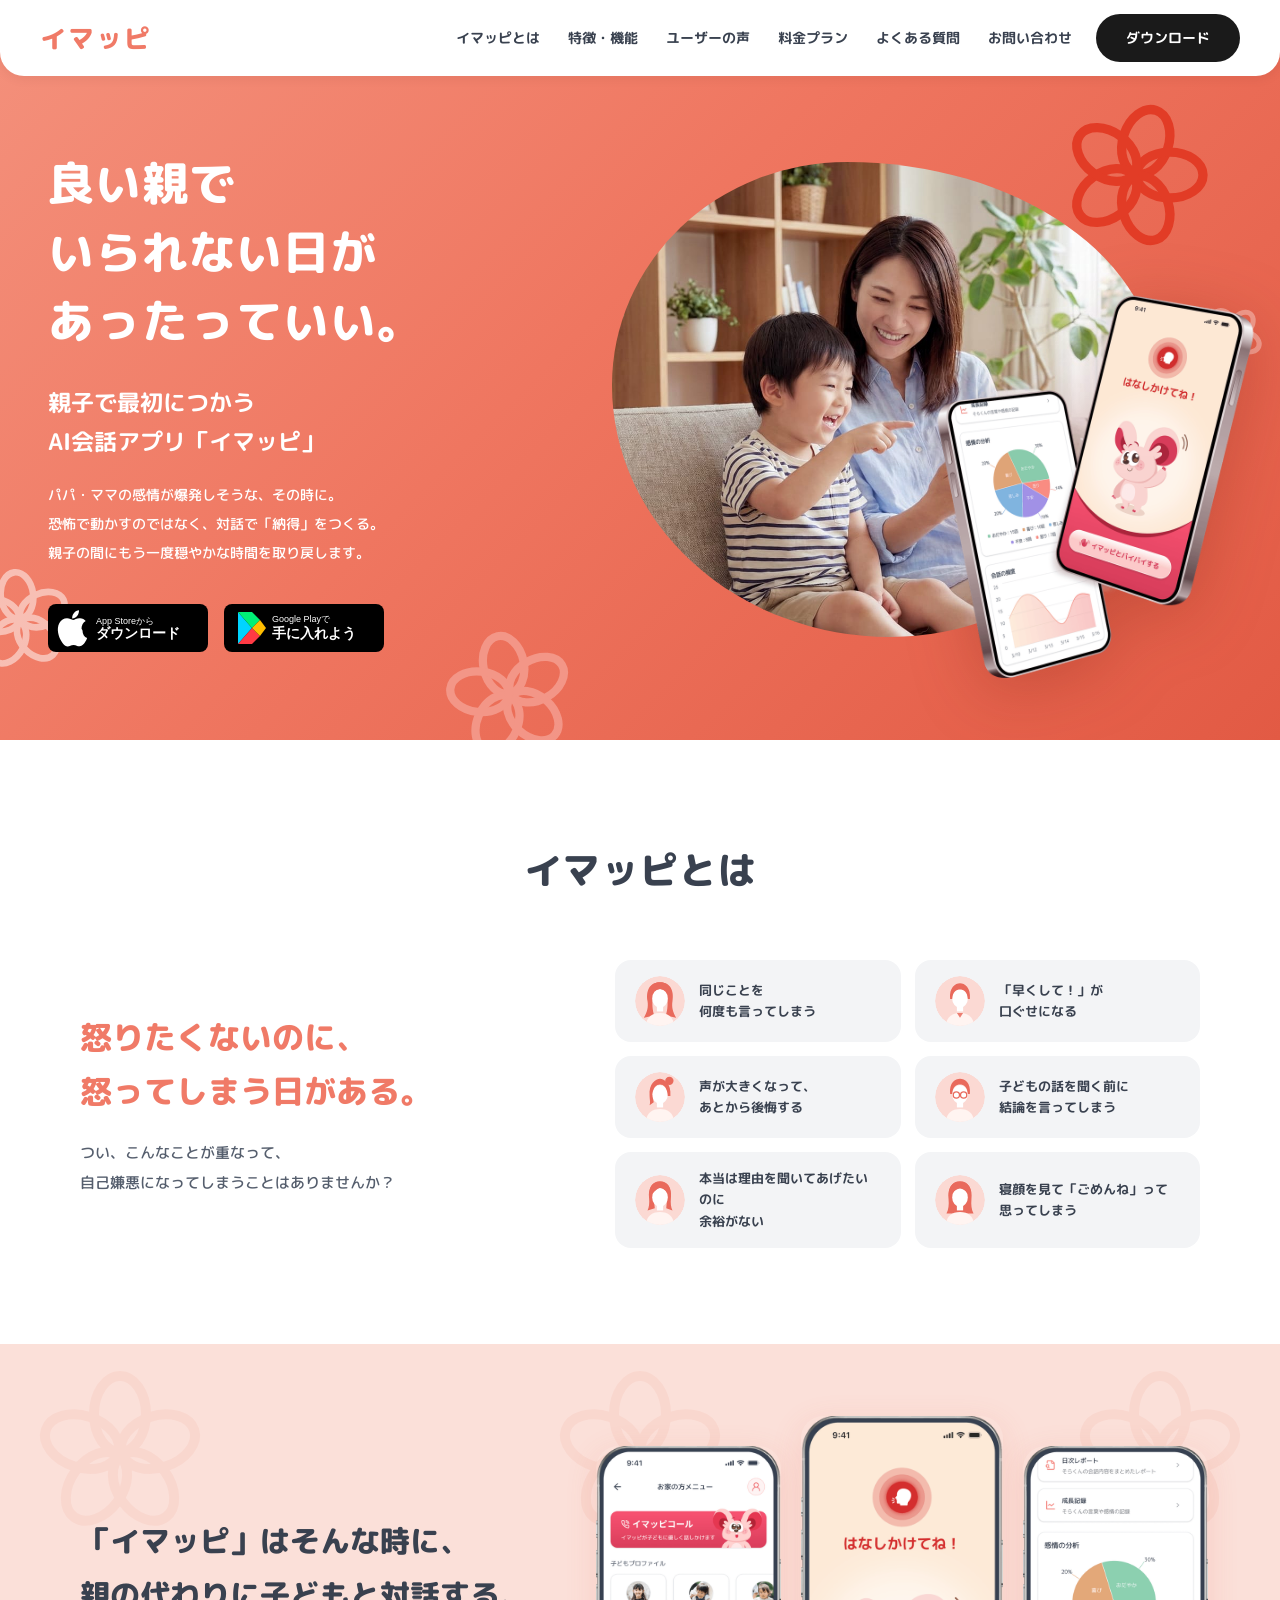
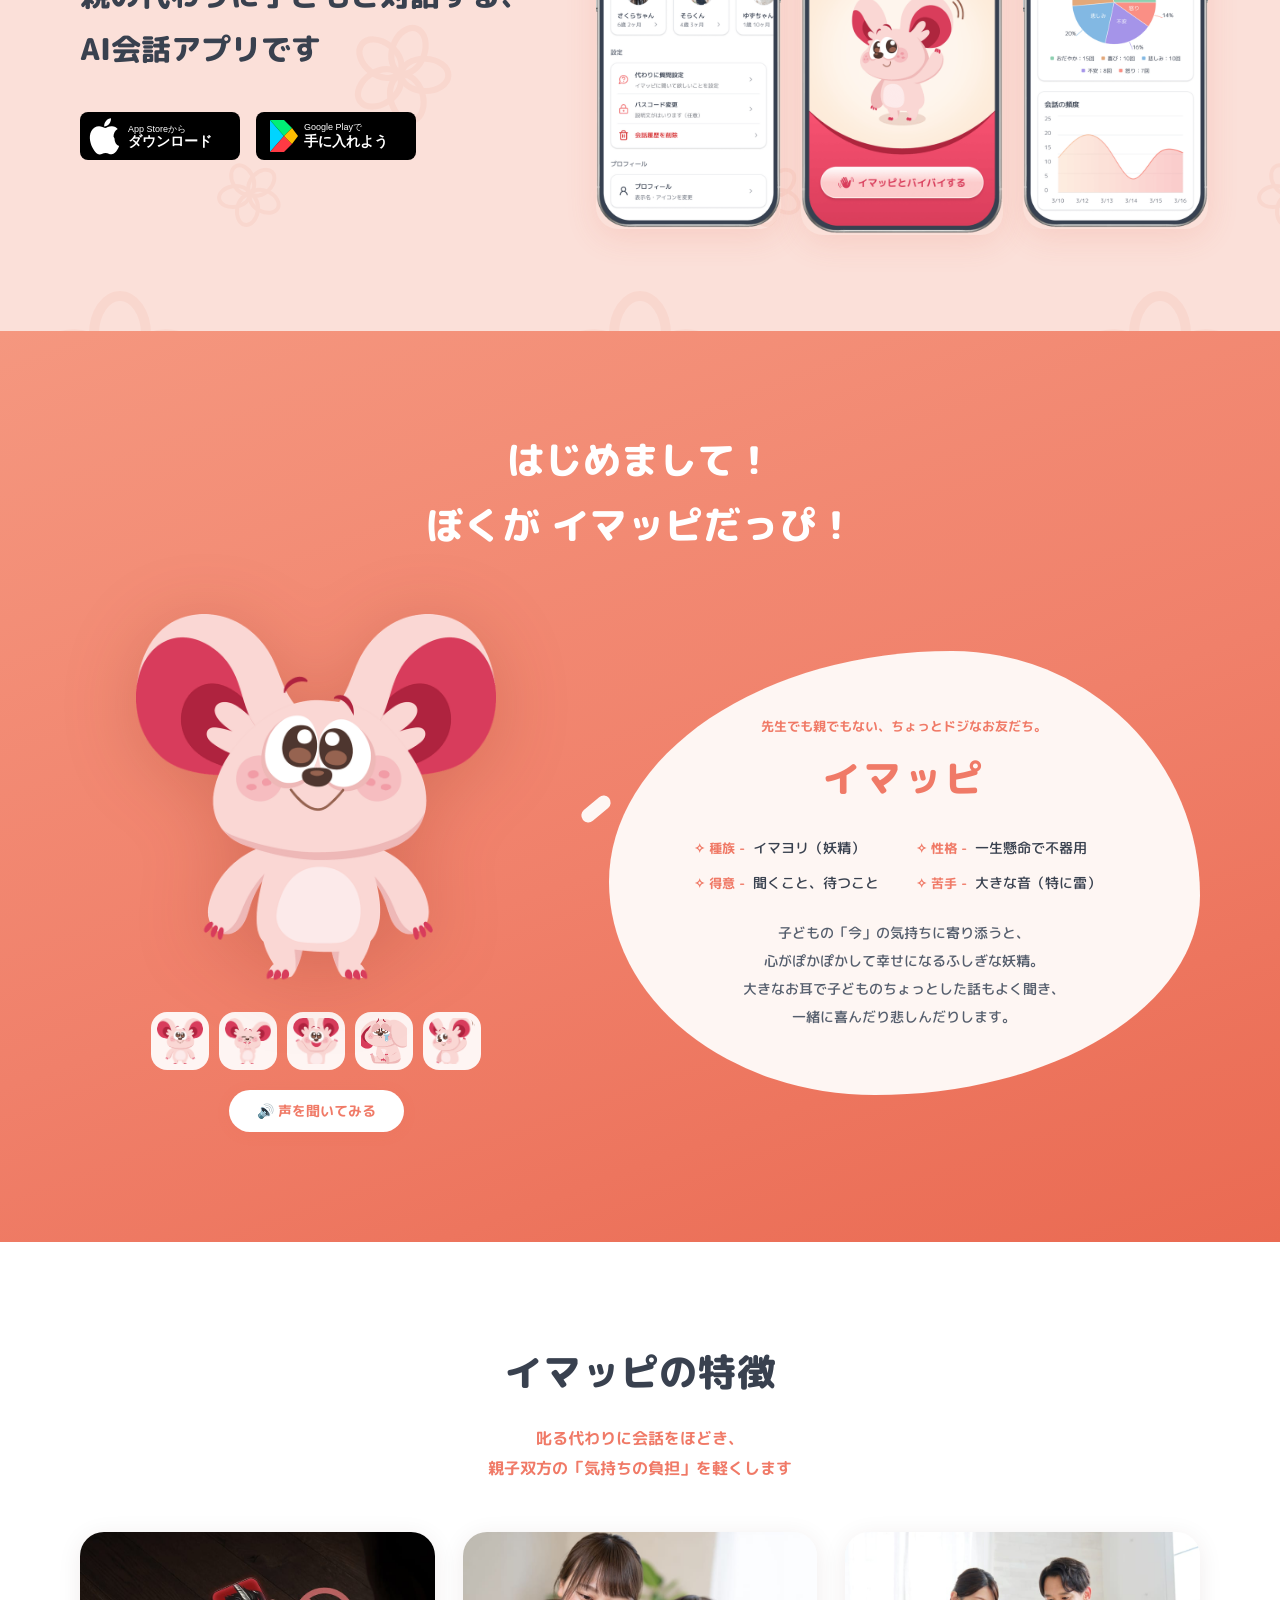
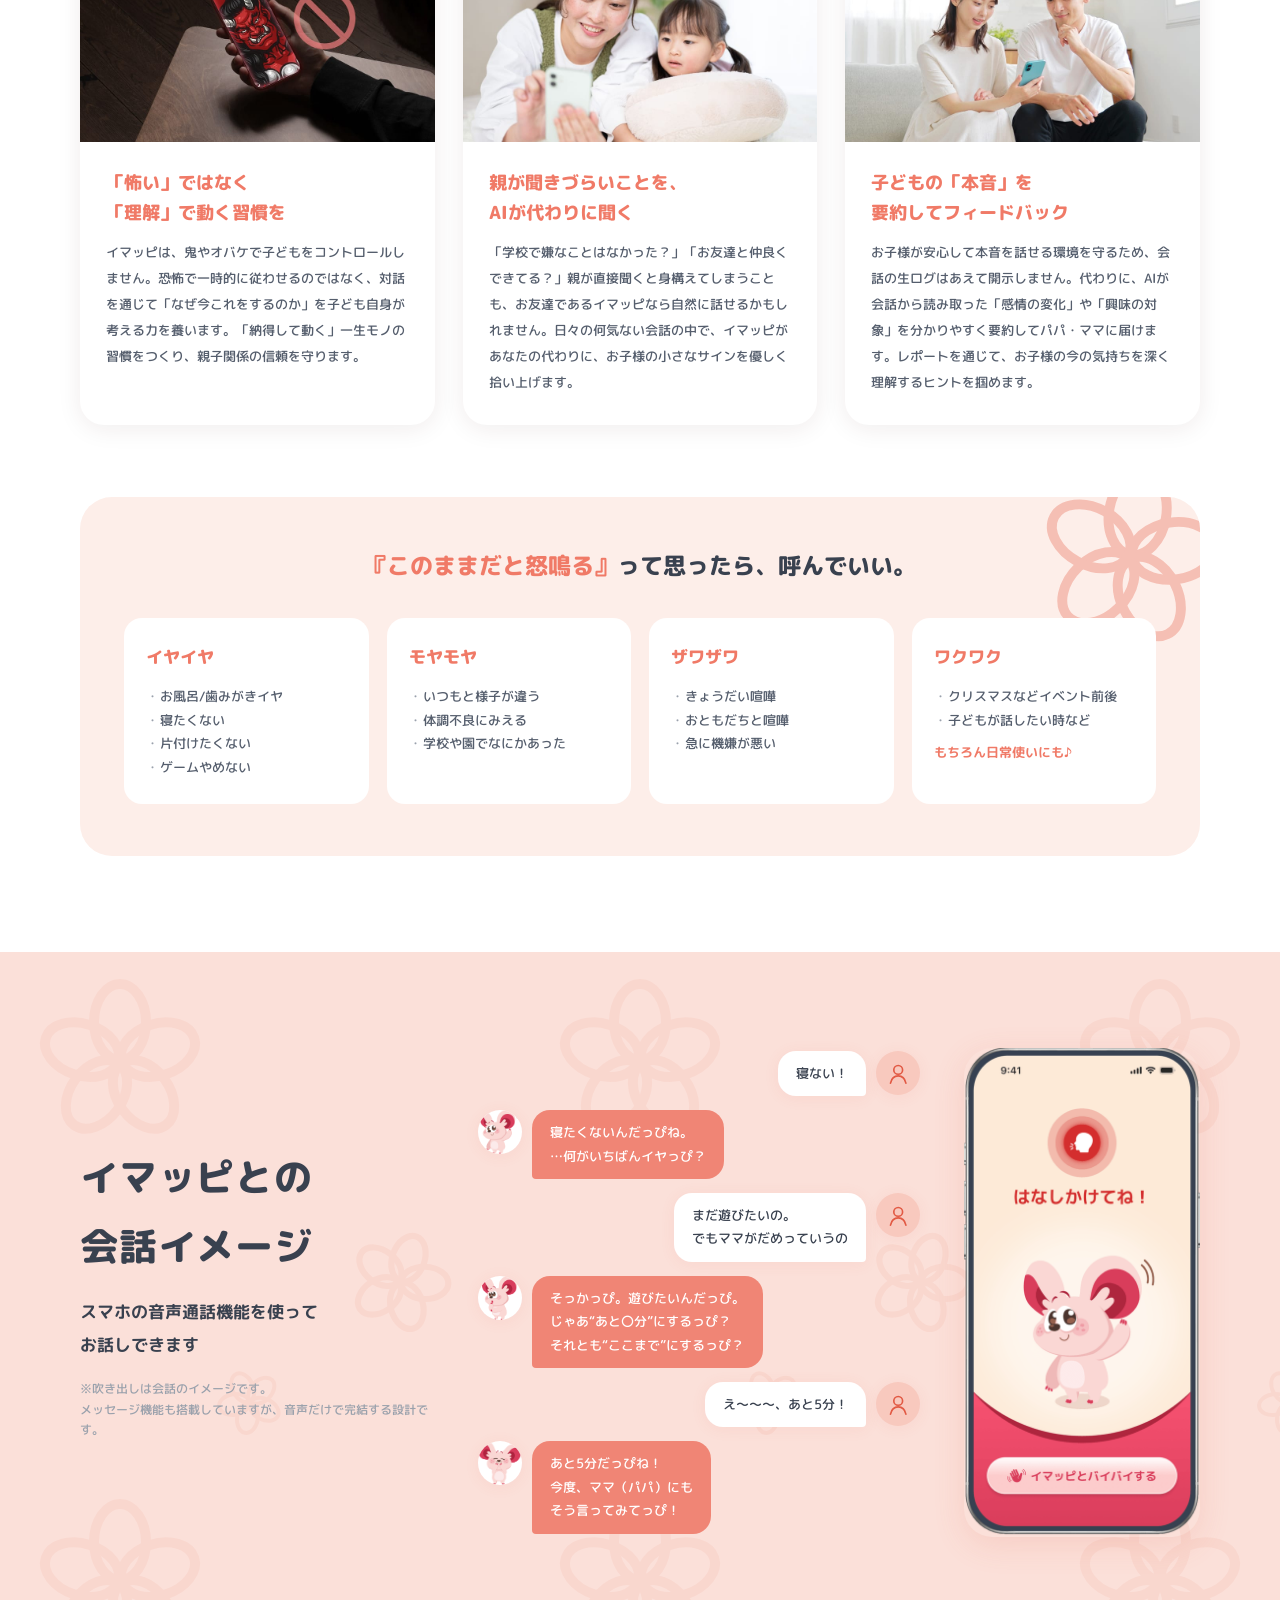
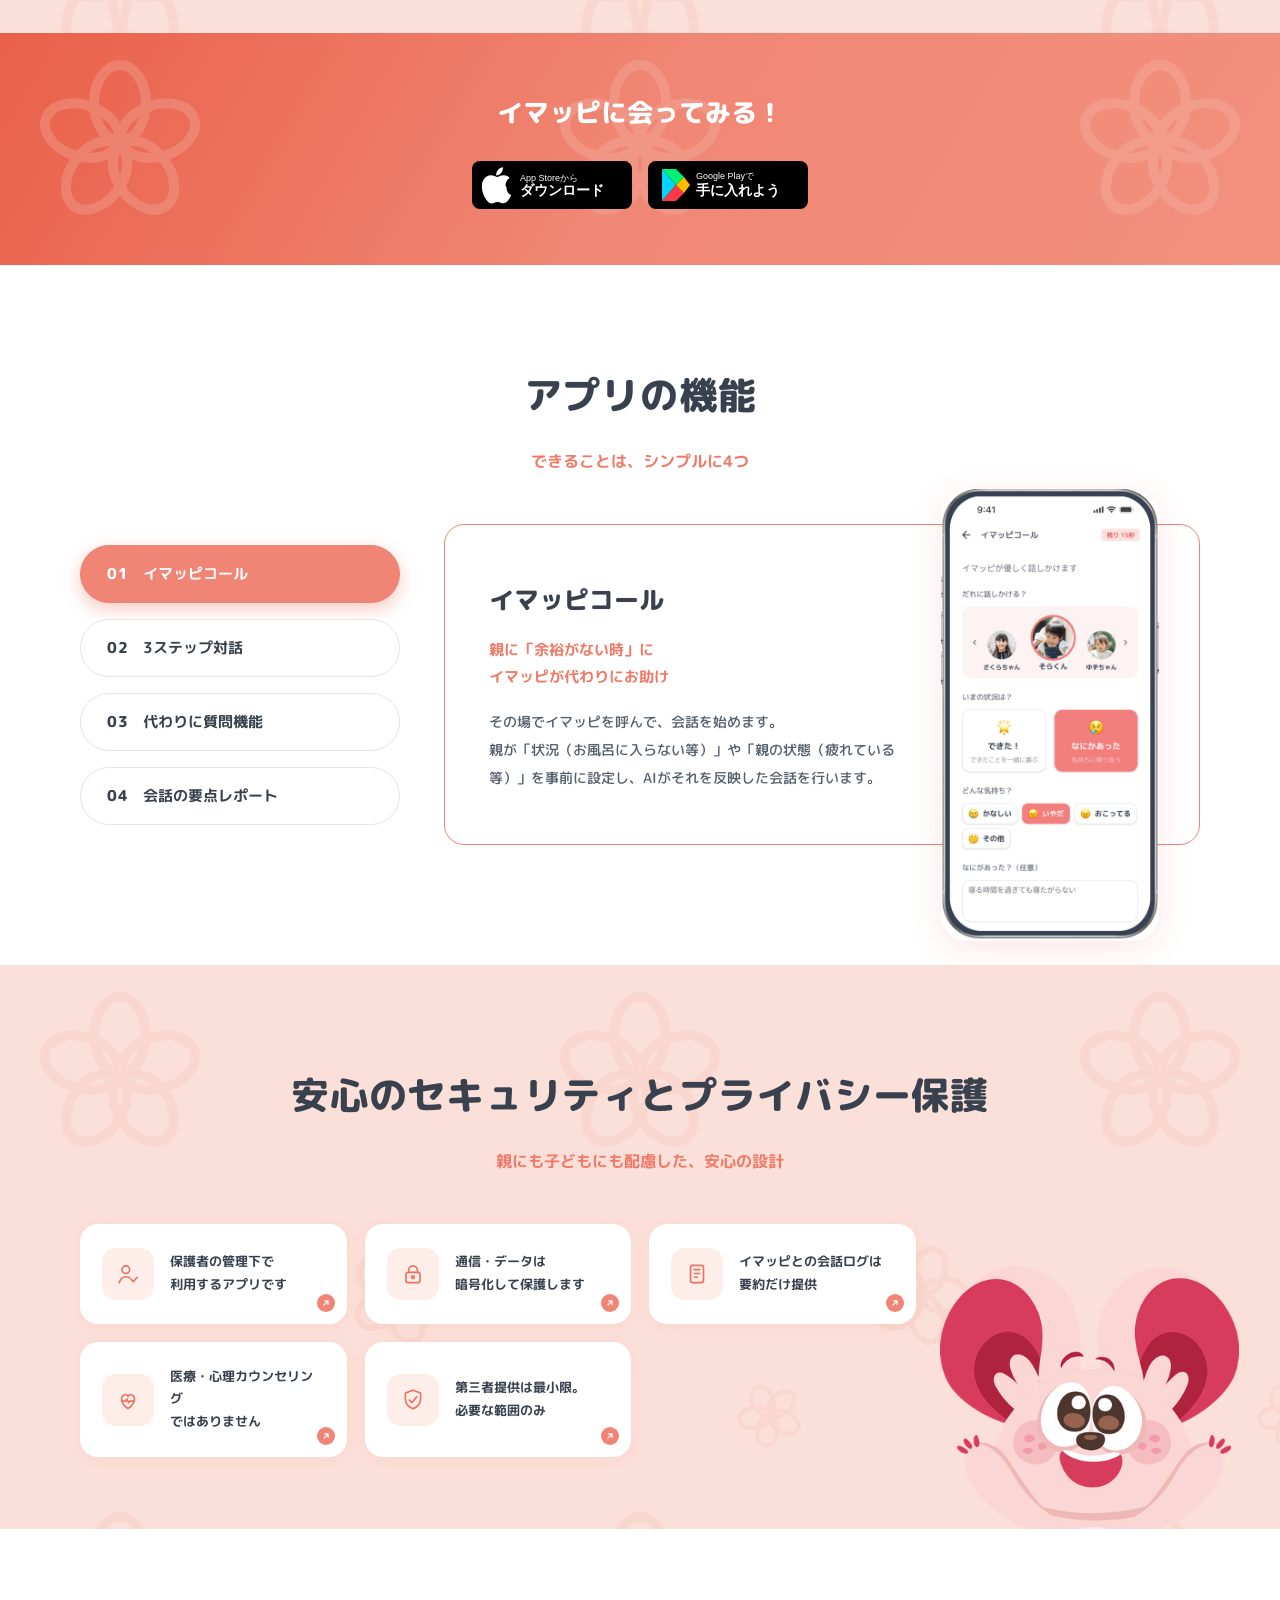
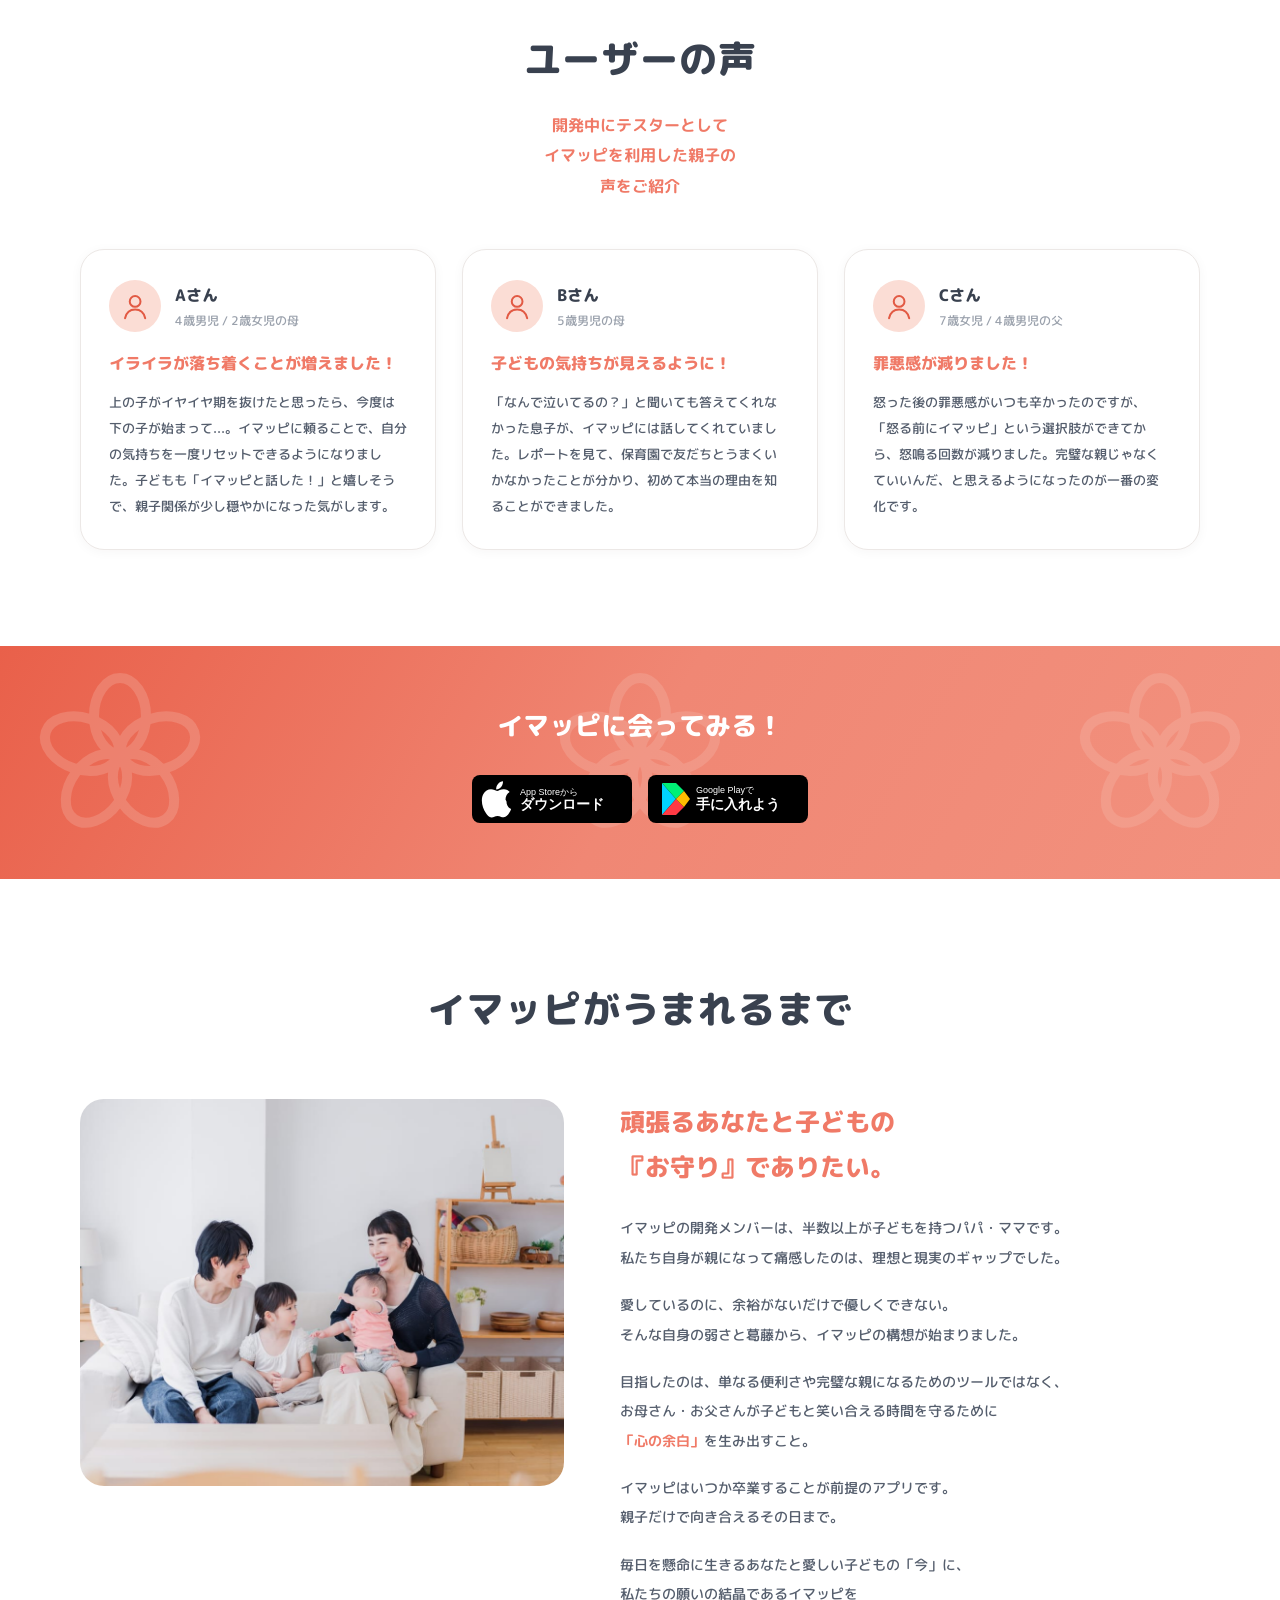
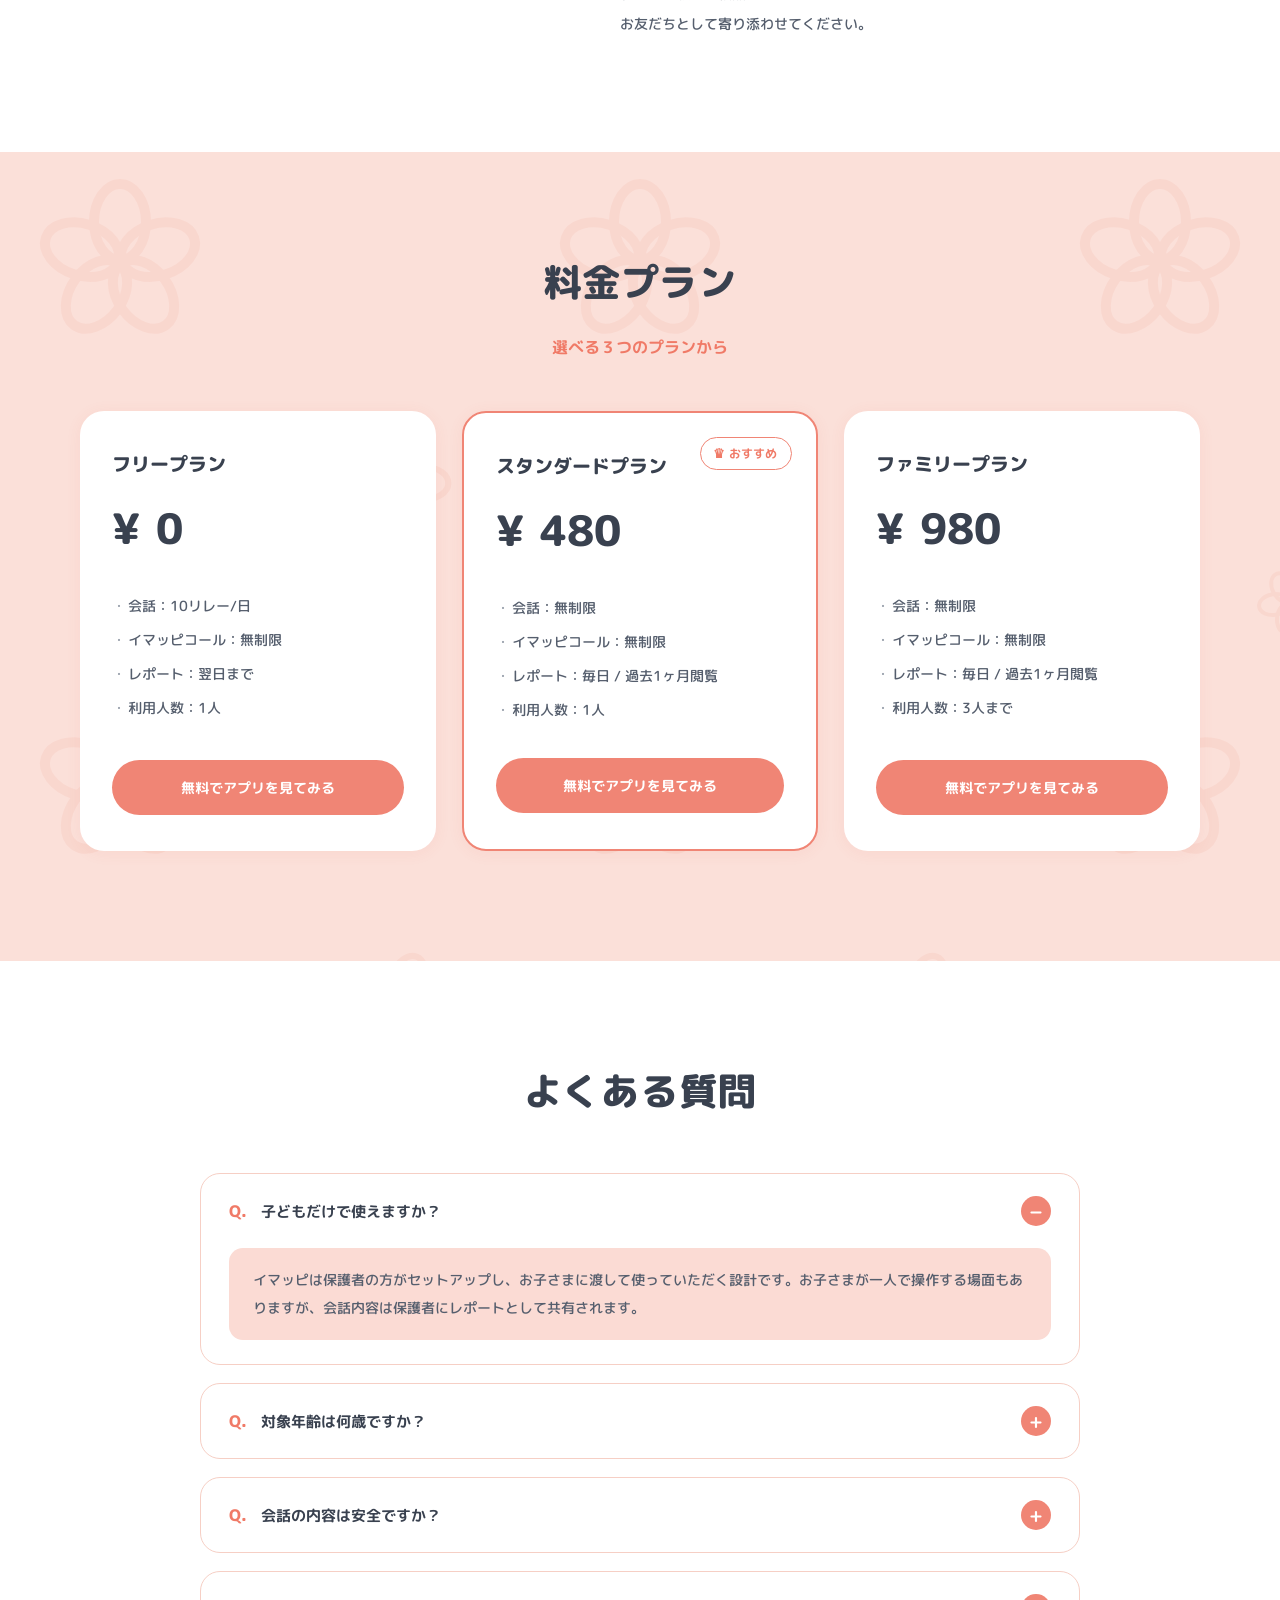
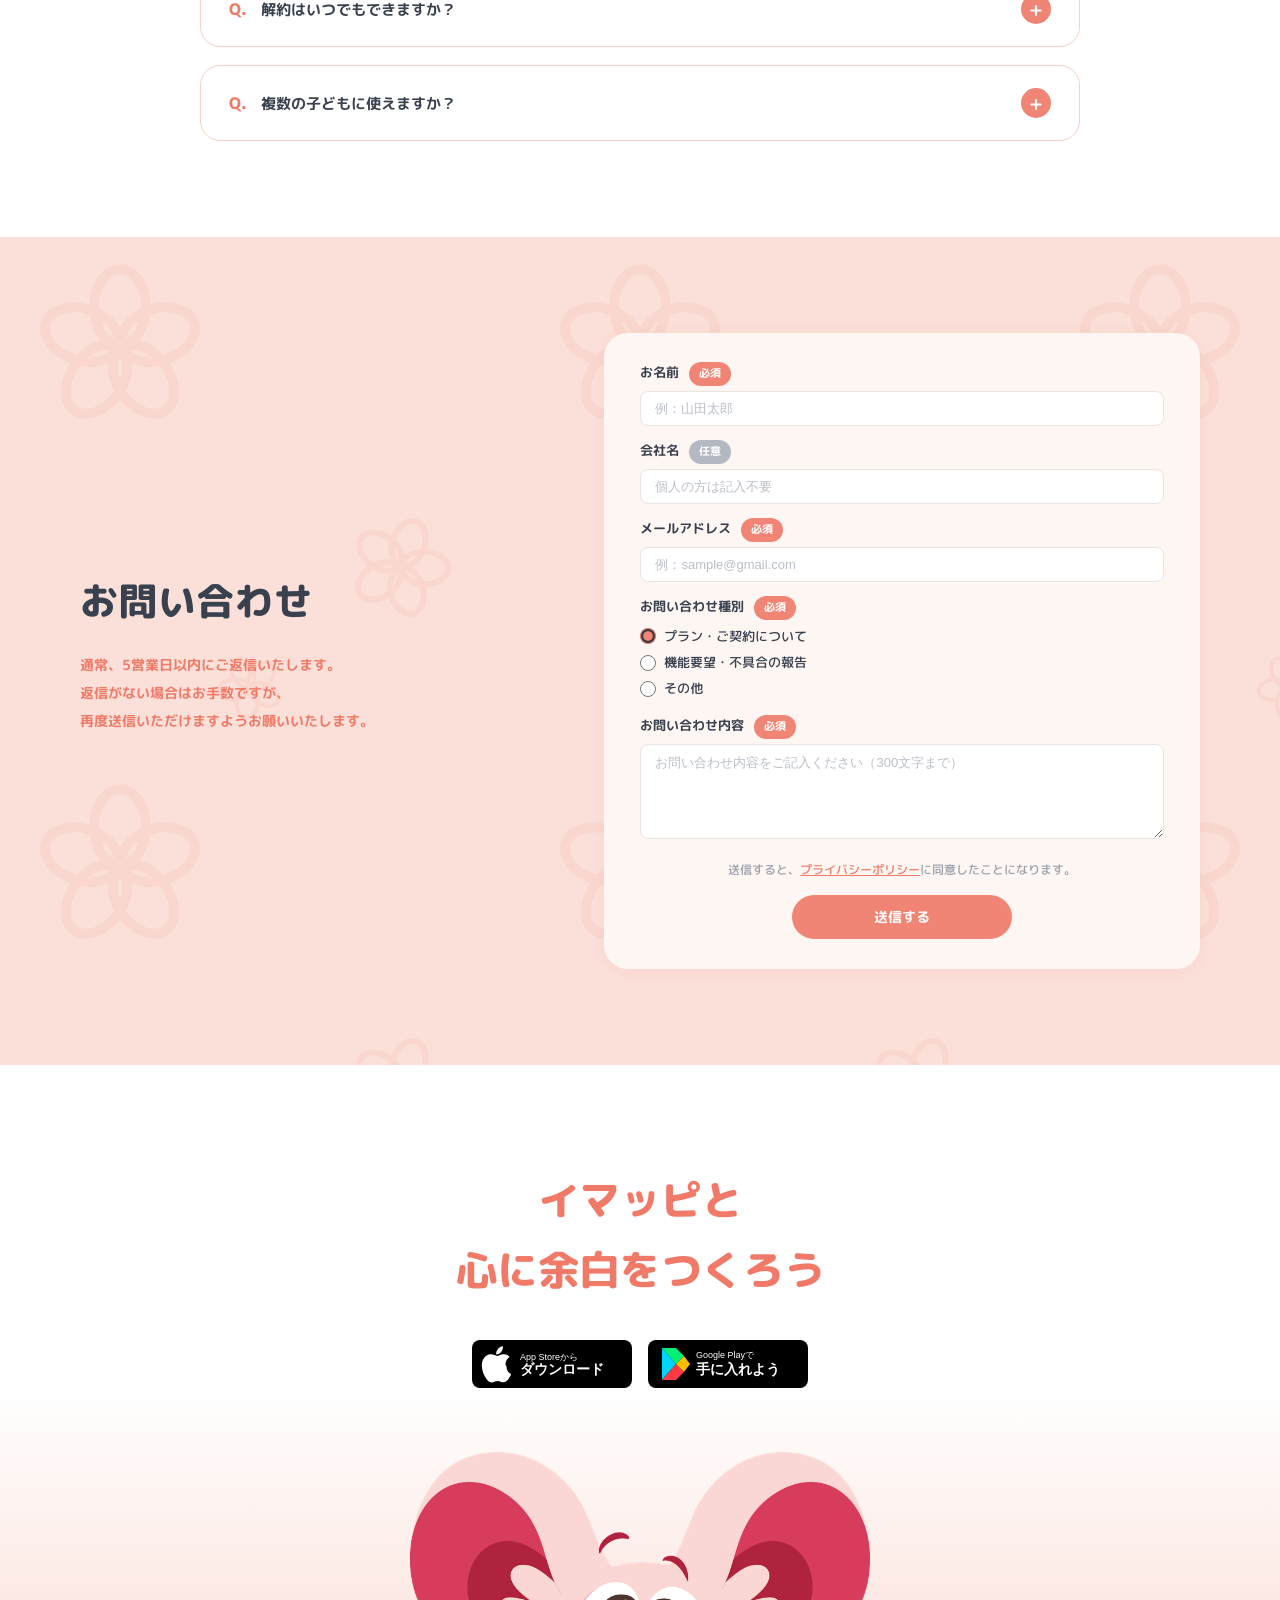
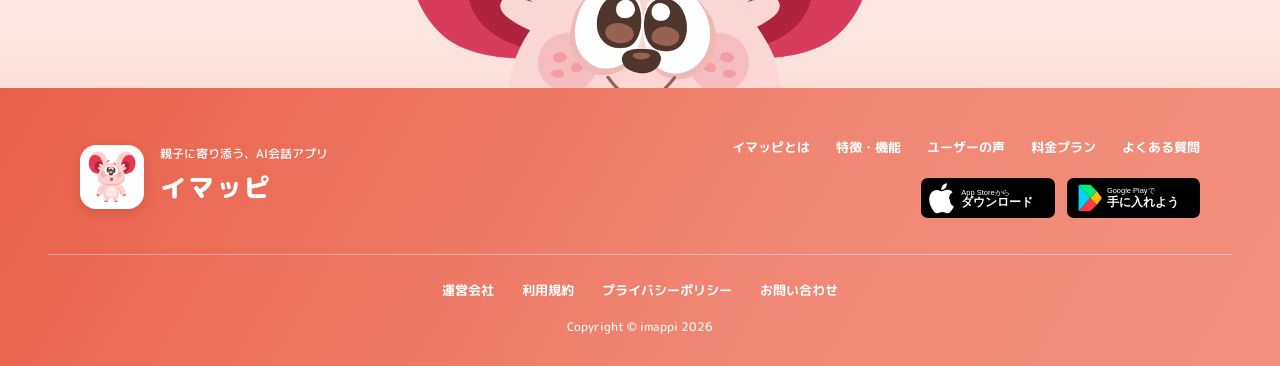
==== commit fd852f5b: "feat: ヘッダーにお問い合わせを追加、フォームをコンパクト化、最終CTAを白背景に - 全ページのヘッダーナビ「よくある質問」の右にお問い合わせリンクを追加（#contactへ遷移） - お問い合" ====
--- a/index.html
+++ b/index.html
@@ -35,6 +35,7 @@
           <a href="#voices">ユーザーの声</a>
           <a href="#pricing">料金プラン</a>
           <a href="#faq">よくある質問</a>
+          <a href="#contact">お問い合わせ</a>
         </nav>
         <a href="#download" class="btn-download">ダウンロード</a>
         <button class="menu-toggle" aria-label="メニューを開く" aria-expanded="false" aria-controls="global-nav">
@@ -549,7 +550,7 @@
           </div>
           <div class="form-group">
             <label for="contact-message">お問い合わせ内容 <span class="required">必須</span></label>
-            <textarea id="contact-message" name="message" rows="5" maxlength="500" placeholder="お問い合わせ内容をご記入ください（500文字まで）" required></textarea>
+            <textarea id="contact-message" name="message" rows="5" maxlength="300" placeholder="お問い合わせ内容をご記入ください（300文字まで）" required></textarea>
           </div>
           <p class="form-note">送信すると、<a href="privacy.html">プライバシーポリシー</a>に同意したことになります。</p>
           <button type="submit" class="btn-submit">送信する</button>
@@ -560,7 +561,7 @@
   </section>
 
   <!-- ===== FINAL CTA ===== -->
-  <section class="final-cta flower-bg">
+  <section class="final-cta">
     <div class="container">
       <h2 class="final-cta__title">イマッピと<br>心に余白をつくろう</h2>
       <div class="store-badges store-badges--center">
--- a/styles.css
+++ b/styles.css
@@ -1065,7 +1065,7 @@
   display: grid;
   grid-template-columns: 1fr 1.25fr;
   gap: 48px;
-  align-items: start;
+  align-items: center;
 }
 .contact-title {
   text-align: left;
@@ -1078,20 +1078,20 @@
   margin-top: 12px;
 }
 .contact-form {
-  background: #fff;
+  background: var(--pink-soft);
   border-radius: var(--radius);
-  padding: 44px 40px;
+  padding: 28px 36px 30px;
   box-shadow: var(--shadow);
 }
 .form-group {
-  margin-bottom: 22px;
+  margin-bottom: 13px;
 }
 .form-group label {
   display: block;
-  font-size: 14px;
-  font-weight: 700;
-  color: var(--navy);
-  margin-bottom: 8px;
+  font-size: 13px;
+  font-weight: 700;
+  color: var(--navy);
+  margin-bottom: 5px;
 }
 .required,
 .optional {
@@ -1111,10 +1111,11 @@
 .form-group input[type="email"],
 .form-group textarea {
   width: 100%;
-  padding: 13px 16px;
-  border: 1px solid #E8E2DF;
-  border-radius: 12px;
-  font-size: 14px;
+  padding: 9px 14px;
+  border: 1px solid #EDE4E1;
+  border-radius: 8px;
+  background: #fff;
+  font-size: 13px;
   font-family: inherit;
   color: var(--navy);
   transition: border-color .2s;
@@ -1131,13 +1132,14 @@
 .radio-group {
   display: flex;
   flex-direction: column;
-  gap: 10px;
+  gap: 3px;
 }
 .radio-group label {
   display: flex;
   align-items: center;
   gap: 8px;
   font-weight: 500;
+  font-size: 13px;
   margin-bottom: 0;
   cursor: pointer;
 }
@@ -1147,9 +1149,10 @@
   height: 16px;
 }
 .form-note {
-  font-size: 12px;
+  font-size: 11.5px;
   color: var(--gray-text);
-  margin-bottom: 22px;
+  margin-bottom: 14px;
+  text-align: center;
 }
 .form-note a {
   color: var(--coral-text);
@@ -1158,13 +1161,13 @@
 .btn-submit {
   display: block;
   width: 100%;
-  max-width: 320px;
+  max-width: 220px;
   margin: 0 auto;
   background: var(--coral);
   color: #fff;
-  font-size: 15px;
-  font-weight: 700;
-  padding: 16px;
+  font-size: 14px;
+  font-weight: 700;
+  padding: 12px;
   border-radius: 999px;
   transition: opacity .2s, transform .2s;
 }
@@ -1182,7 +1185,7 @@
 /* ===== FINAL CTA ===== */
 .final-cta {
   padding: 100px 0 0;
-  background: var(--pink-bg);
+  background: linear-gradient(180deg, #fff 0%, #fff 52%, #FBE0D9 100%);
   text-align: center;
   overflow: hidden;
 }
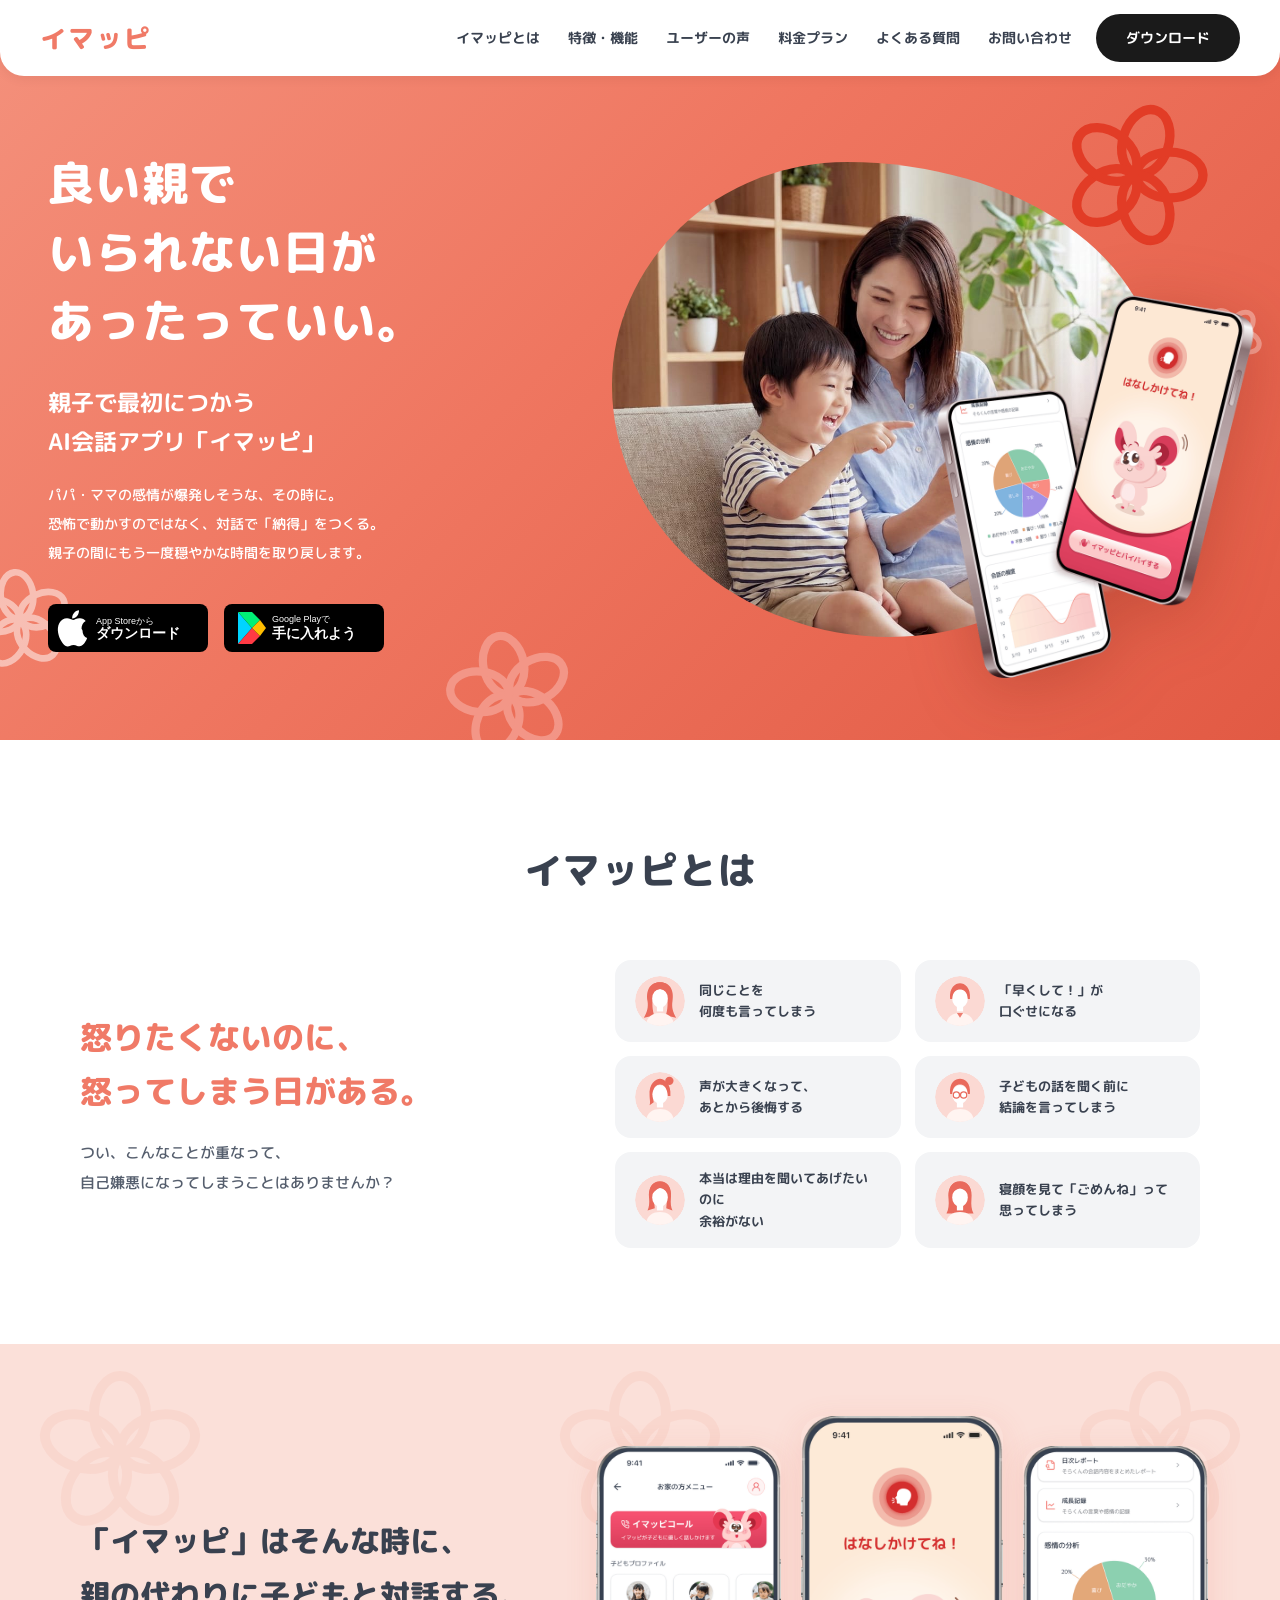
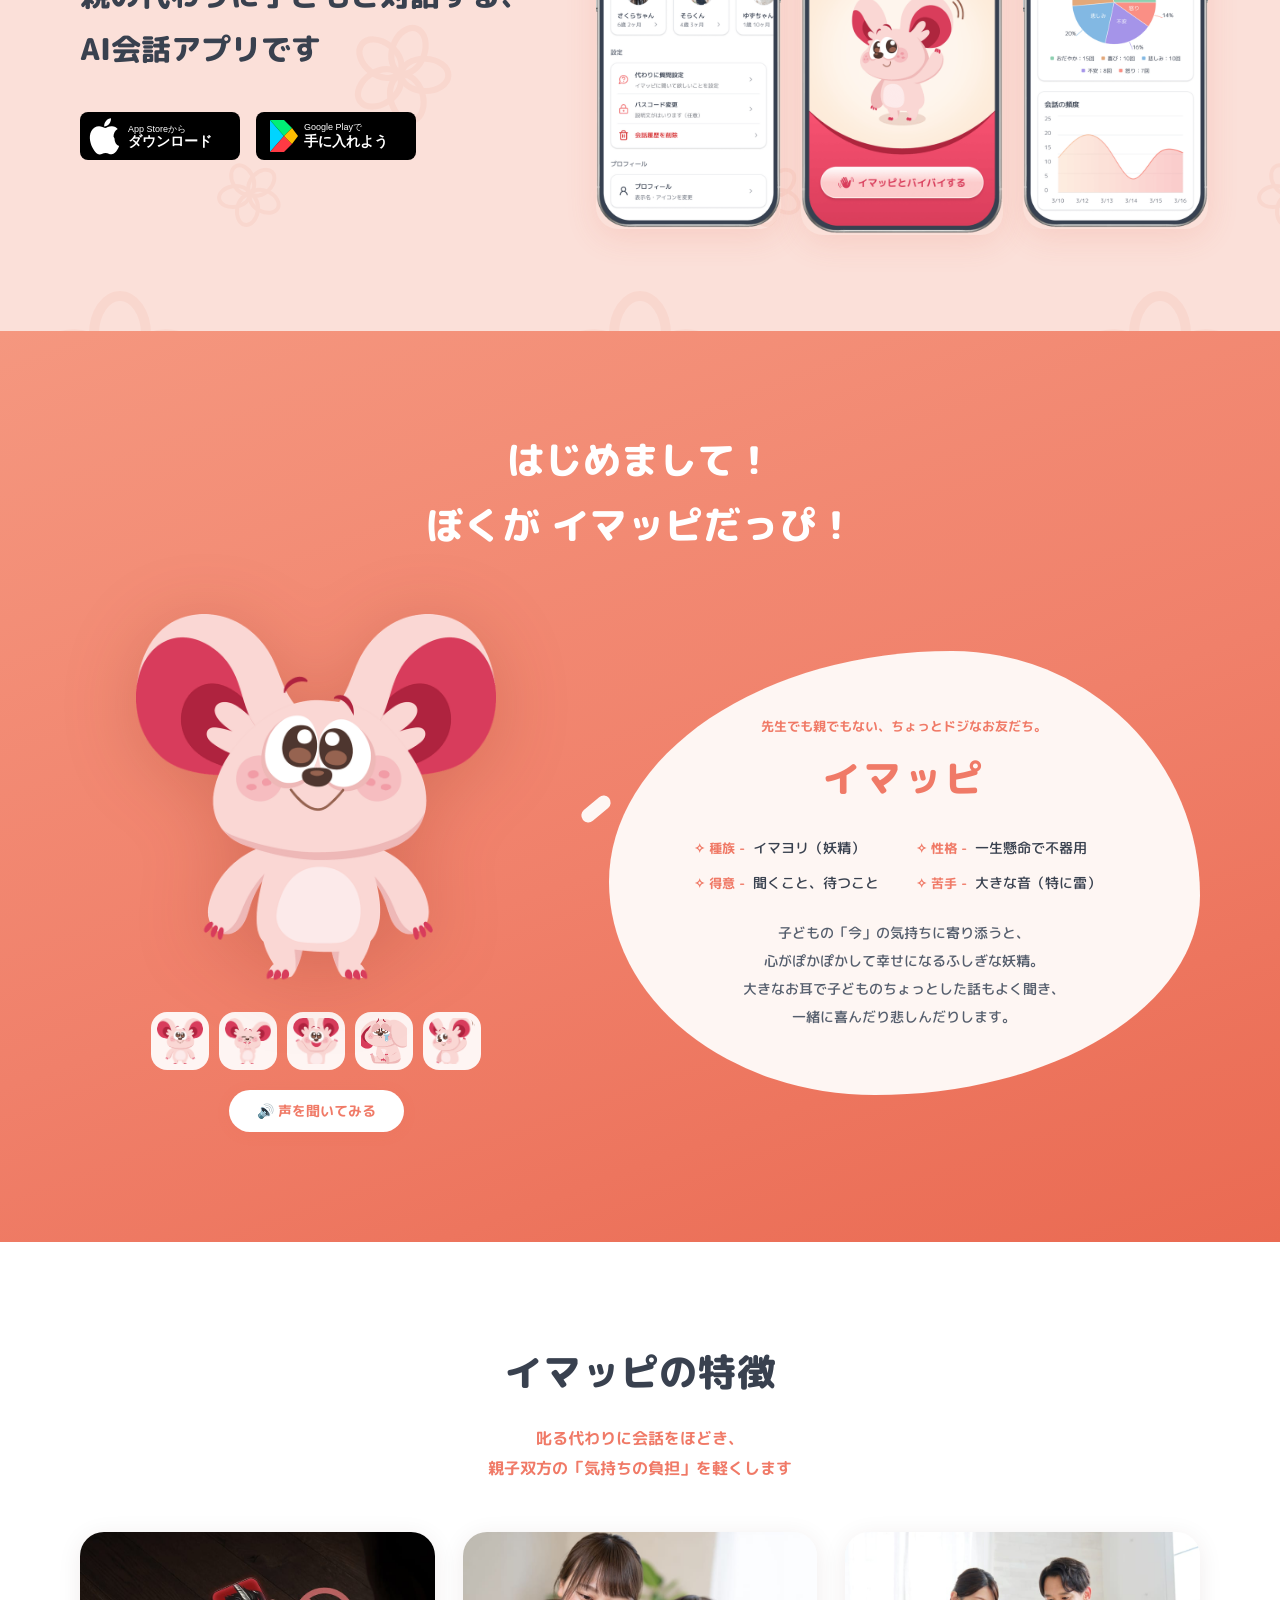
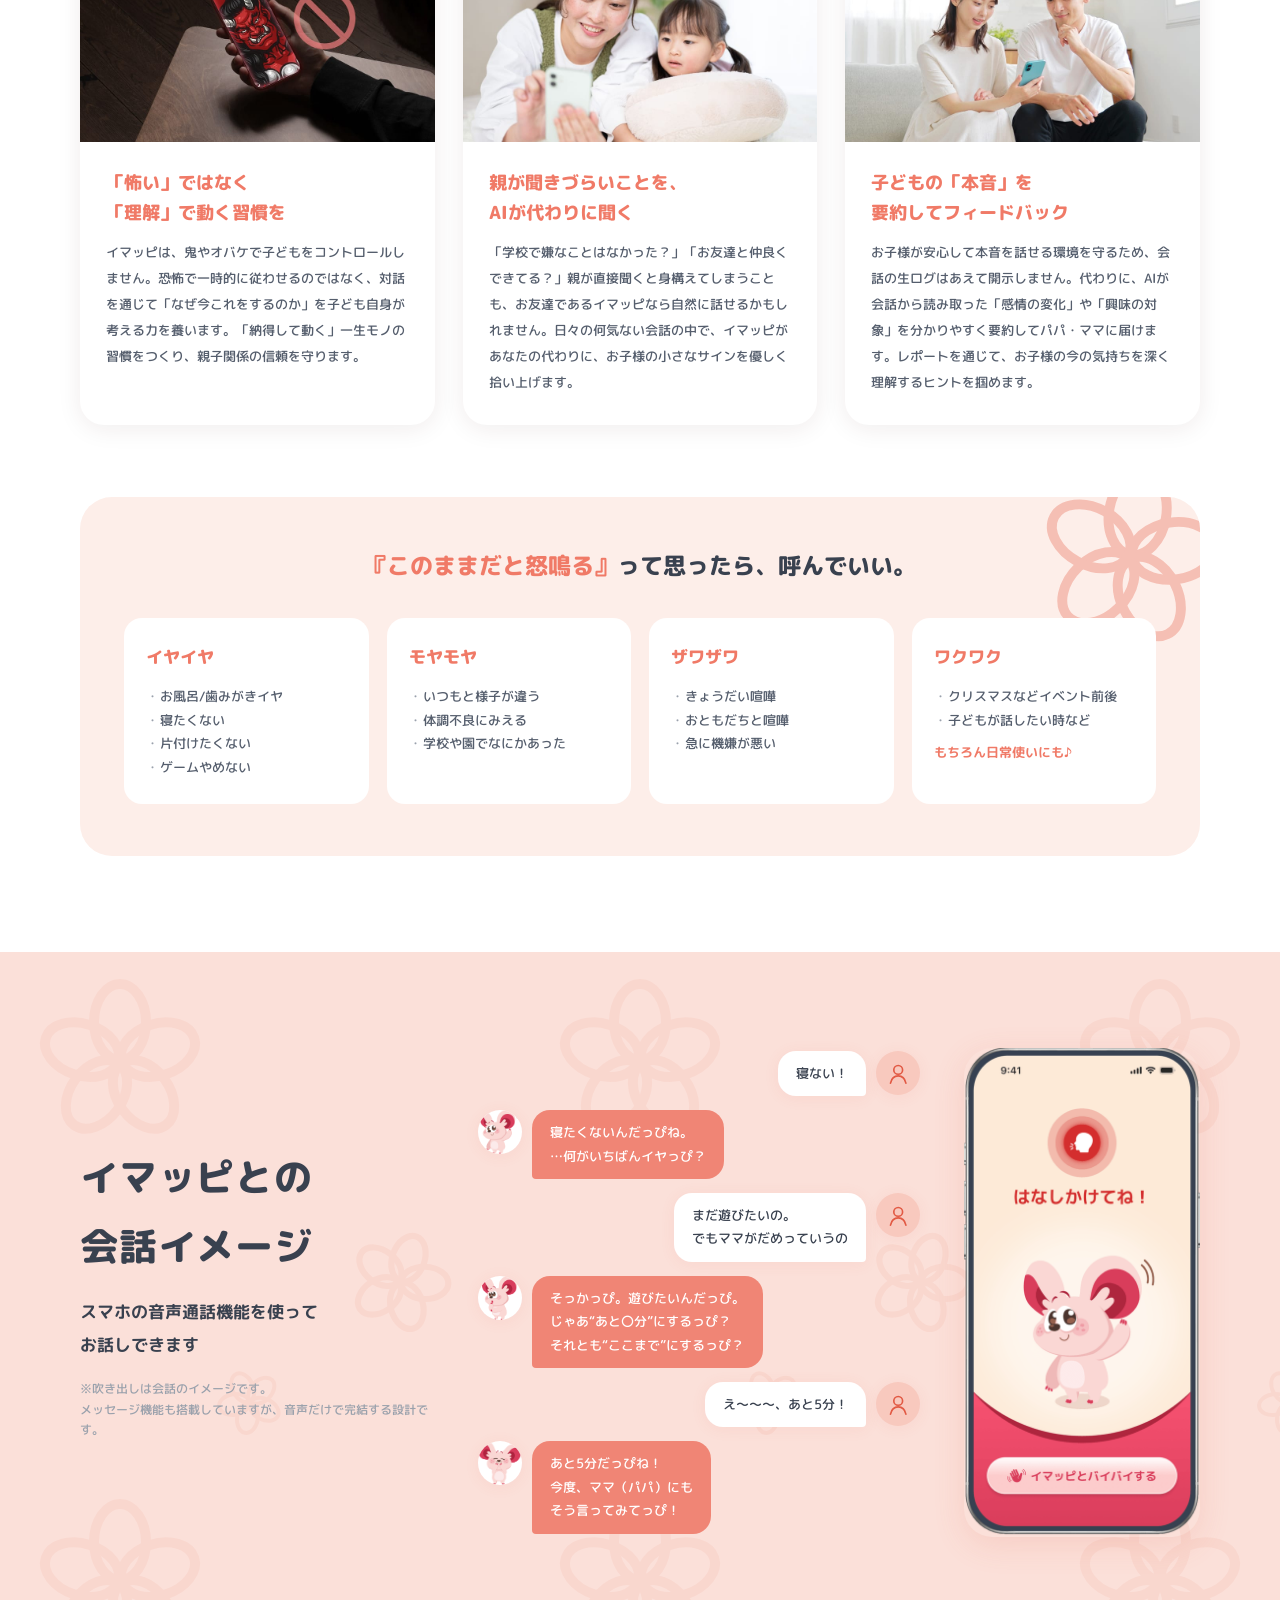
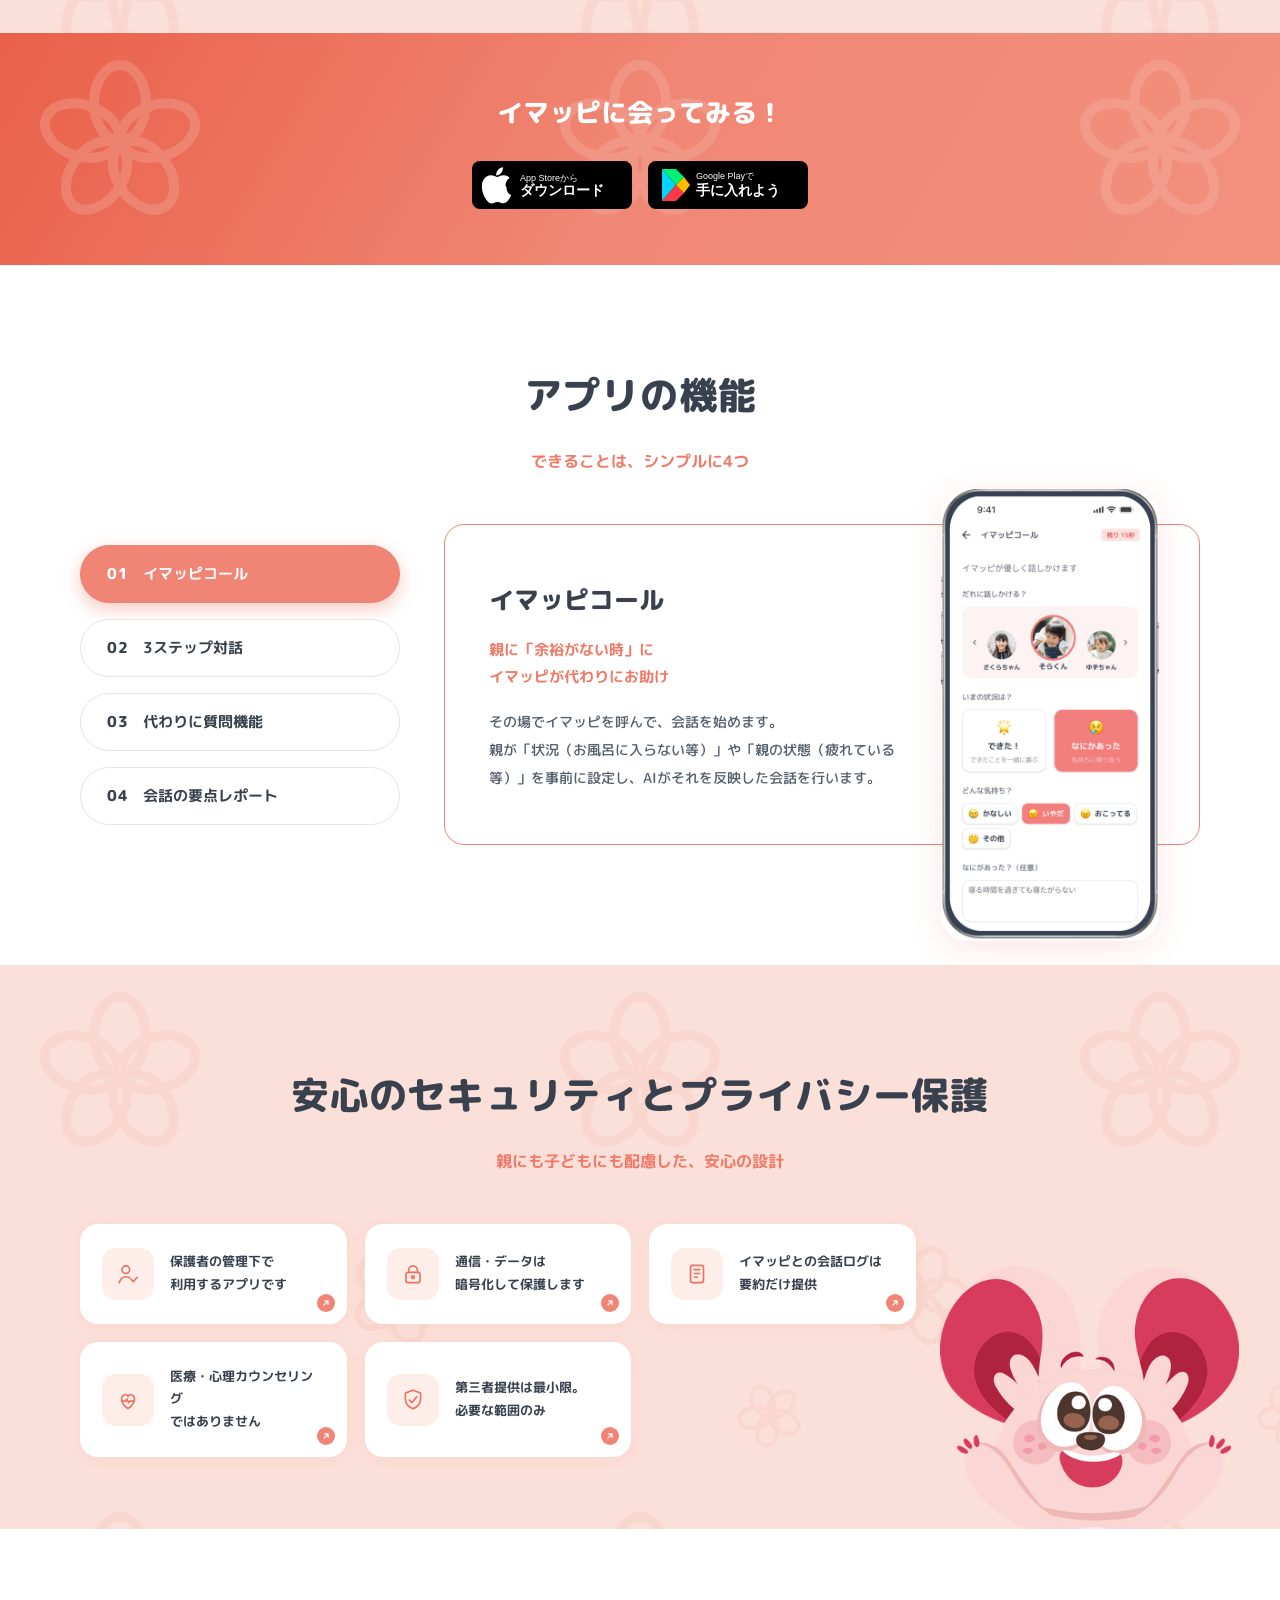
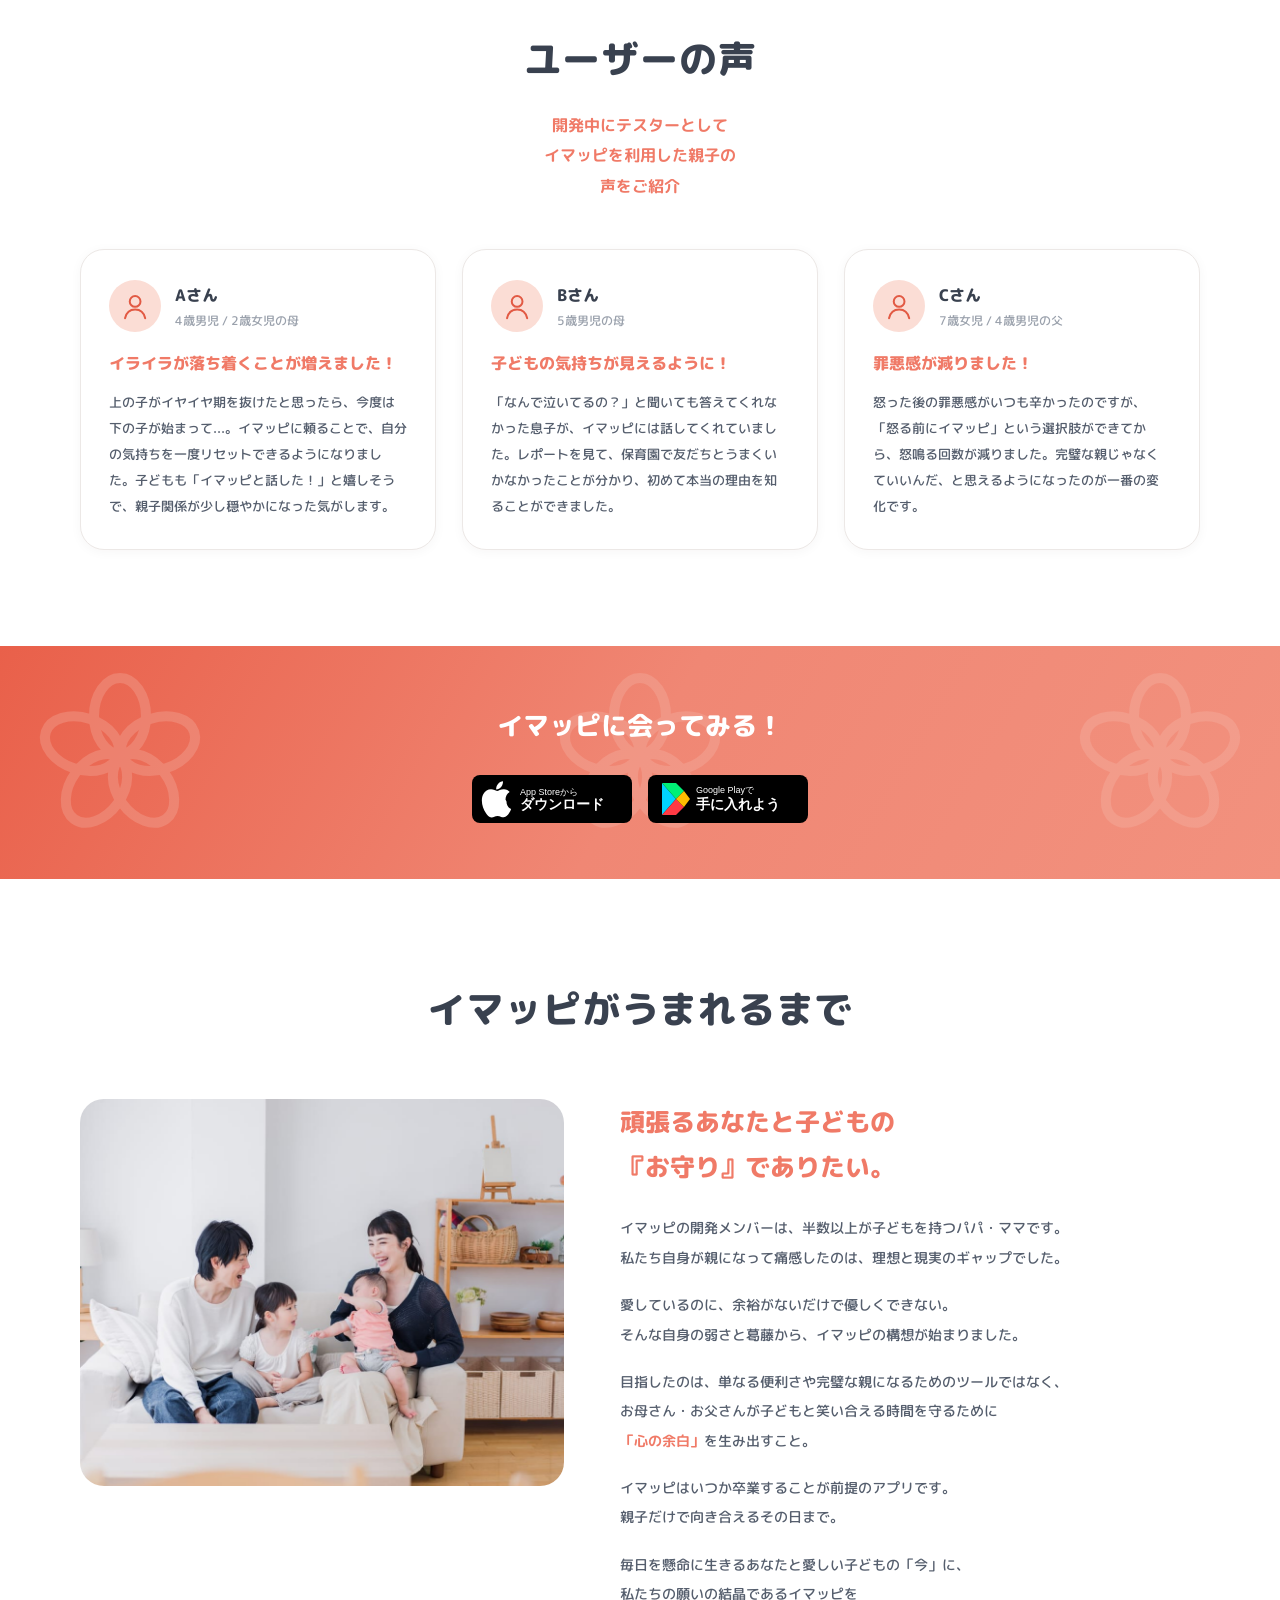
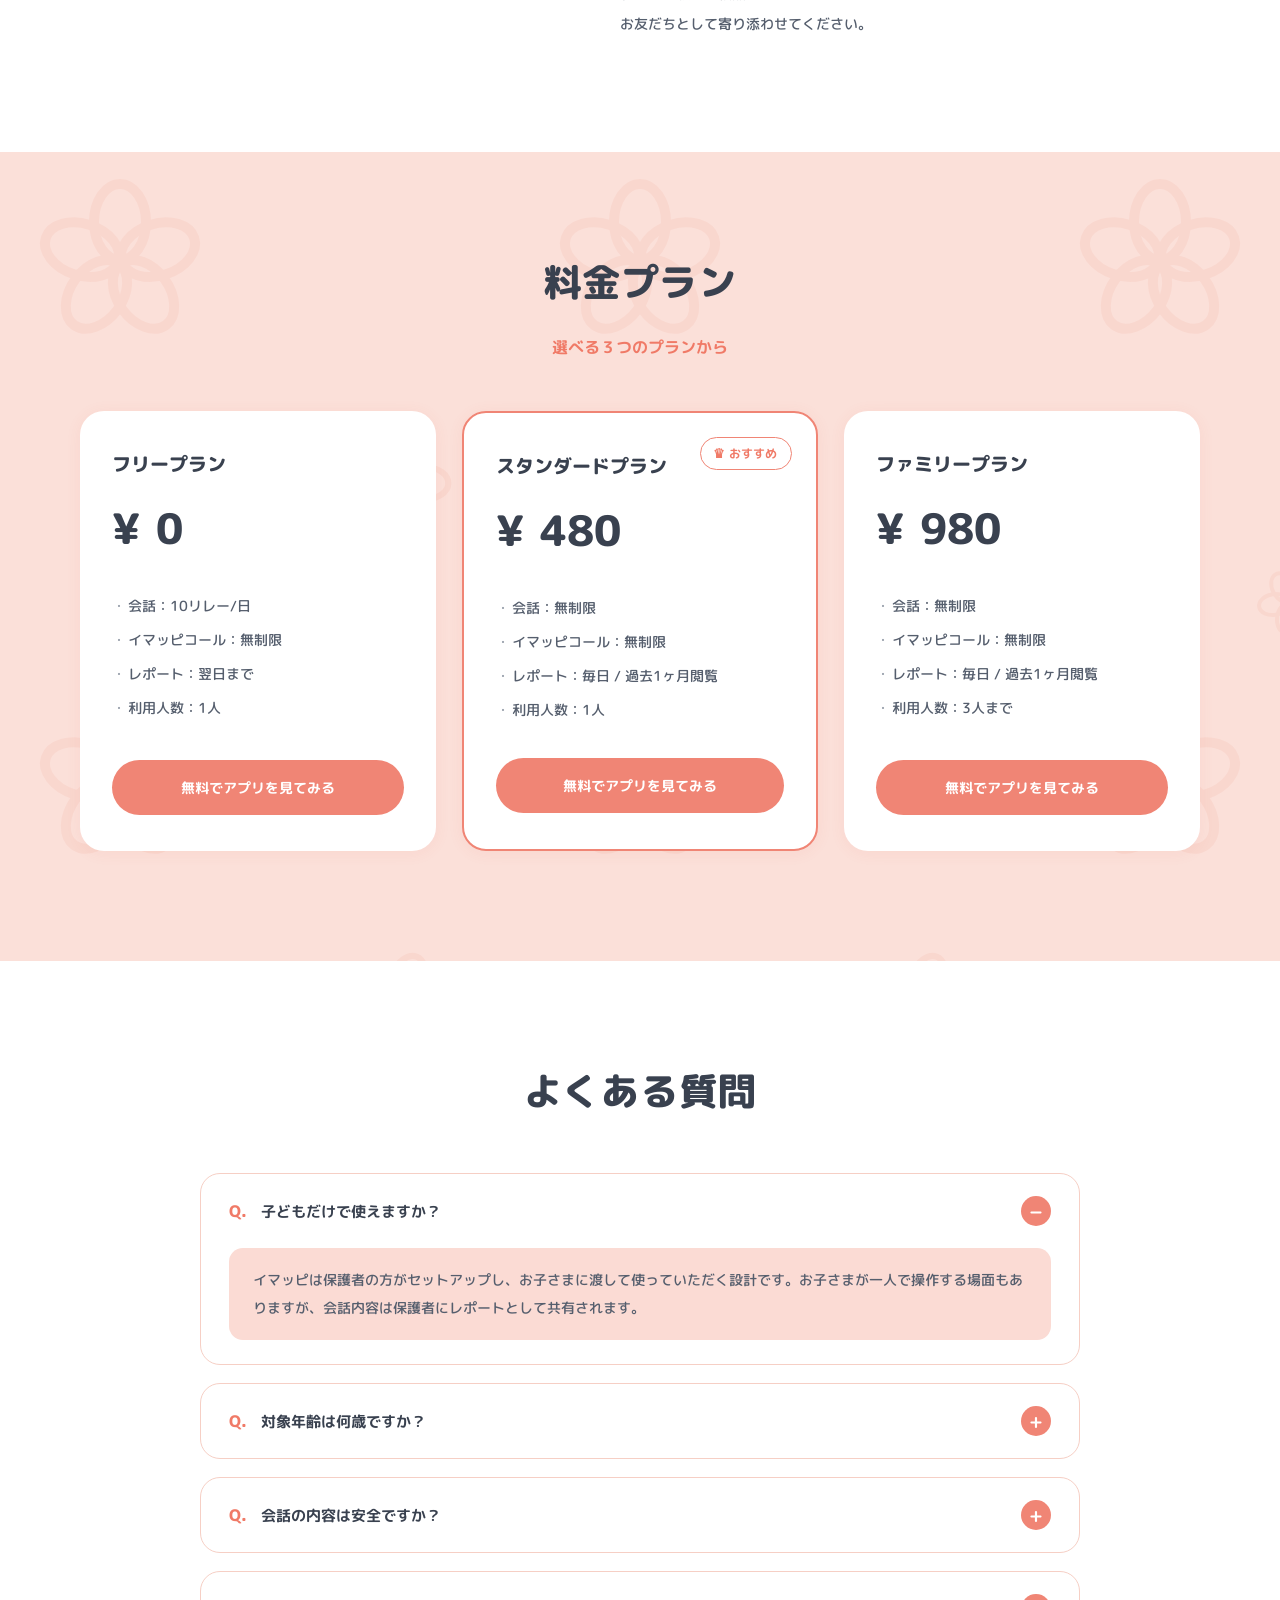
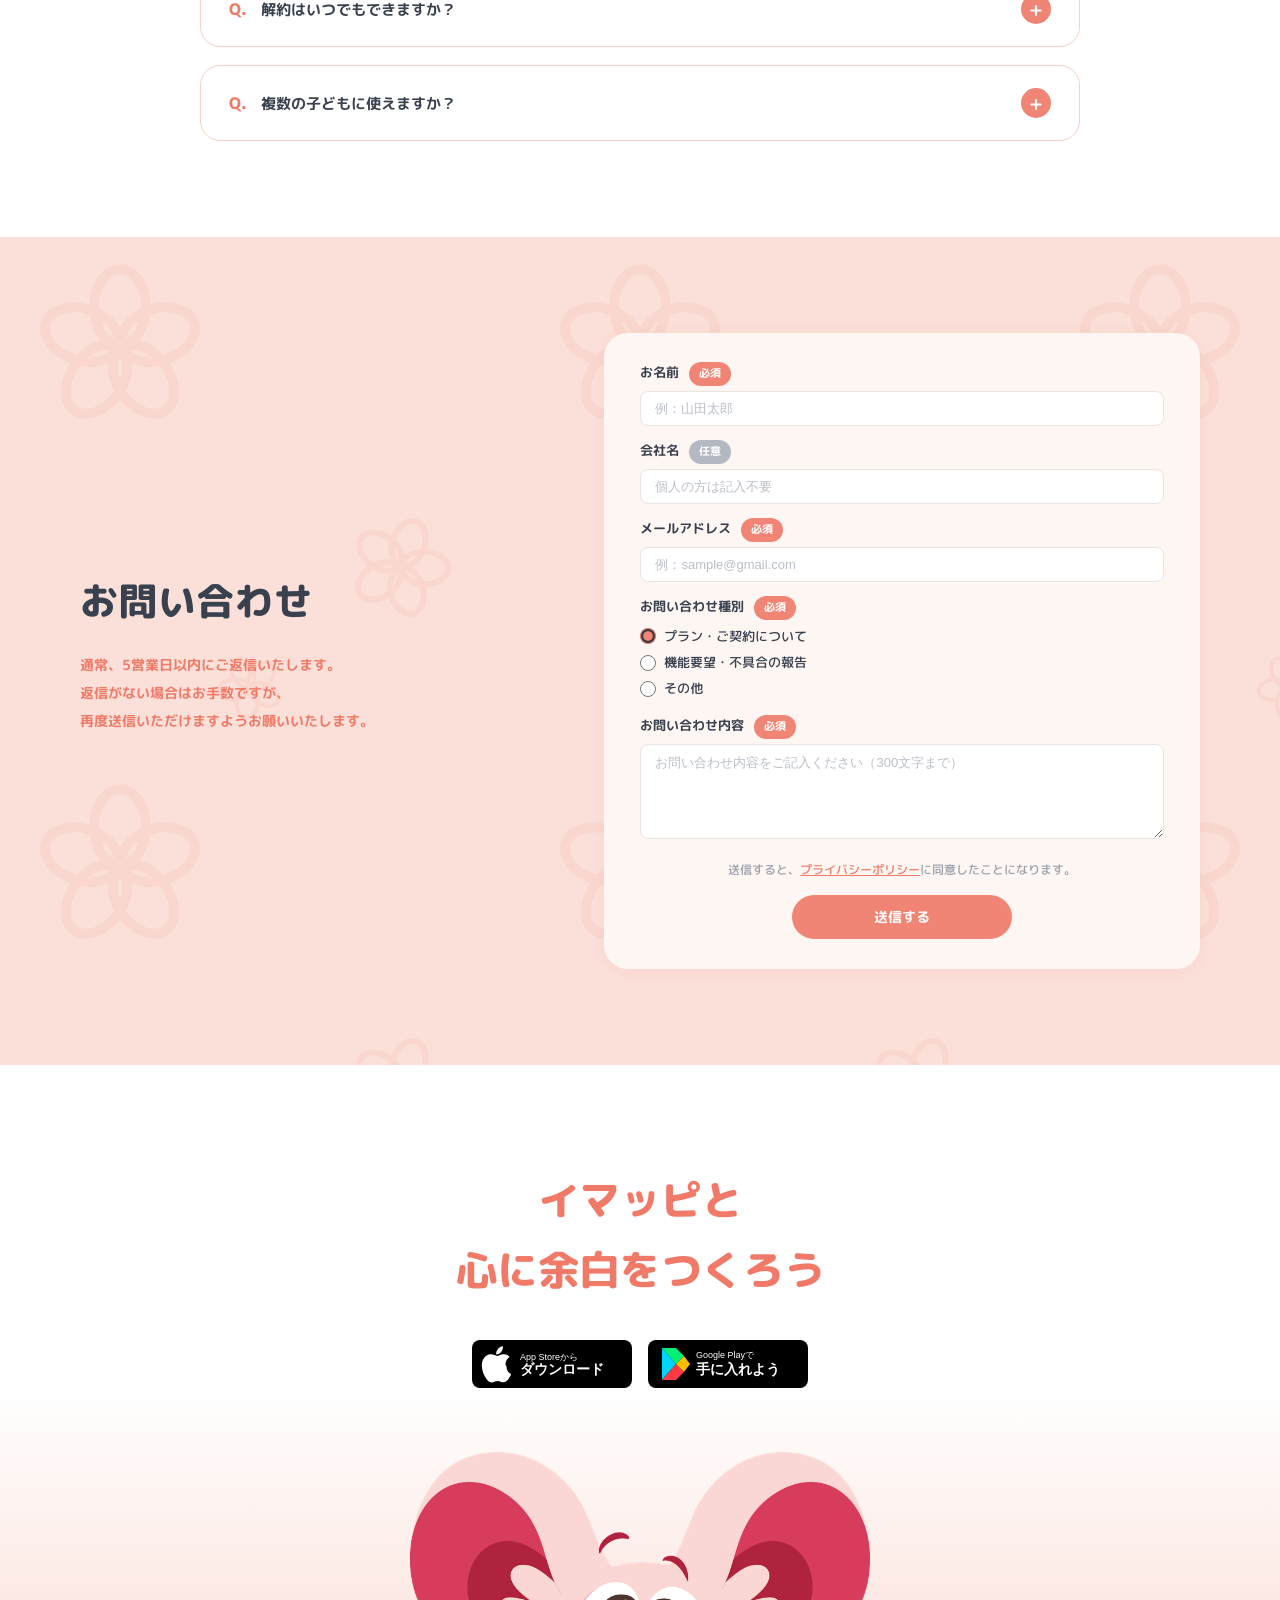
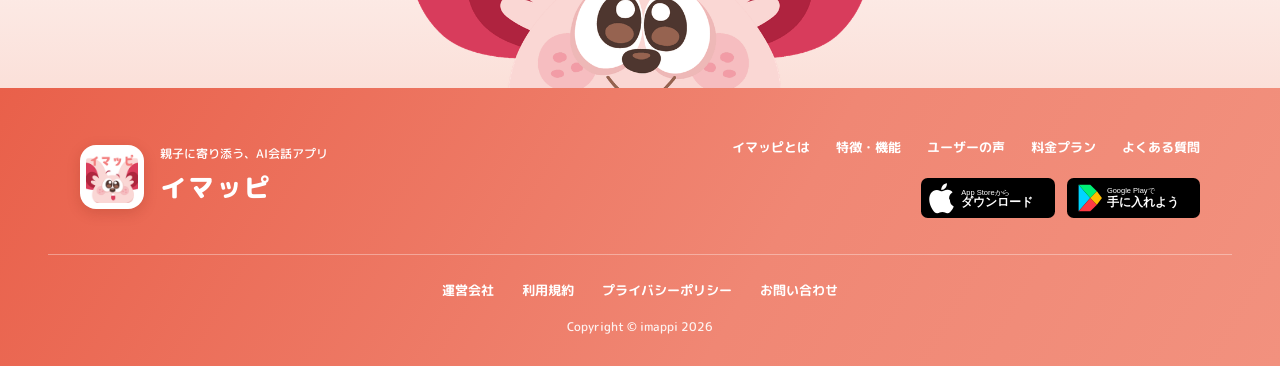
==== commit aadb4c8f: "feat: ファビコンを公式アプリアイコン（appstore_icon.jpg）に変更 - Driveのappstore_icon.jpg(1024x1024)からfavicon.png/apple-" ====
--- a/index.html
+++ b/index.html
@@ -15,12 +15,12 @@
   <meta property="og:image" content="https://imappi-prd.web.app/images/ogp.jpg">
   <meta property="og:locale" content="ja_JP">
   <meta name="twitter:card" content="summary_large_image">
-  <link rel="icon" href="favicon.ico">
-  <link rel="apple-touch-icon" href="images/apple-touch-icon.png">
+  <link rel="icon" type="image/png" href="images/favicon.png?v=20260705b">
+  <link rel="apple-touch-icon" href="images/apple-touch-icon.png?v=20260705b">
   <link rel="preconnect" href="https://fonts.googleapis.com">
   <link rel="preconnect" href="https://fonts.gstatic.com" crossorigin>
   <link href="https://fonts.googleapis.com/css2?family=M+PLUS+Rounded+1c:wght@400;500;700;800&display=swap" rel="stylesheet">
-  <link rel="stylesheet" href="styles.css">
+  <link rel="stylesheet" href="styles.css?v=20260705a">
 </head>
 <body>
 
@@ -528,6 +528,7 @@
           <p class="contact-desc">通常、5営業日以内にご返信いたします。<br>返信がない場合はお手数ですが、<br>再度送信いただけますようお願いいたします。</p>
         </div>
         <form class="contact-form" id="contact-form">
+          <input type="text" name="_honey" tabindex="-1" autocomplete="off" aria-hidden="true" style="position:absolute;left:-9999px;width:1px;height:1px;opacity:0;">
           <div class="form-group">
             <label for="contact-name">お名前 <span class="required">必須</span></label>
             <input type="text" id="contact-name" name="name" placeholder="例：山田太郎" required>
@@ -578,7 +579,7 @@
   <footer class="footer">
     <div class="footer__inner">
       <div class="footer__logo">
-        <img src="images/character-main.png" alt="イマッピのアプリアイコン" class="footer__logo-icon">
+        <img src="images/app-icon.png" alt="イマッピのアプリアイコン" class="footer__logo-icon">
         <div>
           <p class="footer__tagline">親子に寄り添う、AI会話アプリ</p>
           <p class="footer__brand">イマッピ</p>
@@ -609,6 +610,6 @@
     </div>
   </footer>
 
-  <script src="script.js"></script>
+  <script src="script.js?v=20260705a"></script>
 </body>
 </html>
--- a/styles.css
+++ b/styles.css
@@ -1173,14 +1173,24 @@
 }
 .btn-submit:hover { opacity: .9; transform: translateY(-2px); }
 .form-status {
-  font-size: 13px;
-  color: var(--coral-text);
-  font-weight: 700;
+  background: var(--pink-answer);
+  color: var(--coral-text);
+  font-size: 15px;
+  font-weight: 800;
   text-align: center;
-  margin-top: 16px;
+  border-radius: 14px;
+  padding: 13px 32px;
+  width: fit-content;
+  max-width: 100%;
+  margin: 20px auto 0;
   line-height: 1.7;
 }
 .form-status:empty { display: none; }
+.btn-submit:disabled {
+  opacity: .6;
+  cursor: default;
+  transform: none;
+}
 
 /* ===== FINAL CTA ===== */
 .final-cta {
